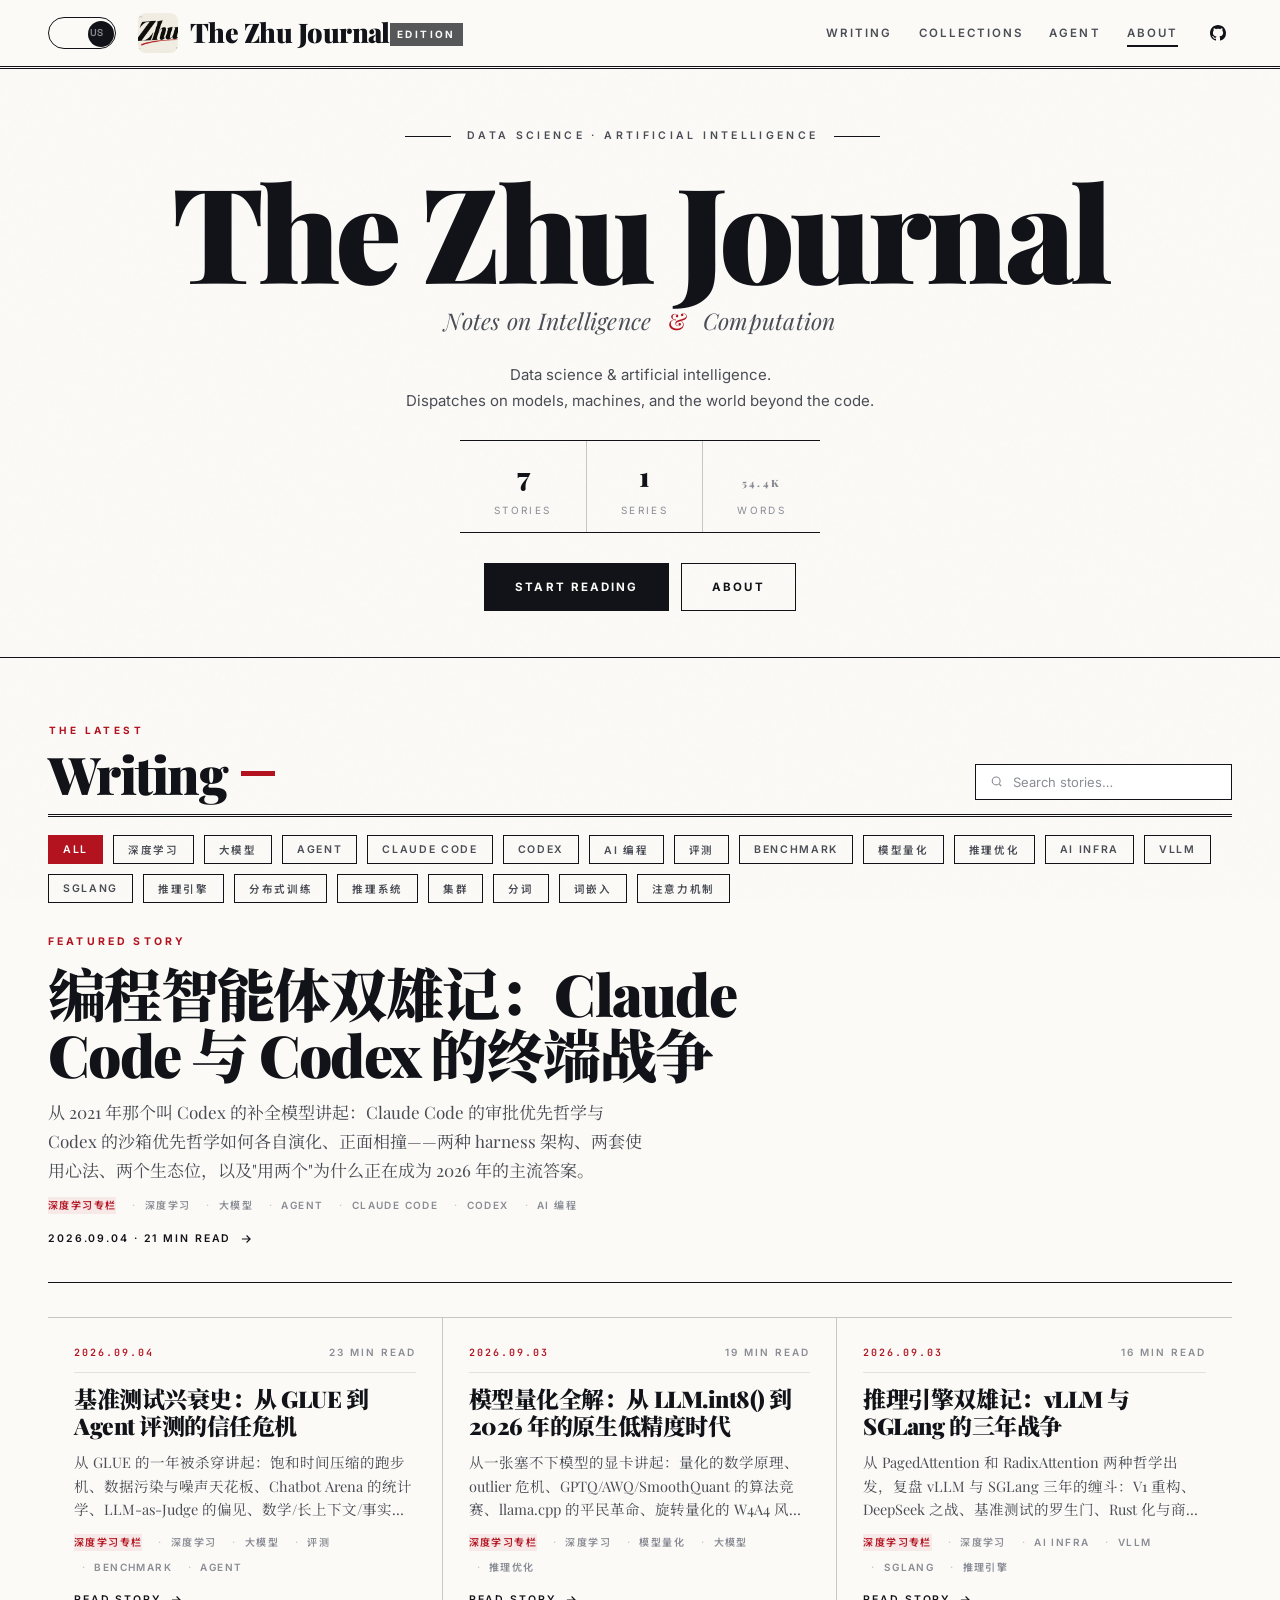
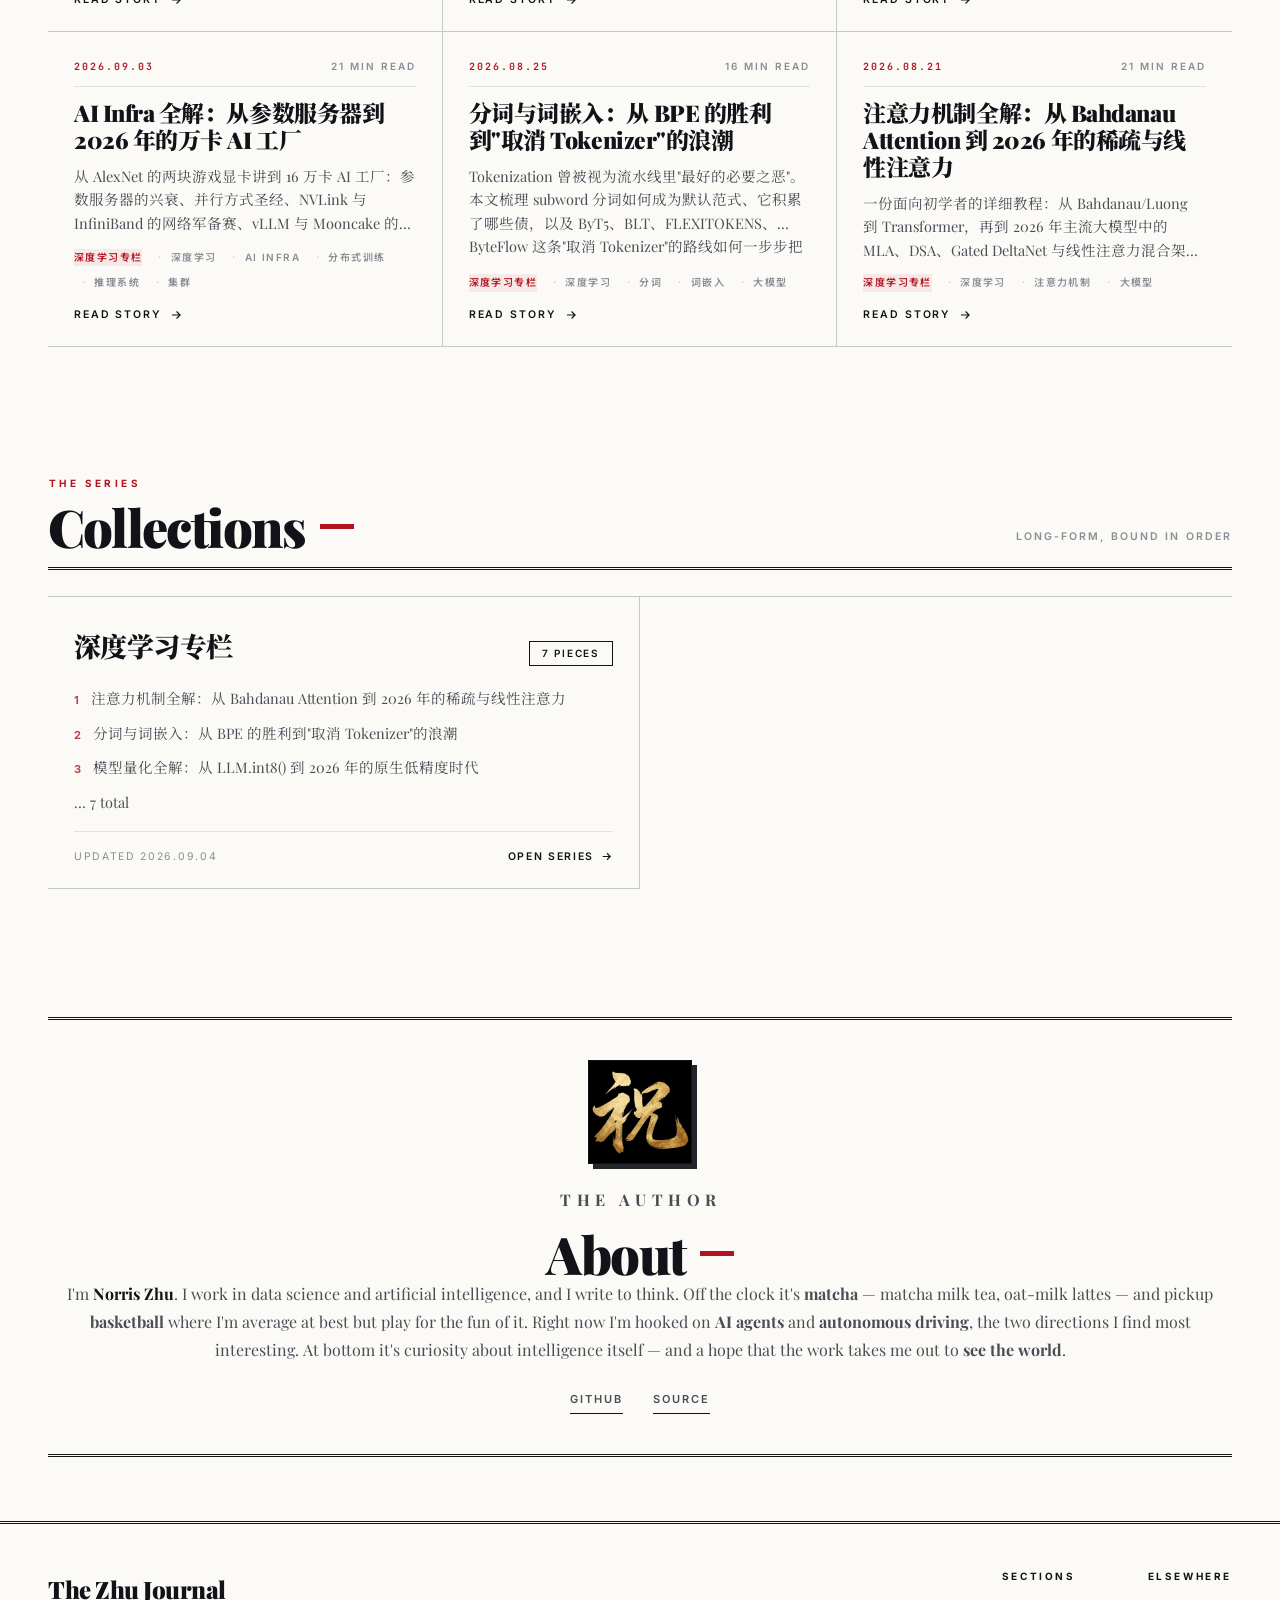
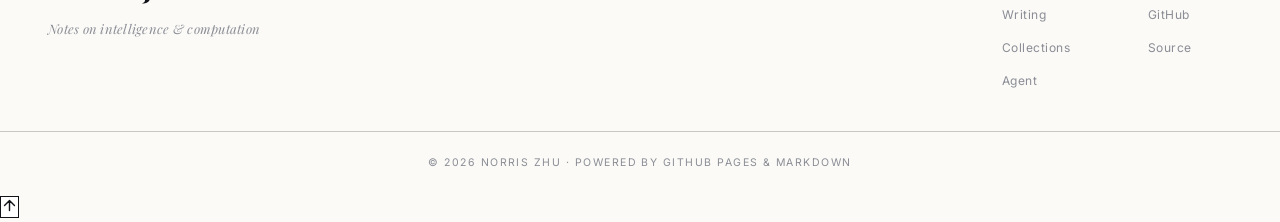
==== index.html @ 1a3f534d "feat: add US Editorial theme as default with bilingual toggle - New independent design system: edito" ====
<!DOCTYPE html>
<html lang="zh-CN">
<head>
  <meta charset="UTF-8">
  <meta name="viewport" content="width=device-width, initial-scale=1.0">
  <title>Norris Zhu · 观澜阁</title>
  <meta name="description" content="Norris Zhu 的个人博客 —— 数据科学与人工智能学者，记录技术、思考与生活">
  <link rel="icon" type="image/png" href="logo.png">
  <link rel="preconnect" href="https://fonts.googleapis.com">
  <link rel="preconnect" href="https://fonts.gstatic.com" crossorigin>
  <link href="https://fonts.googleapis.com/css2?family=Noto+Serif+SC:wght@300;400;600;700;900&family=Noto+Sans+SC:wght@300;400;500;700&family=Playfair+Display:ital,wght@0,400;0,700;1,400&family=JetBrains+Mono:wght@400;500&family=Inter:wght@300;400;500;600;700;800&family=Space+Grotesk:wght@400;500;600;700&display=swap" rel="stylesheet">
  <link rel="stylesheet" href="assets/style.css?v=6">
  <script>(function(){try{if(localStorage.getItem("guanlan_theme")!=="cn")document.documentElement.setAttribute("data-theme","us");}catch(e){}})();</script>
</head>
<body>

  <!-- 装饰背景 -->
  <div class="bg-noise"></div>
  <div class="bg-glow bg-glow-1"></div>
  <div class="bg-glow bg-glow-2"></div>

  <!-- 导航 -->
  <nav class="nav" id="nav">
    <div class="nav-inner">
      <div class="nav-left">
        <button class="theme-switch" id="themeSwitch" type="button" aria-label="切换风格" title="切换风格 · Switch theme">
          <span class="theme-switch-track">
            <span class="theme-switch-icon theme-switch-icon-cn">观</span>
            <span class="theme-switch-icon theme-switch-icon-us">US</span>
            <span class="theme-switch-thumb"></span>
          </span>
        </button>
        <a href="index.html" class="nav-logo">
          <span class="nav-logo-mark"><img src="logo.png" alt="Norris Zhu"></span>
          <span class="nav-logo-text"><span class="i18n-cn">Norris<i> Zhu</i></span><span class="i18n-en">The Zhu Journal<i>EDITION</i></span></span>
        </a>
      </div>
      <div class="nav-links">
        <a href="#articles" class="nav-link"><span class="i18n-cn">文章</span><span class="i18n-en">Writing</span></a>
        <a href="#albums" class="nav-link"><span class="i18n-cn">专辑</span><span class="i18n-en">Collections</span></a>
        <a href="agent.html" class="nav-link"><span class="i18n-cn">智能体</span><span class="i18n-en">Agent</span></a>
        <a href="#about" class="nav-link"><span class="i18n-cn">关于</span><span class="i18n-en">About</span></a>
        <a href="https://github.com/ZhuJD-China" target="_blank" class="nav-link nav-link-github" rel="noopener" title="GitHub · Norris Zhu">
          <svg viewBox="0 0 16 16" width="16" height="16" fill="currentColor"><path d="M8 0C3.58 0 0 3.58 0 8c0 3.54 2.29 6.53 5.47 7.59.4.07.55-.17.55-.38 0-.19-.01-.82-.01-1.49-2.01.37-2.53-.49-2.69-.94-.09-.23-.48-.94-.82-1.13-.28-.15-.68-.52-.01-.53.63-.01 1.08.58 1.23.82.72 1.21 1.87.87 2.33.66.07-.52.28-.87.51-1.07-1.78-.2-3.64-.89-3.64-3.95 0-.87.31-1.59.82-2.15-.08-.2-.36-1.02.08-2.12 0 0 .67-.21 2.2.82.64-.18 1.32-.27 2-.27s1.36.09 2 .27c1.53-1.04 2.2-.82 2.2-.82.44 1.1.16 1.92.08 2.12.51.56.82 1.27.82 2.15 0 3.07-1.87 3.75-3.65 3.95.29.25.54.73.54 1.48 0 1.07-.01 1.93-.01 2.2 0 .21.15.46.55.38A8.01 8.01 0 0 0 16 8c0-4.42-3.58-8-8-8Z"/></svg>
        </a>
      </div>
    </div>
  </nav>

  <!-- 首屏 -->
  <header class="hero">
    <div class="hero-side hero-side-left" aria-hidden="true"><span>观水有术</span></div>
    <div class="hero-side hero-side-right" aria-hidden="true"><span>必观其澜</span></div>
    <div class="hero-inner">
      <p class="hero-eyebrow reveal">DATA SCIENCE · ARTIFICIAL INTELLIGENCE</p>
      <h1 class="hero-title">
        <span class="reveal"><span class="i18n-cn">观澜阁</span><span class="i18n-en">The Zhu Journal</span></span>
      </h1>
      <p class="hero-sub reveal"><span class="i18n-cn">静观 <em>·</em> 深思 <em>·</em> 笃行</span><span class="i18n-en">Notes on Intelligence <em>&amp;</em> Computation</span></p>
      <div class="hero-seal" aria-hidden="true">观澜</div>
      <p class="hero-desc reveal"><span class="i18n-cn">Norris Zhu · 数据科学与人工智能学者<br>记录数据、模型与智能的探索，以及代码之外的世界。</span><span class="i18n-en">Data science &amp; artificial intelligence.<br>Dispatches on models, machines, and the world beyond the code.</span></p>
      <div class="hero-stats reveal" id="heroStats">
        <div class="hero-stat"><b id="statPosts">–</b><span><span class="i18n-cn">文章</span><span class="i18n-en">Stories</span></span></div>
        <div class="hero-stat"><b id="statAlbums">–</b><span><span class="i18n-cn">专辑</span><span class="i18n-en">Series</span></span></div>
        <div class="hero-stat"><b id="statWords">–</b><span><span class="i18n-cn">累计字数</span><span class="i18n-en">Words</span></span></div>
      </div>
      <div class="hero-actions reveal">
        <a href="#articles" class="btn btn-primary"><span class="i18n-cn">开始阅读</span><span class="i18n-en">Start Reading</span></a>
        <a href="#about" class="btn btn-ghost"><span class="i18n-cn">关于我</span><span class="i18n-en">About</span></a>
      </div>
    </div>
    <div class="hero-scroll" id="heroScroll">
      <span></span>
    </div>
  </header>

  <main>
    <!-- 文章列表 -->
    <section class="section" id="articles">
      <div class="section-inner">
        <div class="section-head reveal">
          <div>
            <p class="section-eyebrow"><span class="i18n-cn">WRITING</span><span class="i18n-en">The Latest</span></p>
            <h2 class="section-title"><span class="i18n-cn">文章</span><span class="i18n-en">Writing</span></h2>
          </div>
          <div class="section-tools">
            <div class="search-box">
              <svg viewBox="0 0 24 24" width="15" height="15" fill="none" stroke="currentColor" stroke-width="2"><circle cx="11" cy="11" r="7"/><path d="m20 20-3.5-3.5"/></svg>
              <input type="text" id="searchInput" placeholder="搜索文章…" data-ph-cn="搜索文章…" data-ph-en="Search stories…">
            </div>
          </div>
        </div>
        <div class="tag-filter reveal" id="tagFilter"></div>

        <!-- 最新精选（无筛选时展示） -->
        <div class="featured-wrap reveal" id="featuredWrap" hidden>
          <!-- JS 渲染 -->
        </div>

        <div class="article-grid" id="articleGrid">
          <!-- JS 渲染 -->
        </div>
        <div class="empty-state" id="emptyState" hidden>
          <div class="empty-glyph"><img src="logo.png" alt="logo"></div>
          <p><span class="i18n-cn">没有找到相关文章</span><span class="i18n-en">No stories found</span></p>
        </div>
      </div>
    </section>

    <div class="section-divider" aria-hidden="true"><span></span>❖<span></span></div>

    <!-- 专辑 -->
    <section class="section section-albums" id="albums">
      <div class="section-inner">
        <div class="section-head reveal">
          <div>
            <p class="section-eyebrow"><span class="i18n-cn">COLLECTIONS</span><span class="i18n-en">The Series</span></p>
            <h2 class="section-title"><span class="i18n-cn">专辑</span><span class="i18n-en">Collections</span></h2>
          </div>
          <p class="section-note"><span class="i18n-cn">系列连载 · 装订成册</span><span class="i18n-en">Long-form, bound in order</span></p>
        </div>
        <div class="album-grid" id="albumGrid">
          <!-- JS 渲染 -->
        </div>
        <div class="empty-state" id="albumEmpty" hidden>
          <p><span class="i18n-cn">暂无专辑 · 在文章头部信息中填写 album 字段即可创建</span><span class="i18n-en">No collections yet · add an <b>album</b> field to a story's front matter</span></p>
        </div>
      </div>
    </section>

    <div class="section-divider" aria-hidden="true"><span></span>❖<span></span></div>

    <!-- 关于 -->
    <section class="section section-about" id="about">
      <div class="section-inner">
        <div class="about-card reveal">
          <div class="about-seal"><img src="logo.png" alt="Norris Zhu"></div>
          <div class="about-body">
            <p class="section-eyebrow"><span class="i18n-cn">ABOUT</span><span class="i18n-en">The Author</span></p>
            <h2 class="section-title"><span class="i18n-cn">关于我</span><span class="i18n-en">About</span></h2>
            <p class="i18n-cn">我是 <strong>Norris Zhu</strong>，做数据科学和人工智能，平时也爱写点代码、记录想法。</p>
            <p class="i18n-cn">生活里离不开<b>抹茶</b>，奶茶只点抹茶，咖啡也要换燕麦奶；闲下来就去打<b>篮球</b>，水平一般，但上场就图个痛快。</p>
            <p class="i18n-cn">最近对 <b>AI Agent</b> 和<b>自动驾驶</b>很上头，觉得这两块是接下来最有意思的方向。</p>
            <p class="i18n-cn">做这行说到底是对"智能"本身好奇，也想借着技术去<b>看看世界</b>，找到一些真正能打动自己的东西。</p>
            <p class="i18n-en">I'm <strong>Norris Zhu</strong>. I work in data science and artificial intelligence, and I write to think.</p>
            <p class="i18n-en">Off the clock it's <b>matcha</b> — matcha milk tea, oat-milk lattes — and pickup <b>basketball</b> where I'm average at best but play for the fun of it.</p>
            <p class="i18n-en">Right now I'm hooked on <b>AI agents</b> and <b>autonomous driving</b>, the two directions I find most interesting.</p>
            <p class="i18n-en">At bottom it's curiosity about intelligence itself — and a hope that the work takes me out to <b>see the world</b>.</p>
            <div class="about-links">
              <a href="https://github.com/ZhuJD-China" target="_blank" rel="noopener">GitHub</a>
              <a href="https://github.com/ZhuJD-China/zhujd-china.github.io" target="_blank" rel="noopener"><span class="i18n-cn">本站仓库</span><span class="i18n-en">Source</span></a>
            </div>
          </div>
        </div>
      </div>
    </section>
  </main>

  <!-- 页脚 -->
  <footer class="footer">
    <div class="footer-inner">
      <div class="footer-brand">
        <p class="footer-line"><span class="i18n-cn">观澜阁 · Norris Zhu's Blog</span><span class="i18n-en">The Zhu Journal</span></p>
        <p class="footer-slogan"><span class="i18n-cn">静观 · 深思 · 笃行</span><span class="i18n-en">Notes on intelligence &amp; computation</span></p>
      </div>
      <div class="footer-cols">
        <div class="footer-col">
          <p class="footer-head"><span class="i18n-cn">导航</span><span class="i18n-en">Sections</span></p>
          <a href="#articles"><span class="i18n-cn">文章</span><span class="i18n-en">Writing</span></a>
          <a href="#albums"><span class="i18n-cn">专辑</span><span class="i18n-en">Collections</span></a>
          <a href="agent.html"><span class="i18n-cn">智能体</span><span class="i18n-en">Agent</span></a>
        </div>
        <div class="footer-col">
          <p class="footer-head"><span class="i18n-cn">链接</span><span class="i18n-en">Elsewhere</span></p>
          <a href="https://github.com/ZhuJD-China" target="_blank" rel="noopener">GitHub</a>
          <a href="https://github.com/ZhuJD-China/zhujd-china.github.io" target="_blank" rel="noopener"><span class="i18n-cn">本站仓库</span><span class="i18n-en">Source</span></a>
        </div>
      </div>
    </div>
    <div class="footer-base">
      <p>© 2026 Norris Zhu · Powered by GitHub Pages &amp; Markdown</p>
    </div>
  </footer>

  <!-- 返回顶部 -->
  <button class="back-top" id="backTop" title="返回顶部" aria-label="返回顶部">
    <svg viewBox="0 0 24 24" width="17" height="17" fill="none" stroke="currentColor" stroke-width="2" stroke-linecap="round" stroke-linejoin="round"><path d="M12 19V5m-7 7 7-7 7 7"/></svg>
  </button>

  <script src="assets/app.js?v=7"></script>
</body>
</html>
---- assets/style.css ----
/* ============================================================
   观澜�?· ZhuJD's Blog �?高端东方美学设计
   ============================================================ */

:root {
  --bg: #0b0b10;
  --bg-soft: #101018;
  --ink: #e8e4dc;
  --ink-dim: #a09b8d;
  --ink-faint: #6b675c;
  --gold: #c9a96a;
  --gold-bright: #e3c88f;
  --gold-deep: #9a7d45;
  --gold-rgb: 201, 169, 106;
  --seal: #cf5a50;
  --seal-rgb: 181, 68, 60;
  --line: rgba(var(--gold-rgb), 0.16);
  --line-soft: rgba(232, 228, 220, 0.08);
  --card: rgba(255, 255, 255, 0.028);
  --card-hover: rgba(var(--gold-rgb), 0.05);
  --serif: "Noto Serif SC", "Playfair Display", serif;
  --sans: "Noto Sans SC", -apple-system, sans-serif;
  --mono: "JetBrains Mono", monospace;
  --ease: cubic-bezier(0.22, 1, 0.36, 1);
}

* { margin: 0; padding: 0; box-sizing: border-box; }

html { scroll-behavior: smooth; }

body {
  background: var(--bg);
  color: var(--ink);
  font-family: var(--sans);
  font-weight: 300;
  line-height: 1.75;
  letter-spacing: 0.02em;
  -webkit-font-smoothing: antialiased;
  overflow-x: hidden;
}

::selection { background: rgba(var(--gold-rgb), 0.3); color: #fff; }

/* ---------- 背景装饰 ---------- */
.bg-noise {
  position: fixed; inset: 0; z-index: 0; pointer-events: none; opacity: 0.05;
  background-image: url("data:image/svg+xml,%3Csvg viewBox='0 0 200 200' xmlns='http://www.w3.org/2000/svg'%3E%3Cfilter id='n'%3E%3CfeTurbulence type='fractalNoise' baseFrequency='0.85' numOctaves='3'/%3E%3C/filter%3E%3Crect width='100%25' height='100%25' filter='url(%23n)'/%3E%3C/svg%3E");
}

.bg-glow {
  position: fixed; border-radius: 50%; filter: blur(120px); pointer-events: none; z-index: 0;
  opacity: 0.13;
}
.bg-glow-1 {
  width: 640px; height: 640px; top: -220px; right: -160px;
  background: radial-gradient(circle, var(--gold) 0%, transparent 65%);
  animation: drift 16s ease-in-out infinite alternate;
}
.bg-glow-2 {
  width: 520px; height: 520px; bottom: -200px; left: -180px;
  background: radial-gradient(circle, #4a5d8a 0%, transparent 65%);
  animation: drift 20s ease-in-out infinite alternate-reverse;
}
@keyframes drift {
  from { transform: translate(0, 0) scale(1); }
  to { transform: translate(-60px, 50px) scale(1.12); }
}

/* ---------- 导航 ---------- */
.nav {
  position: fixed; top: 0; left: 0; right: 0; z-index: 100;
  padding: 22px 0;
  transition: all 0.5s var(--ease);
}
.nav.scrolled, .nav-solid {
  background: rgba(11, 11, 16, 0.82);
  backdrop-filter: blur(18px);
  -webkit-backdrop-filter: blur(18px);
  border-bottom: 1px solid var(--line-soft);
  padding: 14px 0;
}
.nav-inner {
  max-width: 1200px; margin: 0 auto; padding: 0 32px;
  display: flex; align-items: center; justify-content: space-between;
}
.nav-left { display: flex; align-items: center; gap: 18px; min-width: 0; }

/* ---------- 风格切换开关（左上角） ---------- */
.theme-switch {
  flex-shrink: 0; background: none; border: none; padding: 0;
  cursor: pointer; -webkit-tap-highlight-color: transparent;
}
.theme-switch-track {
  position: relative; display: flex; align-items: center;
  width: 68px; height: 32px; padding: 3px;
  border: 1px solid var(--line); border-radius: 999px;
  background: rgba(var(--gold-rgb), 0.06);
  transition: background 0.4s var(--ease), border-color 0.4s var(--ease);
}
.theme-switch-thumb {
  position: absolute; top: 3px; left: 3px;
  width: 26px; height: 26px; border-radius: 50%;
  background: linear-gradient(135deg, var(--gold-deep), var(--gold));
  box-shadow: 0 3px 10px rgba(var(--gold-rgb), 0.4);
  transition: transform 0.45s var(--ease);
  z-index: 1;
}
.theme-switch-icon {
  position: relative; z-index: 2; flex: 1;
  text-align: center; font-size: 10px; font-weight: 600;
  letter-spacing: 0.04em; line-height: 1;
  transition: color 0.3s;
}
.theme-switch-icon-cn { font-family: var(--serif); font-size: 13px; color: var(--bg); }
.theme-switch-icon-us { font-family: "Space Grotesk", var(--sans); color: var(--ink-faint); }
.theme-switch:hover .theme-switch-track { border-color: var(--gold); }
html[data-theme="us"] .theme-switch-thumb { transform: translateX(36px); }
html[data-theme="us"] .theme-switch-icon-us { color: var(--bg); }
html[data-theme="us"] .theme-switch-icon-cn { color: var(--ink-faint); }
.nav-logo {
  display: flex; align-items: center; gap: 12px;
  text-decoration: none; color: var(--ink);
}
.nav-logo-mark {
  width: 40px; height: 40px; display: grid; place-items: center;
  border: 1px solid var(--line); border-radius: 12px;
  font-size: 21px; line-height: 1;
  background: rgba(var(--gold-rgb), 0.06);
  transition: all 0.4s var(--ease);
  overflow: hidden;
}
.nav-logo-mark img {
  width: 100%; height: 100%; object-fit: cover; display: block;
}
.nav-logo:hover .nav-logo-mark {
  border-color: var(--gold);
  background: rgba(var(--gold-rgb), 0.14);
  animation: wiggle 0.6s var(--ease);
}
@keyframes wiggle {
  0%, 100% { transform: rotate(0deg); }
  25% { transform: rotate(-9deg) scale(1.08); }
  60% { transform: rotate(7deg) scale(1.05); }
}
.nav-logo-text {
  font-family: var(--serif); font-size: 18px; font-weight: 600; letter-spacing: 0.06em;
}
.nav-logo-text i { font-style: normal; color: var(--gold); opacity: 0.7; font-weight: 400; }
.nav-links { display: flex; align-items: center; gap: 34px; }
.nav-link {
  color: var(--ink-dim); text-decoration: none; font-size: 14px;
  letter-spacing: 0.14em; position: relative; transition: color 0.3s;
  display: flex; align-items: center; gap: 6px;
}
.nav-link::after {
  content: ""; position: absolute; left: 0; bottom: -6px;
  width: 0; height: 1px; background: var(--gold); transition: width 0.4s var(--ease);
}
.nav-link:hover { color: var(--gold-bright); }
.nav-link:hover::after { width: 100%; }

/* ---------- 首屏 ---------- */
.hero {
  position: relative; z-index: 1;
  min-height: 100vh; display: flex; align-items: center; justify-content: center;
  text-align: center; padding: 120px 24px 80px;
}
.hero-inner { max-width: 760px; }
.hero-eyebrow {
  font-size: 12px; letter-spacing: 0.5em; color: var(--gold);
  text-transform: uppercase; margin-bottom: 28px; padding-left: 0.5em;
}
.hero-title {
  font-family: var(--serif); font-weight: 900;
  font-size: clamp(64px, 12vw, 128px);
  line-height: 1.1; letter-spacing: 0.12em;
  background: linear-gradient(135deg, #f4ead6 10%, var(--gold) 45%, var(--gold-deep) 70%, #f4ead6 95%);
  background-size: 200% 200%;
  -webkit-background-clip: text; background-clip: text;
  -webkit-text-fill-color: transparent;
  animation: shimmer 8s ease-in-out infinite;
  margin-bottom: 20px;
}
@keyframes shimmer {
  0%, 100% { background-position: 0% 50%; }
  50% { background-position: 100% 50%; }
}
.hero-sub {
  font-family: var(--serif); font-size: clamp(16px, 2.4vw, 20px);
  color: var(--ink-dim); letter-spacing: 0.3em; margin-bottom: 30px;
}
.hero-sub em { font-style: normal; color: var(--gold); margin: 0 8px; }
.hero-desc {
  color: var(--ink-faint); font-size: 15px; line-height: 2;
  margin-bottom: 40px;
}

/* 首屏统计 */
.hero-stats {
  display: flex; justify-content: center; gap: 0;
  margin: 0 auto 44px; width: fit-content;
  border-top: 1px solid var(--line-soft);
  border-bottom: 1px solid var(--line-soft);
}
.hero-stat {
  display: flex; flex-direction: column; gap: 2px;
  padding: 16px 34px;
}
.hero-stat + .hero-stat { border-left: 1px solid var(--line-soft); }
.hero-stat b {
  font-family: var(--serif); font-size: 26px; font-weight: 700;
  color: var(--gold-bright); letter-spacing: 0.04em;
}
.hero-stat span { font-size: 11.5px; color: var(--ink-faint); letter-spacing: 0.22em; }

.hero-actions { display: flex; gap: 18px; justify-content: center; }

/* 首屏两侧竖排装饰 */
.hero-side {
  position: absolute; top: 50%; transform: translateY(-50%);
  writing-mode: vertical-rl; text-orientation: upright;
  font-family: var(--serif); font-size: 14px; letter-spacing: 0.9em;
  color: var(--ink-faint); opacity: 0.55; pointer-events: none;
  user-select: none;
}
.hero-side::before, .hero-side::after {
  content: ""; width: 1px; height: 54px; background: var(--line);
  margin: 18px auto;
}
.hero-side-left { left: 44px; }
.hero-side-right { right: 44px; }

.btn {
  display: inline-block; padding: 13px 38px;
  font-size: 13px; letter-spacing: 0.22em; text-decoration: none;
  border: 1px solid var(--line); border-radius: 2px;
  transition: all 0.45s var(--ease); position: relative; overflow: hidden;
}
.btn-primary {
  background: linear-gradient(135deg, var(--gold-deep), var(--gold));
  color: var(--bg); border-color: transparent; font-weight: 500;
}
.btn-primary:hover {
  transform: translateY(-2px);
  box-shadow: 0 14px 40px rgba(var(--gold-rgb), 0.35);
}
.btn-ghost { color: var(--ink-dim); }
.btn-ghost:hover {
  color: var(--gold-bright); border-color: var(--gold); transform: translateY(-2px);
}

.hero-scroll {
  position: absolute; bottom: 36px; left: 50%; transform: translateX(-50%);
  width: 1px; height: 64px; background: var(--line);
}
.hero-scroll span {
  position: absolute; top: 0; left: 0; width: 1px; height: 20px;
  background: var(--gold); animation: scrollHint 2s var(--ease) infinite;
}
@keyframes scrollHint {
  0% { transform: translateY(0); opacity: 1; }
  80% { transform: translateY(44px); opacity: 0; }
  100% { opacity: 0; }
}

/* ---------- 区块 ---------- */
.section { position: relative; z-index: 1; padding: 110px 0; }
.section-inner { max-width: 1200px; margin: 0 auto; padding: 0 32px; }
.section-head {
  display: flex; align-items: flex-end; justify-content: space-between;
  gap: 24px; margin-bottom: 18px; flex-wrap: wrap;
}
.section-eyebrow {
  font-size: 11px; letter-spacing: 0.42em; color: var(--gold);
  text-transform: uppercase; margin-bottom: 10px; padding-left: 0.1em;
}
.section-title {
  font-family: var(--serif); font-size: clamp(30px, 4vw, 42px);
  font-weight: 700; letter-spacing: 0.1em;
  display: flex; align-items: baseline; gap: 16px;
}
.section-title::after {
  content: ""; width: 56px; height: 1px;
  background: linear-gradient(90deg, var(--gold), transparent);
}
.section-note {
  color: var(--ink-faint); font-size: 13px; letter-spacing: 0.2em;
  padding-bottom: 10px;
}

/* 搜索 & 标签 */
.search-box {
  display: flex; align-items: center; gap: 10px;
  border: 1px solid var(--line-soft); border-radius: 2px;
  padding: 9px 16px; color: var(--ink-faint);
  background: var(--card); transition: border-color 0.3s;
  min-width: 220px;
}
.search-box:focus-within { border-color: var(--gold); }
.search-box input {
  background: none; border: none; outline: none;
  color: var(--ink); font-family: var(--sans); font-size: 13px; width: 100%;
}
.search-box input::placeholder { color: var(--ink-faint); }

.tag-filter { display: flex; flex-wrap: wrap; gap: 10px; margin: 20px 0 40px; }
.tag-pill {
  border: 1px solid var(--line-soft); background: none; cursor: pointer;
  color: var(--ink-dim); font-size: 12px; letter-spacing: 0.1em;
  padding: 6px 18px; border-radius: 999px;
  font-family: var(--sans); transition: all 0.35s var(--ease);
}
.tag-pill:hover { color: var(--gold-bright); border-color: var(--gold); }
.tag-pill.active {
  background: var(--gold); border-color: var(--gold); color: var(--bg); font-weight: 500;
}

/* ---------- 精选文章（最新发表） ---------- */
.featured-wrap { margin-bottom: 26px; }
.featured-card {
  position: relative; display: flex; align-items: stretch; gap: 32px;
  text-decoration: none; color: var(--ink);
  background: linear-gradient(135deg, rgba(var(--gold-rgb), 0.07), rgba(255, 255, 255, 0.015));
  border: 1px solid var(--line); border-radius: 8px;
  padding: 42px 44px; overflow: hidden;
  transition: all 0.5s var(--ease);
}
.featured-card::before {
  content: ""; position: absolute; top: 0; left: 0; bottom: 0; width: 2px;
  background: linear-gradient(180deg, transparent, var(--gold), transparent);
  opacity: 0; transition: opacity 0.5s;
}
.featured-card:hover {
  transform: translateY(-4px);
  border-color: rgba(var(--gold-rgb), 0.32);
  box-shadow: 0 26px 70px rgba(0, 0, 0, 0.5);
}
.featured-card:hover::before { opacity: 1; }
.featured-main { flex: 1; display: flex; flex-direction: column; gap: 14px; min-width: 0; }
.featured-eyebrow {
  font-size: 11px; letter-spacing: 0.4em; color: var(--gold);
  text-transform: uppercase;
}
.featured-title {
  font-family: var(--serif); font-size: clamp(22px, 3vw, 30px);
  font-weight: 700; line-height: 1.5; letter-spacing: 0.04em;
  transition: color 0.3s;
}
.featured-card:hover .featured-title { color: var(--gold-bright); }
.featured-excerpt {
  color: var(--ink-dim); font-size: 14px; line-height: 1.9;
  display: -webkit-box; -webkit-line-clamp: 2; -webkit-box-orient: vertical;
  overflow: hidden; max-width: 640px;
}
.featured-mark {
  flex-shrink: 0; align-self: center;
  font-family: var(--serif); font-size: 110px; font-weight: 900;
  color: rgba(var(--gold-rgb), 0.08); line-height: 1;
  transition: all 0.6s var(--ease); user-select: none;
}
.featured-card:hover .featured-mark {
  color: rgba(var(--gold-rgb), 0.16); transform: rotate(-4deg) scale(1.05);
}

/* ---------- 文章卡片 ---------- */
.article-grid { display: grid; grid-template-columns: repeat(3, 1fr); gap: 26px; }

.article-card {
  position: relative; text-decoration: none; color: var(--ink);
  background: var(--card); border: 1px solid var(--line-soft);
  border-radius: 6px; padding: 34px 30px 30px;
  display: flex; flex-direction: column; gap: 16px;
  overflow: hidden; transition: all 0.5s var(--ease);
}
.article-card::before {
  content: ""; position: absolute; top: 0; left: 0; right: 0; height: 1px;
  background: linear-gradient(90deg, transparent, var(--gold), transparent);
  opacity: 0; transition: opacity 0.5s;
}
.article-card::after {
  content: "�?; position: absolute; right: -14px; bottom: -26px;
  font-family: var(--serif); font-size: 120px; font-weight: 900;
  color: rgba(var(--gold-rgb), 0.045); pointer-events: none;
  transition: all 0.6s var(--ease);
}
.article-card:hover {
  transform: translateY(-8px);
  background: var(--card-hover); border-color: var(--line);
  box-shadow: 0 24px 60px rgba(0, 0, 0, 0.45);
}
.article-card:hover::before { opacity: 1; }
.article-card:hover::after {
  color: rgba(var(--gold-rgb), 0.09); transform: translateY(-8px);
}
.card-meta {
  display: flex; align-items: center; justify-content: space-between;
  font-size: 12px; color: var(--ink-faint); letter-spacing: 0.08em;
}
.card-date { font-family: var(--mono); }
.card-title {
  font-family: var(--serif); font-size: 22px; font-weight: 700;
  line-height: 1.5; letter-spacing: 0.04em;
  transition: color 0.3s;
}
.article-card:hover .card-title { color: var(--gold-bright); }
.card-excerpt {
  color: var(--ink-dim); font-size: 13.5px; line-height: 1.9;
  display: -webkit-box; -webkit-line-clamp: 3; -webkit-box-orient: vertical;
  overflow: hidden; flex: 1;
}
.card-tags { display: flex; gap: 8px; flex-wrap: wrap; }
.card-tag {
  font-size: 11px; color: var(--gold-deep); letter-spacing: 0.1em;
  border: 1px solid var(--line); padding: 3px 12px; border-radius: 999px;
}
.card-tag-album {
  color: var(--gold-bright); border-style: dashed;
  background: rgba(var(--gold-rgb), 0.07);
}
.card-read {
  display: flex; align-items: center; gap: 8px;
  font-size: 12px; color: var(--ink-faint); letter-spacing: 0.1em;
  padding-top: 16px; border-top: 1px solid var(--line-soft);
}
.card-read svg { transition: transform 0.4s var(--ease); }
.article-card:hover .card-read svg,
.featured-card:hover .card-read svg { transform: translateX(6px); color: var(--gold); }

/* 空状�?*/
.empty-state { text-align: center; padding: 90px 0; color: var(--ink-faint); }
.empty-glyph {
  font-family: var(--serif); font-size: 72px; font-weight: 300;
  color: var(--line); margin-bottom: 18px;
}
.empty-glyph img {
  width: 72px; height: 72px; object-fit: contain;
  opacity: 0.85; margin: 0 auto; display: block;
}

/* ---------- 专辑（首页） ---------- */
.section-albums { padding-top: 40px; }
.album-grid {
  display: grid; grid-template-columns: repeat(2, 1fr); gap: 26px;
  margin-top: 30px;
}
.album-card {
  position: relative; text-decoration: none; color: var(--ink);
  background: var(--card); border: 1px solid var(--line-soft);
  border-radius: 6px; padding: 34px 34px 28px;
  display: flex; flex-direction: column; gap: 20px;
  overflow: hidden; transition: all 0.5s var(--ease);
}
.album-card::before {
  content: ""; position: absolute; top: 0; left: 0; right: 0; height: 1px;
  background: linear-gradient(90deg, transparent, var(--gold), transparent);
  opacity: 0; transition: opacity 0.5s;
}
.album-card::after {
  content: "�?; position: absolute; right: -12px; bottom: -30px;
  font-family: var(--serif); font-size: 130px; font-weight: 900;
  color: rgba(var(--gold-rgb), 0.045); pointer-events: none;
  transition: all 0.6s var(--ease);
}
.album-card:hover {
  transform: translateY(-6px);
  background: var(--card-hover); border-color: var(--line);
  box-shadow: 0 24px 60px rgba(0, 0, 0, 0.45);
}
.album-card:hover::before { opacity: 1; }
.album-card:hover::after { color: rgba(var(--gold-rgb), 0.09); }
.album-card-head {
  display: flex; align-items: baseline; justify-content: space-between; gap: 16px;
}
.album-name {
  font-family: var(--serif); font-size: 24px; font-weight: 700;
  letter-spacing: 0.06em; transition: color 0.3s;
}
.album-card:hover .album-name { color: var(--gold-bright); }
.album-count {
  flex-shrink: 0; font-size: 11.5px; color: var(--gold-bright);
  letter-spacing: 0.14em; border: 1px solid var(--line);
  padding: 3px 12px; border-radius: 999px;
  background: rgba(var(--gold-rgb), 0.07);
}
.album-preview { list-style: none; display: flex; flex-direction: column; gap: 10px; }
.album-preview li {
  display: flex; align-items: baseline; gap: 12px;
  color: var(--ink-dim); font-size: 13.5px; line-height: 1.7;
}
.album-preview li i {
  font-style: normal; font-family: var(--mono); font-size: 11px;
  color: var(--gold); opacity: 0.8; flex-shrink: 0;
}
.album-preview .album-more { color: var(--ink-faint); font-size: 12.5px; }
.album-card-foot {
  display: flex; align-items: center; justify-content: space-between;
  font-size: 12px; color: var(--ink-faint); letter-spacing: 0.1em;
  padding-top: 16px; border-top: 1px solid var(--line-soft);
  margin-top: auto;
}
.album-enter {
  display: inline-flex; align-items: center; gap: 6px;
  color: var(--gold-deep); transition: color 0.3s;
}
.album-enter svg { transition: transform 0.4s var(--ease); }
.album-card:hover .album-enter { color: var(--gold-bright); }
.album-card:hover .album-enter svg { transform: translateX(5px); }

/* ---------- 专辑�?---------- */
.album-main {
  position: relative; z-index: 1;
  max-width: 820px; margin: 0 auto;
  padding: 150px 24px 90px;
}
.album-header {
  text-align: center; margin-bottom: 54px;
  padding-bottom: 48px; border-bottom: 1px solid var(--line);
  position: relative;
}
.album-header::after {
  content: "�?; position: absolute; bottom: -13px; left: 50%;
  transform: translateX(-50%);
  background: var(--bg); padding: 0 18px; color: var(--gold); font-size: 15px;
}
.album-title {
  font-family: var(--serif); font-size: clamp(30px, 5vw, 44px);
  font-weight: 900; letter-spacing: 0.1em; line-height: 1.4;
  margin: 6px 0 22px;
}
.album-list { display: flex; flex-direction: column; gap: 18px; }
.album-item {
  display: flex; gap: 24px; align-items: flex-start;
  text-decoration: none; color: var(--ink);
  background: var(--card); border: 1px solid var(--line-soft);
  border-radius: 6px; padding: 28px 30px;
  transition: all 0.45s var(--ease);
}
.album-item:hover {
  transform: translateX(6px);
  background: var(--card-hover); border-color: var(--line);
}
.album-item-no {
  flex-shrink: 0; width: 44px; height: 44px;
  display: grid; place-items: center;
  font-family: var(--serif); font-size: 17px; font-weight: 700;
  color: var(--gold); border: 1px solid var(--line); border-radius: 50%;
  background: rgba(var(--gold-rgb), 0.06);
  margin-top: 3px;
}
.album-item-body { flex: 1; min-width: 0; display: flex; flex-direction: column; gap: 10px; }
.album-item-title {
  font-family: var(--serif); font-size: 20px; font-weight: 700;
  line-height: 1.55; letter-spacing: 0.03em;
  transition: color 0.3s;
}
.album-item:hover .album-item-title { color: var(--gold-bright); }
.album-item-excerpt {
  color: var(--ink-dim); font-size: 13px; line-height: 1.85;
  display: -webkit-box; -webkit-line-clamp: 2; -webkit-box-orient: vertical;
  overflow: hidden;
}
.album-item-meta {
  flex-shrink: 0; display: flex; flex-direction: column; gap: 6px;
  align-items: flex-end; font-size: 12px; color: var(--ink-faint);
  letter-spacing: 0.08em; padding-top: 4px;
}

/* ---------- 文章页（专辑面包�?/ 上下篇） ---------- */
.album-crumb {
  display: flex; align-items: center; gap: 12px; flex-wrap: wrap;
  font-size: 13px; letter-spacing: 0.08em;
  margin-bottom: 26px; color: var(--ink-faint);
}
.album-crumb i { font-style: normal; color: var(--line); }
.album-crumb a {
  color: var(--ink-dim); text-decoration: none;
  border-bottom: 1px solid transparent; transition: all 0.3s;
}
.album-crumb a:hover { color: var(--gold-bright); border-color: var(--gold); }

.post-album-line { margin-bottom: 18px; }
.post-album-line a {
  font-family: var(--serif); font-size: 15px; color: var(--gold);
  letter-spacing: 0.14em; text-decoration: none;
  border-bottom: 1px solid var(--line); padding-bottom: 3px;
  transition: all 0.3s;
}
.post-album-line a:hover { color: var(--gold-bright); border-color: var(--gold); }

.album-nav {
  display: grid; grid-template-columns: 1fr 1fr; gap: 18px;
  margin-top: 56px;
}
.album-nav-link {
  display: flex; flex-direction: column; gap: 8px;
  text-decoration: none; color: var(--ink);
  border: 1px solid var(--line-soft); border-radius: 6px;
  padding: 22px 26px; background: var(--card);
  transition: all 0.45s var(--ease);
}
.album-nav-link span {
  font-size: 11.5px; letter-spacing: 0.3em; color: var(--ink-faint);
}
.album-nav-link b {
  font-family: var(--serif); font-size: 16.5px; font-weight: 700;
  line-height: 1.6; letter-spacing: 0.03em;
  transition: color 0.3s;
}
.album-nav-link:hover {
  background: var(--card-hover); border-color: var(--line);
  transform: translateY(-3px);
}
.album-nav-link:hover b { color: var(--gold-bright); }
.album-nav-next { text-align: right; }
.album-nav-dummy { border: none; background: none; }

/* ---------- 关于 ---------- */
.section-about { padding-top: 40px; }
.about-card {
  display: flex; gap: 48px; align-items: flex-start;
  background: linear-gradient(135deg, rgba(var(--gold-rgb), 0.06), rgba(255, 255, 255, 0.015));
  border: 1px solid var(--line); border-radius: 8px;
  padding: 56px;
}
.about-seal {
  flex-shrink: 0;
  width: 96px; height: 96px; display: grid; place-items: center;
  font-size: 46px; line-height: 1;
  border: 2px solid var(--gold-deep); border-radius: 18px;
  background: rgba(var(--gold-rgb), 0.05);
  box-shadow: inset 0 0 0 4px var(--bg), inset 0 0 0 5px var(--line);
  overflow: hidden;
}
.about-seal img {
  width: 100%; height: 100%; object-fit: cover; display: block;
}
.about-body p { color: var(--ink-dim); font-size: 15px; margin: 18px 0; max-width: 560px; }
.about-body .section-eyebrow { margin-bottom: 6px; }
.about-body strong { color: var(--gold-bright); font-weight: 500; }
.about-links { display: flex; gap: 28px; margin-top: 26px; }
.about-links a {
  color: var(--ink-dim); text-decoration: none; font-size: 13px;
  letter-spacing: 0.14em; border-bottom: 1px solid var(--line);
  padding-bottom: 4px; transition: all 0.3s;
}
.about-links a:hover { color: var(--gold-bright); border-color: var(--gold); }

/* ---------- 页脚 ---------- */
.footer {
  position: relative; z-index: 1;
  border-top: 1px solid var(--line-soft);
  padding: 64px 0 0;
}
.footer-inner {
  max-width: 1200px; margin: 0 auto; padding: 0 32px 46px;
  display: flex; justify-content: space-between; gap: 40px; flex-wrap: wrap;
}
.footer-brand { min-width: 260px; }
.footer-line {
  font-family: var(--serif); color: var(--ink-dim);
  letter-spacing: 0.3em; font-size: 14px;
}
.footer-slogan {
  color: var(--ink-faint); font-size: 12px;
  letter-spacing: 0.3em; margin-top: 12px;
}
.footer-cols { display: flex; gap: 72px; flex-wrap: wrap; }
.footer-col { display: flex; flex-direction: column; gap: 12px; }
.footer-head {
  font-size: 11.5px; letter-spacing: 0.34em; color: var(--gold);
  text-transform: uppercase; margin-bottom: 6px;
}
.footer-col a {
  color: var(--ink-faint); text-decoration: none; font-size: 13px;
  letter-spacing: 0.1em; transition: color 0.3s;
}
.footer-col a:hover { color: var(--gold-bright); }
.footer-base {
  border-top: 1px solid var(--line-soft);
  padding: 22px 0; text-align: center;
}
.footer-base p { color: var(--ink-faint); font-size: 12px; letter-spacing: 0.08em; }

/* 兼容旧页脚（文章/专辑/智能体页�?*/
.footer-inner .footer-meta { color: var(--ink-faint); font-size: 12px; margin-top: 10px; letter-spacing: 0.08em; }
.footer > .footer-inner:not(:has(.footer-brand)) {
  flex-direction: column; text-align: center; gap: 0; padding-bottom: 48px;
}

/* ============================================================
   文章�?   ============================================================ */
.reading-progress {
  position: fixed; top: 0; left: 0; height: 2px; width: 0;
  background: linear-gradient(90deg, var(--gold-deep), var(--gold), var(--gold-bright));
  z-index: 200; transition: width 0.1s linear;
  box-shadow: 0 0 12px rgba(var(--gold-rgb), 0.6);
}

.post-main {
  position: relative; z-index: 1;
  max-width: 820px; margin: 0 auto;
  padding: 150px 24px 90px;
}

.post-loading { text-align: center; padding: 100px 0; color: var(--ink-faint); }
.loading-mark {
  font-size: 52px; line-height: 1;
  animation: pulse 1.6s ease-in-out infinite; margin-bottom: 20px;
}
.loading-mark img {
  width: 56px; height: 56px; object-fit: contain; margin: 0 auto; display: block;
}
@keyframes pulse { 0%, 100% { opacity: 0.3; } 50% { opacity: 1; } }

/* 文章头部 */
.post-header {
  text-align: center; margin-bottom: 60px;
  padding-bottom: 48px; border-bottom: 1px solid var(--line);
  position: relative;
}
.post-header::after {
  content: "�?; position: absolute; bottom: -13px; left: 50%;
  transform: translateX(-50%);
  background: var(--bg); padding: 0 18px; color: var(--gold); font-size: 15px;
}
.post-title {
  font-family: var(--serif); font-size: clamp(28px, 5vw, 42px);
  font-weight: 700; line-height: 1.5; letter-spacing: 0.05em;
  margin-bottom: 26px;
}
.post-meta {
  display: flex; align-items: center; justify-content: center; gap: 26px;
  flex-wrap: wrap; font-size: 13px; color: var(--ink-faint); letter-spacing: 0.1em;
}
.post-meta .dot { color: var(--gold); }
.post-tags { display: flex; gap: 8px; justify-content: center; margin-top: 20px; flex-wrap: wrap; }

/* Markdown 正文排版 */
.post-body { font-size: 16px; }
.post-body p { margin: 1.6em 0; color: #cfcabd; }
.post-body h1, .post-body h2, .post-body h3, .post-body h4 {
  font-family: var(--serif); font-weight: 700; color: var(--ink);
  letter-spacing: 0.04em; margin: 2.2em 0 1em; line-height: 1.4;
}
.post-body h1 { font-size: 1.8em; padding-bottom: 0.4em; border-bottom: 1px solid var(--line); }
.post-body h2 {
  font-size: 1.45em;
  padding-left: 18px; border-left: 3px solid var(--gold);
}
.post-body h3 { font-size: 1.2em; color: var(--gold-bright); }
.post-body a { color: var(--gold-bright); text-decoration: none; border-bottom: 1px solid var(--line); }
.post-body a:hover { border-color: var(--gold); }
.post-body strong { color: var(--ink); font-weight: 500; }
.post-body blockquote {
  margin: 2em 0; padding: 18px 28px;
  border-left: 2px solid var(--gold);
  background: rgba(var(--gold-rgb), 0.05);
  color: var(--ink-dim); border-radius: 0 6px 6px 0;
}
.post-body blockquote p { margin: 0.5em 0; }
.post-body ul, .post-body ol { padding-left: 1.6em; margin: 1.4em 0; color: #cfcabd; }
.post-body li { margin: 0.5em 0; }
.post-body li::marker { color: var(--gold); }
.post-body code {
  font-family: var(--mono); font-size: 0.86em;
  background: rgba(var(--gold-rgb), 0.1); color: var(--gold-bright);
  padding: 0.15em 0.5em; border-radius: 4px;
}
.post-body pre {
  margin: 1.8em 0; padding: 24px; border-radius: 8px;
  background: #0d0d14 !important; border: 1px solid var(--line-soft);
  overflow-x: auto;
}
.post-body pre code {
  background: none; padding: 0; color: inherit; font-size: 13.5px; line-height: 1.7;
}
.post-body img { max-width: 100%; border-radius: 8px; margin: 1.8em auto; display: block; }
.post-body hr { border: none; height: 1px; margin: 3em 0; background: var(--line); position: relative; }
.post-body table { width: 100%; border-collapse: collapse; margin: 1.8em 0; font-size: 14px; }
.post-body th, .post-body td { padding: 12px 16px; border: 1px solid var(--line-soft); text-align: left; }
.post-body th { background: rgba(var(--gold-rgb), 0.07); color: var(--gold-bright); font-weight: 500; }

/* ---------- 数学公式 ---------- */
.math-block { overflow-x: auto; overflow-y: hidden; }
.math-block .katex-display { margin: 1.6em 0; }
.post-body .katex { font-size: 1.05em; color: var(--ink); }
.math-inline .katex { font-size: 1em; }

.post-end { text-align: center; margin-top: 70px; }

/* ---------- 评论区（giscus�?---------- */
.comments-section {
  margin-top: 78px; padding-top: 46px; position: relative;
  border-top: 1px solid var(--line-soft);
}
.comments-section::before {
  content: "�?; position: absolute; top: -10px; left: 50%;
  transform: translateX(-50%);
  color: var(--gold); font-size: 15px;
  background: var(--bg); padding: 0 16px;
}
.comments-head { margin-bottom: 30px; }
.comments-title {
  font-family: var(--serif); font-size: 26px; font-weight: 700;
  letter-spacing: 0.18em; display: flex; align-items: baseline; gap: 14px;
}
.comments-title::after {
  content: ""; width: 56px; height: 1px;
  background: linear-gradient(90deg, var(--gold), transparent);
}
.giscus-wrap { min-height: 120px; }
.giscus-wrap iframe { width: 100%; }

/* ---------- 入场动画 ---------- */
.reveal {
  opacity: 0; transform: translateY(30px);
  transition: opacity 0.9s var(--ease), transform 0.9s var(--ease);
}
.reveal.visible { opacity: 1; transform: translateY(0); }
.reveal:nth-child(2) { transition-delay: 0.12s; }
.reveal:nth-child(3) { transition-delay: 0.24s; }
.reveal:nth-child(4) { transition-delay: 0.36s; }
.reveal:nth-child(5) { transition-delay: 0.48s; }

.article-card, .album-card, .featured-card, .album-item, .album-nav-link {
  opacity: 0; transform: translateY(26px);
  transition: opacity 0.7s var(--ease), transform 0.7s var(--ease),
    background 0.5s, border-color 0.5s, box-shadow 0.5s, color 0.3s;
}
.article-card.visible, .album-card.visible, .featured-card.visible,
.album-item.visible, .album-nav-link.visible { opacity: 1; transform: translateY(0); }

/* ============================================================
   智能体启动页（BubbleAgent · 新窗口打开�?   ============================================================ */
.nav-link-active { color: var(--gold-bright); }
.nav-link-active::after { width: 100%; }

.agent-launch-main {
  position: relative; z-index: 1;
  min-height: 100vh;
  display: flex; align-items: center; justify-content: center;
  padding: 130px 24px 90px;
}
.agent-launch { text-align: center; max-width: 640px; }

.agent-seal {
  margin: 0 auto 36px;
  animation: sealPulse 5s ease-in-out infinite;
}
@keyframes sealPulse {
  0%, 100% { box-shadow: inset 0 0 0 4px var(--bg), inset 0 0 0 5px var(--line), 0 0 0 0 rgba(var(--gold-rgb), 0); }
  50% { box-shadow: inset 0 0 0 4px var(--bg), inset 0 0 0 5px var(--line), 0 0 46px 4px rgba(var(--gold-rgb), 0.16); }
}

.agent-launch-title {
  font-family: var(--serif); font-weight: 900;
  font-size: clamp(44px, 8vw, 72px);
  line-height: 1.15; letter-spacing: 0.05em;
  background: linear-gradient(135deg, #f4ead6 10%, var(--gold) 45%, var(--gold-deep) 70%, #f4ead6 95%);
  background-size: 200% 200%;
  -webkit-background-clip: text; background-clip: text;
  -webkit-text-fill-color: transparent;
  animation: shimmer 8s ease-in-out infinite;
  margin-bottom: 14px;
}
.agent-launch-sub {
  color: var(--ink-dim); font-size: 13px;
  letter-spacing: 0.5em; padding-left: 0.5em;
  margin-bottom: 28px;
}
.agent-launch-desc {
  color: var(--ink-faint); font-size: 15px; line-height: 2;
  margin-bottom: 46px;
}
.agent-launch-actions {
  display: flex; gap: 18px; justify-content: center; flex-wrap: wrap;
}
.btn-lg {
  padding: 16px 46px; font-size: 14px;
  display: inline-flex; align-items: center; gap: 10px;
}
.agent-launch-note {
  margin-top: 44px; font-size: 12px; line-height: 2.1;
  color: var(--ink-faint); letter-spacing: 0.05em;
  padding-top: 24px; border-top: 1px solid var(--line-soft);
}

@media (max-width: 720px) {
  .agent-launch-actions { flex-direction: column; align-items: center; }
}

/* ---------- 响应�?---------- */
@media (max-width: 1024px) {
  .article-grid { grid-template-columns: repeat(2, 1fr); }
  .album-grid { grid-template-columns: 1fr; }
  .hero-side { display: none; }
}

/* ============================================================
   美学增强 · 滚动�?/ 印章 / 流光 / 书脊 / 返回顶部 / 微交�?   ============================================================ */

/* 自定义滚动条 */
html { scrollbar-width: thin; scrollbar-color: rgba(var(--gold-rgb), 0.35) var(--bg); }
::-webkit-scrollbar { width: 10px; height: 10px; }
::-webkit-scrollbar-track { background: var(--bg); }
::-webkit-scrollbar-thumb {
  background: rgba(var(--gold-rgb), 0.28);
  border-radius: 6px; border: 2px solid var(--bg);
}
::-webkit-scrollbar-thumb:hover { background: rgba(var(--gold-rgb), 0.5); }

/* 页面淡入 */
body { animation: pageFade 0.7s ease; }
@keyframes pageFade { from { opacity: 0; } to { opacity: 1; } }

/* 键盘焦点�?*/
:focus-visible {
  outline: 2px solid rgba(var(--gold-rgb), 0.55);
  outline-offset: 3px; border-radius: 2px;
}

/* GitHub 导航图标强化 */
.nav-link-github { padding: 6px; border-radius: 8px; }
.nav-link-github svg { transition: transform 0.35s var(--ease), filter 0.35s; }
.nav-link-github:hover svg {
  transform: scale(1.18) rotate(-5deg);
  filter: drop-shadow(0 0 8px rgba(var(--gold-rgb), 0.55));
}

/* 首屏朱砂印章 */
.hero-inner { position: relative; }
.hero-seal {
  position: absolute; top: 44px; right: 6%;
  width: 60px; height: 60px;
  display: grid; place-items: center;
  writing-mode: vertical-rl;
  font-family: var(--serif); font-weight: 900; font-size: 20px;
  letter-spacing: 0.14em; line-height: 1;
  color: var(--seal);
  border: 2px solid rgba(var(--seal-rgb), 0.8); border-radius: 8px;
  box-shadow: inset 0 0 0 3px var(--bg), inset 0 0 0 4px rgba(var(--seal-rgb), 0.38);
  transform: rotate(7deg);
  opacity: 0.92;
  animation: sealFloat 7s ease-in-out infinite;
  pointer-events: none; user-select: none;
}
@keyframes sealFloat {
  0%, 100% { transform: rotate(7deg) translateY(0); }
  50% { transform: rotate(5deg) translateY(-7px); }
}
@media (max-width: 1024px) { .hero-seal { display: none; } }

/* 精选卡流光扫过 */
.featured-card::after {
  content: ""; position: absolute; inset: 0; border-radius: 8px;
  pointer-events: none;
  background: linear-gradient(115deg, transparent 32%, rgba(var(--gold-rgb), 0.05) 46%, rgba(var(--gold-rgb), 0.11) 50%, rgba(var(--gold-rgb), 0.05) 54%, transparent 68%);
  background-size: 260% 100%;
  animation: sheen 7s ease-in-out infinite;
}
@keyframes sheen {
  0%, 100% { background-position: 210% 0; }
  50% { background-position: -60% 0; }
}

/* 专辑卡金色书�?*/
.album-card:hover {
  box-shadow: inset 4px 0 0 var(--gold), 0 24px 60px rgba(0, 0, 0, 0.45);
}

/* 文章卡内辉光 */
.article-card:hover {
  box-shadow: 0 24px 60px rgba(0, 0, 0, 0.45), inset 0 0 44px rgba(var(--gold-rgb), 0.045);
}

/* 标签微浮�?*/
.tag-pill:hover { transform: translateY(-1px); }

/* 区块装饰分隔�?*/
.section-divider {
  display: flex; align-items: center; gap: 20px;
  max-width: 1200px; margin: 0 auto; padding: 0 32px;
  color: var(--gold); opacity: 0.55; font-size: 13px;
}
.section-divider span {
  flex: 1; height: 1px;
  background: linear-gradient(90deg, transparent, var(--line), transparent);
}

/* ---------- 界面语言切换（观澜阁=中文 / American Edition=English） ---------- */
.i18n-en { display: none !important; }
html[data-theme="us"] .i18n-cn { display: none !important; }
html[data-theme="us"] .i18n-en { display: inline !important; }
html[data-theme="us"] .i18n-en.i18n-block { display: block !important; }

/* ============================================================
   ★ THE AMERICAN EDITION ★
   独立设计系统：Editorial 杂志风（角标 data-theme="us"）
   纸白 · 报头 Playfair 大标题 · 平面铅字排版 · 全英文界面
   与观澜阁（暗色东方）无任何共享视觉语言，仅复用类名钩子
   ============================================================ */

html[data-theme="us"] {
  --bg: #fbfaf7;
  --bg-soft: #f2efe8;
  --ink: #111318;
  --ink-dim: #4a4d55;
  --ink-faint: #8a8d95;
  --gold: #b3121f;
  --gold-bright: #d21e2c;
  --gold-deep: #8f0d18;
  --gold-rgb: 179, 18, 31;
  --seal: #b3121f;
  --seal-rgb: 179, 18, 31;
  --line: rgba(17, 19, 24, 0.22);
  --line-soft: rgba(17, 19, 24, 0.1);
  --card: #ffffff;
  --card-hover: #ffffff;
  --serif: "Playfair Display", "Noto Serif SC", Georgia, serif;
  --sans: "Inter", "Noto Sans SC", -apple-system, sans-serif;
  --mono: "JetBrains Mono", monospace;
  --rule: 1px solid var(--ink);
  --shadow: 5px 5px 0 rgba(17, 19, 24, 0.92);
}

html[data-theme="us"] body {
  background: var(--bg);
  color: var(--ink);
  font-weight: 400;
  letter-spacing: 0;
}

html[data-theme="us"] ::selection { background: var(--ink); color: var(--bg); }

/* 背景：只留极淡的纸纹，取消所有东方光晕/噪点 */
html[data-theme="us"] .bg-glow { display: none; }
html[data-theme="us"] .bg-noise { opacity: 0.015; }

/* ------------------------------------------------------------
   报头导航（Masthead）：双线夹持、全英文、大写
   ------------------------------------------------------------ */
html[data-theme="us"] .nav {
  position: sticky; top: 0; padding: 0;
  background: rgba(251, 250, 247, 0.94);
  backdrop-filter: blur(12px); -webkit-backdrop-filter: blur(12px);
  border-bottom: 3px double var(--ink);
  transition: none;
}
html[data-theme="us"] .nav.scrolled,
html[data-theme="us"] .nav-solid {
  background: rgba(251, 250, 247, 0.97);
  border-bottom: 3px double var(--ink);
  padding: 0;
}
html[data-theme="us"] .nav-inner {
  max-width: 1240px; min-height: 66px; padding: 0 28px;
  gap: 24px;
}
html[data-theme="us"] .nav-left { gap: 22px; }
html[data-theme="us"] .nav-logo { gap: 0; }
html[data-theme="us"] .nav-logo-mark { display: none; }
html[data-theme="us"] .nav-logo::before {
  content: ""; display: inline-block; width: 40px; height: 40px; border-radius: 8px;
  background: url("../en_logo.png") center/cover no-repeat;
  margin-right: 12px;
}
html[data-theme="us"] .nav-logo-text {
  font-family: var(--serif); font-weight: 900; font-size: 27px;
  letter-spacing: -0.02em; color: var(--ink);
  display: inline-flex; align-items: baseline; gap: 8px;
  white-space: nowrap;
}
html[data-theme="us"] .nav-logo-text i {
  display: inline-block; font-size: 10px; font-weight: 700;
  font-family: var(--sans); letter-spacing: 0.24em; text-transform: uppercase;
  color: var(--bg); background: var(--ink);
  padding: 3px 7px 2px; transform: translateY(-5px);
  font-style: normal;
}

html[data-theme="us"] .nav-links { gap: 26px; }
html[data-theme="us"] .nav-link {
  font-family: var(--sans); font-size: 11.5px; font-weight: 600;
  letter-spacing: 0.18em; text-transform: uppercase;
  color: var(--ink-dim);
}
html[data-theme="us"] .nav-link::after { height: 2px; bottom: -4px; background: var(--ink); }
html[data-theme="us"] .nav-link:hover { color: var(--ink); }
html[data-theme="us"] .nav-link-github { color: var(--ink); }
html[data-theme="us"] .nav-link-github:hover svg { filter: none; transform: scale(1.1); }

/* 角标切换器：沿用同一控件，改英文报纸排版 */
html[data-theme="us"] .theme-switch-track { border-color: var(--ink); background: transparent; }
html[data-theme="us"] .theme-switch-thumb { background: var(--ink); box-shadow: none; }
html[data-theme="us"] .theme-switch-icon-cn { color: var(--bg); font-family: var(--serif); }
html[data-theme="us"] .theme-switch-icon-us { color: var(--ink-faint); }

/* ------------------------------------------------------------
   首屏 → 报头 Banner
   ------------------------------------------------------------ */
html[data-theme="us"] .hero {
  min-height: auto; display: block; text-align: center;
  padding: 58px 0 46px; border-bottom: 1px solid var(--ink);
}
html[data-theme="us"] .hero-inner {
  max-width: 1000px; margin: 0 auto; padding: 0 28px;
  border-top: none;
}
html[data-theme="us"] .hero-side, html[data-theme="us"] .hero-seal,
html[data-theme="us"] .hero-scroll { display: none; }
html[data-theme="us"] .hero-eyebrow {
  display: flex; align-items: center; justify-content: center; gap: 16px;
  font-size: 10.5px; font-weight: 600; letter-spacing: 0.32em;
  color: var(--ink-dim); margin-bottom: 22px;
}
html[data-theme="us"] .hero-eyebrow::before,
html[data-theme="us"] .hero-eyebrow::after {
  content: ""; width: 46px; height: 1px; background: var(--ink);
}
html[data-theme="us"] .hero-title {
  font-family: var(--serif); font-weight: 900;
  font-size: clamp(58px, 12vw, 132px); line-height: 0.94;
  letter-spacing: -0.035em; margin: 0 0 10px;
  background: none; -webkit-text-fill-color: var(--ink); color: var(--ink);
  animation: none;
}
html[data-theme="us"] .hero-sub {
  font-family: var(--serif); font-style: italic; font-weight: 400;
  font-size: clamp(17px, 2.2vw, 23px); letter-spacing: 0.01em;
  color: var(--ink-dim); margin-bottom: 20px;
}
html[data-theme="us"] .hero-sub em { color: var(--gold); font-style: normal; margin: 0 10px; }
html[data-theme="us"] .hero-desc {
  color: var(--ink-dim); font-size: 15px; line-height: 1.75;
  max-width: 560px; margin: 0 auto 26px;
}
html[data-theme="us"] .hero-stats {
  display: inline-flex; margin: 0 auto 30px;
  border-top: 1px solid var(--ink); border-bottom: 1px solid var(--ink);
}
html[data-theme="us"] .hero-stat { padding: 12px 34px; margin: 0; }
html[data-theme="us"] .hero-stat + .hero-stat { border-left: 1px solid var(--line); }
html[data-theme="us"] .hero-stat b {
  font-family: var(--serif); font-weight: 900; font-size: 27px;
  letter-spacing: -0.02em; color: var(--ink);
}
html[data-theme="us"] .hero-stat span {
  font-size: 10px; letter-spacing: 0.24em; text-transform: uppercase;
  color: var(--ink-faint);
}
html[data-theme="us"] .hero-actions { justify-content: center; gap: 12px; }

/* ------------------------------------------------------------
   按钮：硬边、方角、编辑感
   ------------------------------------------------------------ */
html[data-theme="us"] .btn {
  border-radius: 0; padding: 13px 30px; font-size: 11.5px;
  font-weight: 700; letter-spacing: 0.18em; text-transform: uppercase;
  font-family: var(--sans);
}
html[data-theme="us"] .btn-primary {
  background: var(--ink); color: var(--bg); border: 1px solid var(--ink);
}
html[data-theme="us"] .btn-primary:hover {
  background: var(--gold); border-color: var(--gold); transform: none;
  box-shadow: var(--shadow);
}
html[data-theme="us"] .btn-ghost { color: var(--ink); border: 1px solid var(--ink); background: transparent; }
html[data-theme="us"] .btn-ghost:hover {
  background: var(--ink); color: var(--bg); transform: none;
}

/* ------------------------------------------------------------
   区块：栏目标题带编号与长横线
   ------------------------------------------------------------ */
html[data-theme="us"] .section { padding: 64px 0; }
html[data-theme="us"] .section-inner { max-width: 1240px; padding: 0 28px; }
html[data-theme="us"] .section-head {
  align-items: flex-end; border-bottom: 3px double var(--ink);
  padding-bottom: 14px; margin-bottom: 6px;
}
html[data-theme="us"] .section-eyebrow {
  font-size: 10px; font-weight: 700; letter-spacing: 0.34em;
  color: var(--gold); margin-bottom: 8px;
}
html[data-theme="us"] .section-title {
  font-family: var(--serif); font-weight: 900; font-size: clamp(32px, 5vw, 52px);
  letter-spacing: -0.03em; line-height: 1; gap: 14px;
}
html[data-theme="us"] .section-title::after {
  display: inline-block; width: 34px; height: 5px; background: var(--gold);
  align-self: center;
}
html[data-theme="us"] .section-note {
  font-size: 10.5px; font-weight: 600; letter-spacing: 0.2em;
  text-transform: uppercase; color: var(--ink-faint); padding-bottom: 6px;
}
html[data-theme="us"] .section-divider { display: none; }
html[data-theme="us"] .section-albums,
html[data-theme="us"] .section-about { padding-top: 64px; }

/* 搜索 & 标签 */
html[data-theme="us"] .search-box {
  border: 1px solid var(--ink); border-radius: 0; background: #fff;
  padding: 9px 14px;
}
html[data-theme="us"] .tag-filter { margin: 18px 0 30px; }
html[data-theme="us"] .tag-pill {
  border-radius: 0; border: 1px solid var(--ink);
  font-size: 10.5px; font-weight: 600; letter-spacing: 0.16em;
  text-transform: uppercase; padding: 6px 14px;
}
html[data-theme="us"] .tag-pill:hover { background: var(--ink); color: var(--bg); }
html[data-theme="us"] .tag-pill.active { background: var(--gold); border-color: var(--gold); color: #fff; }

/* ------------------------------------------------------------
   精选文章：头条版位
   ------------------------------------------------------------ */
html[data-theme="us"] .featured-wrap { margin-bottom: 34px; }
html[data-theme="us"] .featured-card {
  display: block; background: transparent; border: none; border-radius: 0;
  padding: 0 0 34px; border-bottom: 1px solid var(--ink);
}
html[data-theme="us"] .featured-card::before,
html[data-theme="us"] .featured-card::after { display: none; }
html[data-theme="us"] .featured-card:hover { transform: none; box-shadow: none; }
html[data-theme="us"] .featured-main { gap: 12px; }
html[data-theme="us"] .featured-eyebrow {
  font-size: 10.5px; font-weight: 700; letter-spacing: 0.3em; color: var(--gold);
}
html[data-theme="us"] .featured-title {
  font-family: var(--serif); font-weight: 900;
  font-size: clamp(30px, 5.4vw, 58px); line-height: 1.06;
  letter-spacing: -0.03em; max-width: 20ch;
}
html[data-theme="us"] .featured-card:hover .featured-title { color: var(--gold); }
html[data-theme="us"] .featured-excerpt {
  font-family: var(--serif); font-size: 17px; line-height: 1.7;
  color: var(--ink-dim); max-width: 60ch; -webkit-line-clamp: 3;
}
html[data-theme="us"] .featured-card .card-read {
  border-top: none; padding-top: 4px; font-size: 10.5px;
  text-transform: uppercase; letter-spacing: 0.18em; font-weight: 600;
}
html[data-theme="us"] .featured-mark { display: none; }

/* ------------------------------------------------------------
   文章列表：三栏但有报纸分隔线，非圆角卡片
   ------------------------------------------------------------ */
html[data-theme="us"] .article-grid { gap: 0; border-top: 1px solid var(--line); }
html[data-theme="us"] .article-card {
  background: transparent; border: none; border-radius: 0;
  border-bottom: 1px solid var(--line); border-right: 1px solid var(--line);
  padding: 26px 26px 22px; gap: 12px;
}
html[data-theme="us"] .article-grid > .article-card:nth-child(3n) { border-right: none; }
html[data-theme="us"] .article-card::before,
html[data-theme="us"] .article-card::after { display: none; }
html[data-theme="us"] .article-card:hover {
  transform: none; box-shadow: none; background: var(--bg-soft);
  border-color: var(--line);
}
html[data-theme="us"] .card-meta {
  font-size: 10px; letter-spacing: 0.2em; text-transform: uppercase;
  font-weight: 600; color: var(--gold);
  padding-bottom: 10px; border-bottom: 1px solid var(--line-soft);
}
html[data-theme="us"] .card-meta span:last-child { color: var(--ink-faint); }
html[data-theme="us"] .card-title {
  font-family: var(--serif); font-weight: 900; font-size: 23px;
  line-height: 1.18; letter-spacing: -0.02em;
}
html[data-theme="us"] .article-card:hover .card-title { color: var(--gold); }
html[data-theme="us"] .card-excerpt {
  font-family: var(--serif); font-size: 14.5px; line-height: 1.62;
  color: var(--ink-dim);
}
html[data-theme="us"] .card-tag {
  border-radius: 0; border: none; padding: 0; color: var(--ink-faint);
  font-size: 10px; letter-spacing: 0.14em; text-transform: uppercase;
  font-weight: 600;
}
html[data-theme="us"] .card-tag + .card-tag::before {
  content: "·"; margin: 0 8px; color: var(--line);
}
html[data-theme="us"] .card-tag-album { color: var(--gold); }
html[data-theme="us"] .card-read {
  border-top: none; padding-top: 2px; font-size: 10.5px; font-weight: 600;
  letter-spacing: 0.18em; text-transform: uppercase; color: var(--ink);
}
html[data-theme="us"] .article-card:hover .card-read svg,
html[data-theme="us"] .featured-card:hover .card-read svg { color: var(--gold); }

/* ------------------------------------------------------------
   专辑：底部双栏铅字块
   ------------------------------------------------------------ */
html[data-theme="us"] .album-grid { gap: 0; border-top: 1px solid var(--line); margin-top: 26px; }
html[data-theme="us"] .album-card {
  background: transparent; border: none; border-radius: 0;
  border-bottom: 1px solid var(--line); border-right: 1px solid var(--line);
  padding: 26px 26px 22px; gap: 16px;
}
html[data-theme="us"] .album-card:nth-child(2n) { border-right: none; }
html[data-theme="us"] .album-card::before,
html[data-theme="us"] .album-card::after { display: none; }
html[data-theme="us"] .album-card:hover {
  transform: none; box-shadow: none; background: var(--bg-soft);
}
html[data-theme="us"] .album-name { font-family: var(--serif); font-weight: 900; font-size: 27px; letter-spacing: -0.02em; }
html[data-theme="us"] .album-card:hover .album-name { color: var(--gold); }
html[data-theme="us"] .album-count {
  border-radius: 0; border-color: var(--ink); color: var(--ink);
  background: transparent; text-transform: uppercase; font-weight: 600;
  letter-spacing: 0.18em; font-size: 10px;
}
html[data-theme="us"] .album-preview li { font-family: var(--serif); font-size: 14.5px; color: var(--ink-dim); }
html[data-theme="us"] .album-preview li i { color: var(--gold); font-family: var(--sans); font-weight: 700; }
html[data-theme="us"] .album-card-foot {
  border-top: 1px solid var(--line-soft); font-size: 10.5px;
  letter-spacing: 0.16em; text-transform: uppercase;
}
html[data-theme="us"] .album-enter { color: var(--ink); font-weight: 600; }
html[data-theme="us"] .album-card:hover .album-enter { color: var(--gold); }

/* ------------------------------------------------------------
   专辑页
   ------------------------------------------------------------ */
html[data-theme="us"] .album-main { max-width: 880px; padding: 70px 26px 80px; }
html[data-theme="us"] .album-header {
  border-bottom: 3px double var(--ink); padding-bottom: 30px; margin-bottom: 0;
}
html[data-theme="us"] .album-header::after {
  content: ""; width: 48px; height: 5px; background: var(--gold);
  bottom: -3px; padding: 0;
}
html[data-theme="us"] .album-title {
  font-family: var(--serif); font-weight: 900; letter-spacing: -0.03em;
}
html[data-theme="us"] .album-list { gap: 0; border-top: 1px solid var(--line); }
html[data-theme="us"] .album-item {
  background: transparent; border: none; border-radius: 0;
  border-bottom: 1px solid var(--line); padding: 24px 6px; gap: 20px;
}
html[data-theme="us"] .album-item:hover {
  transform: none; box-shadow: none; background: var(--bg-soft); border-color: var(--line);
}
html[data-theme="us"] .album-item-no {
  border-radius: 0; border: none; background: transparent;
  font-family: var(--serif); font-weight: 900; font-size: 30px;
  color: var(--line); width: 40px; height: auto;
}
html[data-theme="us"] .album-item-title { font-family: var(--serif); font-weight: 900; font-size: 22px; letter-spacing: -0.02em; }
html[data-theme="us"] .album-item:hover .album-item-title { color: var(--gold); }
html[data-theme="us"] .album-item-excerpt { font-family: var(--serif); font-size: 14px; line-height: 1.6; color: var(--ink-dim); }
html[data-theme="us"] .album-item-meta { font-size: 10px; letter-spacing: 0.16em; text-transform: uppercase; }

/* ------------------------------------------------------------
   关于：作者栏
   ------------------------------------------------------------ */
html[data-theme="us"] .about-card {
  display: block; background: transparent; border: none; border-radius: 0;
  border-top: 3px double var(--ink); border-bottom: 3px double var(--ink);
  padding: 40px 0; text-align: center;
}
html[data-theme="us"] .about-seal {
  width: 104px; height: 104px; margin: 0 auto 22px;
  border: 1px solid var(--ink); border-radius: 0; background: #fff;
  box-shadow: var(--shadow);
}
html[data-theme="us"] .about-body .section-eyebrow { text-align: center; }
html[data-theme="us"] .about-body .section-title { justify-content: center; }
html[data-theme="us"] .about-body p {
  max-width: 620px; margin: 14px auto; font-family: var(--serif);
  font-size: 16px; line-height: 1.75; color: var(--ink-dim);
}
html[data-theme="us"] .about-body strong { color: var(--ink); font-weight: 700; }
html[data-theme="us"] .about-links { justify-content: center; gap: 30px; }
html[data-theme="us"] .about-links a {
  border-bottom: 1px solid var(--ink); font-size: 11px; font-weight: 600;
  letter-spacing: 0.18em; text-transform: uppercase;
}
html[data-theme="us"] .about-links a:hover { color: var(--gold); border-color: var(--gold); }

/* ------------------------------------------------------------
   页脚
   ------------------------------------------------------------ */
html[data-theme="us"] .footer {
  border-top: 3px double var(--ink); padding-top: 44px;
}
html[data-theme="us"] .footer-inner { max-width: 1240px; padding: 0 28px 40px; }
html[data-theme="us"] .footer-line {
  font-family: var(--serif); font-weight: 900; font-size: 24px;
  letter-spacing: -0.02em; color: var(--ink); text-transform: none;
}
html[data-theme="us"] .footer-slogan {
  font-family: var(--serif); font-style: italic; letter-spacing: 0.02em;
  font-size: 13px; margin-top: 8px;
}
html[data-theme="us"] .footer-head {
  color: var(--ink); font-size: 10px; font-weight: 700; letter-spacing: 0.26em;
}
html[data-theme="us"] .footer-col a { font-size: 12px; letter-spacing: 0.04em; }
html[data-theme="us"] .footer-col a:hover { color: var(--gold); }
html[data-theme="us"] .footer-base { border-top: 1px solid var(--line); }
html[data-theme="us"] .footer-base p,
html[data-theme="us"] .footer-inner .footer-meta {
  font-size: 10.5px; letter-spacing: 0.14em; text-transform: uppercase; color: var(--ink-faint);
}

/* ------------------------------------------------------------
   文章页：杂志正文
   ------------------------------------------------------------ */
html[data-theme="us"] .reading-progress { background: var(--gold); box-shadow: none; height: 3px; }
html[data-theme="us"] .post-main { max-width: 760px; padding: 64px 26px 80px; }
html[data-theme="us"] .post-header {
  text-align: left; border-bottom: 3px double var(--ink); padding-bottom: 30px; margin-bottom: 44px;
}
html[data-theme="us"] .post-header::after {
  content: ""; width: 48px; height: 5px; background: var(--gold); bottom: -3px; padding: 0;
  left: 0; transform: none;
}
html[data-theme="us"] .post-album-line a {
  font-family: var(--sans); font-size: 10.5px; font-weight: 700;
  letter-spacing: 0.24em; text-transform: uppercase; color: var(--gold);
  border-bottom: none; padding: 0;
}
html[data-theme="us"] .post-title {
  font-family: var(--serif); font-weight: 900;
  font-size: clamp(34px, 6vw, 62px); line-height: 1.04;
  letter-spacing: -0.035em; margin-bottom: 22px;
}
html[data-theme="us"] .post-meta {
  justify-content: flex-start; gap: 18px; font-size: 10.5px;
  letter-spacing: 0.18em; text-transform: uppercase; font-weight: 600;
  color: var(--ink-faint);
}
html[data-theme="us"] .post-meta .dot { color: var(--gold); }
html[data-theme="us"] .post-tags { justify-content: flex-start; margin-top: 18px; }
html[data-theme="us"] .post-tags .card-tag { border-top: none; }

html[data-theme="us"] .post-body { font-family: var(--serif); font-size: 18px; }
html[data-theme="us"] .post-body p { color: #23252c; line-height: 1.78; margin: 1.5em 0; }
html[data-theme="us"] .post-body > p:first-of-type::first-letter {
  float: left; font-family: var(--serif); font-weight: 900;
  font-size: 3.6em; line-height: 0.78; padding: 6px 12px 0 0;
  color: var(--gold);
}
html[data-theme="us"] .post-body h1,
html[data-theme="us"] .post-body h2,
html[data-theme="us"] .post-body h3,
html[data-theme="us"] .post-body h4 {
  font-family: var(--serif); font-weight: 900; letter-spacing: -0.02em;
}
html[data-theme="us"] .post-body h1 { font-size: 1.85em; border-bottom: 2px solid var(--ink); padding-bottom: 0.35em; }
html[data-theme="us"] .post-body h2 {
  font-size: 1.5em; border-left: none; padding-left: 0;
  border-bottom: 1px solid var(--ink); padding-bottom: 0.3em;
}
html[data-theme="us"] .post-body h3 { font-size: 1.22em; color: var(--gold); }
html[data-theme="us"] .post-body a { color: var(--gold); border-bottom: 1px solid var(--gold); }
html[data-theme="us"] .post-body strong { color: var(--ink); font-weight: 700; }
html[data-theme="us"] .post-body blockquote {
  border-left: 4px solid var(--gold); background: var(--bg-soft);
  border-radius: 0; padding: 20px 26px;
}
html[data-theme="us"] .post-body blockquote p { font-style: italic; }
html[data-theme="us"] .post-body ul, html[data-theme="us"] .post-body ol { color: #23252c; }
html[data-theme="us"] .post-body li::marker { color: var(--gold); }
html[data-theme="us"] .post-body code {
  font-family: var(--mono); background: var(--bg-soft); color: var(--gold-deep);
  border: 1px solid var(--line-soft); border-radius: 0;
}
html[data-theme="us"] .post-body pre {
  background: #111318 !important; border: 1px solid var(--ink); border-radius: 0;
  box-shadow: var(--shadow);
}
html[data-theme="us"] .post-body img { border-radius: 0; border: 1px solid var(--ink); }
html[data-theme="us"] .post-body hr { background: var(--ink); height: 3px; opacity: 1; }
html[data-theme="us"] .post-body table { font-family: var(--sans); font-size: 14px; }
html[data-theme="us"] .post-body th {
  background: var(--ink); color: var(--bg); font-weight: 700;
  letter-spacing: 0.06em;
}
html[data-theme="us"] .post-body th,
html[data-theme="us"] .post-body td { border: 1px solid var(--ink); border-radius: 0; }
html[data-theme="us"] .post-body .katex { color: var(--ink); }

html[data-theme="us"] .album-crumb { font-size: 10.5px; letter-spacing: 0.14em; text-transform: uppercase; }
html[data-theme="us"] .album-crumb a:hover { color: var(--gold); border-color: var(--gold); }
html[data-theme="us"] .album-nav { gap: 0; border-top: 1px solid var(--line); margin-top: 56px; }
html[data-theme="us"] .album-nav-link {
  background: transparent; border: none; border-radius: 0;
  border-bottom: 1px solid var(--line); border-right: 1px solid var(--line);
  padding: 22px 0;
}
html[data-theme="us"] .album-nav-link.album-nav-next { border-right: none; padding-left: 24px; }
html[data-theme="us"] .album-nav-link.album-nav-prev { padding-right: 24px; }
html[data-theme="us"] .album-nav-link:hover { transform: none; box-shadow: none; background: var(--bg-soft); }
html[data-theme="us"] .album-nav-link span { font-size: 10px; letter-spacing: 0.26em; text-transform: uppercase; }
html[data-theme="us"] .album-nav-link b { font-family: var(--serif); font-weight: 900; font-size: 18px; }
html[data-theme="us"] .album-nav-link:hover b { color: var(--gold); }

html[data-theme="us"] .comments-section { border-top: 3px double var(--ink); }
html[data-theme="us"] .comments-section::before {
  content: ""; width: 48px; height: 5px; background: var(--gold); top: -3px; padding: 0;
}
html[data-theme="us"] .comments-title { font-family: var(--serif); font-weight: 900; letter-spacing: -0.02em; }
html[data-theme="us"] .comments-title::after { background: var(--ink); height: 1px; }
html[data-theme="us"] .post-end .btn { border-radius: 0; }

/* ------------------------------------------------------------
   智能体页：Hero 版式
   ------------------------------------------------------------ */
html[data-theme="us"] .agent-launch-main { padding: 90px 24px 80px; }
html[data-theme="us"] .agent-launch { max-width: 720px; }
html[data-theme="us"] .agent-seal {
  width: 104px; height: 104px; border-radius: 0; border: 1px solid var(--ink);
  background: #fff; box-shadow: var(--shadow); animation: none;
}
html[data-theme="us"] .agent-launch-title {
  font-family: var(--serif); font-weight: 900; font-size: clamp(52px, 9vw, 88px);
  letter-spacing: -0.04em; background: none;
  -webkit-text-fill-color: var(--ink); color: var(--ink); animation: none;
}
html[data-theme="us"] .agent-launch-sub {
  color: var(--gold); letter-spacing: 0.42em; font-weight: 700;
  font-size: 11px; text-transform: uppercase;
}
html[data-theme="us"] .agent-launch-desc { font-family: var(--serif); font-size: 16.5px; color: var(--ink-dim); }
html[data-theme="us"] .agent-launch-note {
  border-top: 1px solid var(--line); font-size: 10.5px;
  letter-spacing: 0.12em; text-transform: uppercase; color: var(--ink-faint);
}

/* ------------------------------------------------------------
   控件
   ------------------------------------------------------------ */
html[data-theme="us"] { scrollbar-color: rgba(17, 19, 24, 0.35) #fbfaf7; }
html[data-theme="us"] ::-webkit-scrollbar-track { background: var(--bg); }
html[data-theme="us"] ::-webkit-scrollbar-thumb { background: rgba(17, 19, 24, 0.3); border-color: var(--bg); }
html[data-theme="us"] ::-webkit-scrollbar-thumb:hover { background: rgba(17, 19, 24, 0.5); }
html[data-theme="us"] :focus-visible { outline: 2px solid var(--gold); outline-offset: 3px; }
html[data-theme="us"] .back-top {
  background: #fff; border: 1px solid var(--ink); border-radius: 0; color: var(--ink);
}
html[data-theme="us"] .back-top:hover {
  background: var(--ink); border-color: var(--ink); color: var(--bg);
  box-shadow: var(--shadow);
}
html[data-theme="us"] .empty-state { color: var(--ink-faint); }
html[data-theme="us"] .empty-state p { font-family: var(--serif); font-style: italic; }

@media (max-width: 900px) {
  html[data-theme="us"] .article-grid { grid-template-columns: repeat(2, 1fr); }
  html[data-theme="us"] .article-grid > .article-card:nth-child(3n) { border-right: 1px solid var(--line); }
  html[data-theme="us"] .article-grid > .article-card:nth-child(2n) { border-right: none; }
}
@media (max-width: 720px) {
  html[data-theme="us"] .nav-inner { padding: 0 18px; min-height: 58px; gap: 14px; }
  html[data-theme="us"] .nav-left { gap: 12px; }
  html[data-theme="us"] .nav-logo-text::before { font-size: 21px; }
  html[data-theme="us"] .nav-links { gap: 14px; }
  html[data-theme="us"] .hero { padding: 40px 0 34px; }
  html[data-theme="us"] .hero-stats { display: flex; width: 100%; }
  html[data-theme="us"] .hero-stat { flex: 1; padding: 11px 8px; }
  html[data-theme="us"] .section { padding: 48px 0; }
  html[data-theme="us"] .section-inner { padding: 0 18px; }
  html[data-theme="us"] .article-grid,
  html[data-theme="us"] .album-grid { grid-template-columns: 1fr; }
  html[data-theme="us"] .article-card,
  html[data-theme="us"] .album-card { border-right: none; padding: 22px 0; }
  html[data-theme="us"] .post-body > p:first-of-type::first-letter { font-size: 3em; }
}
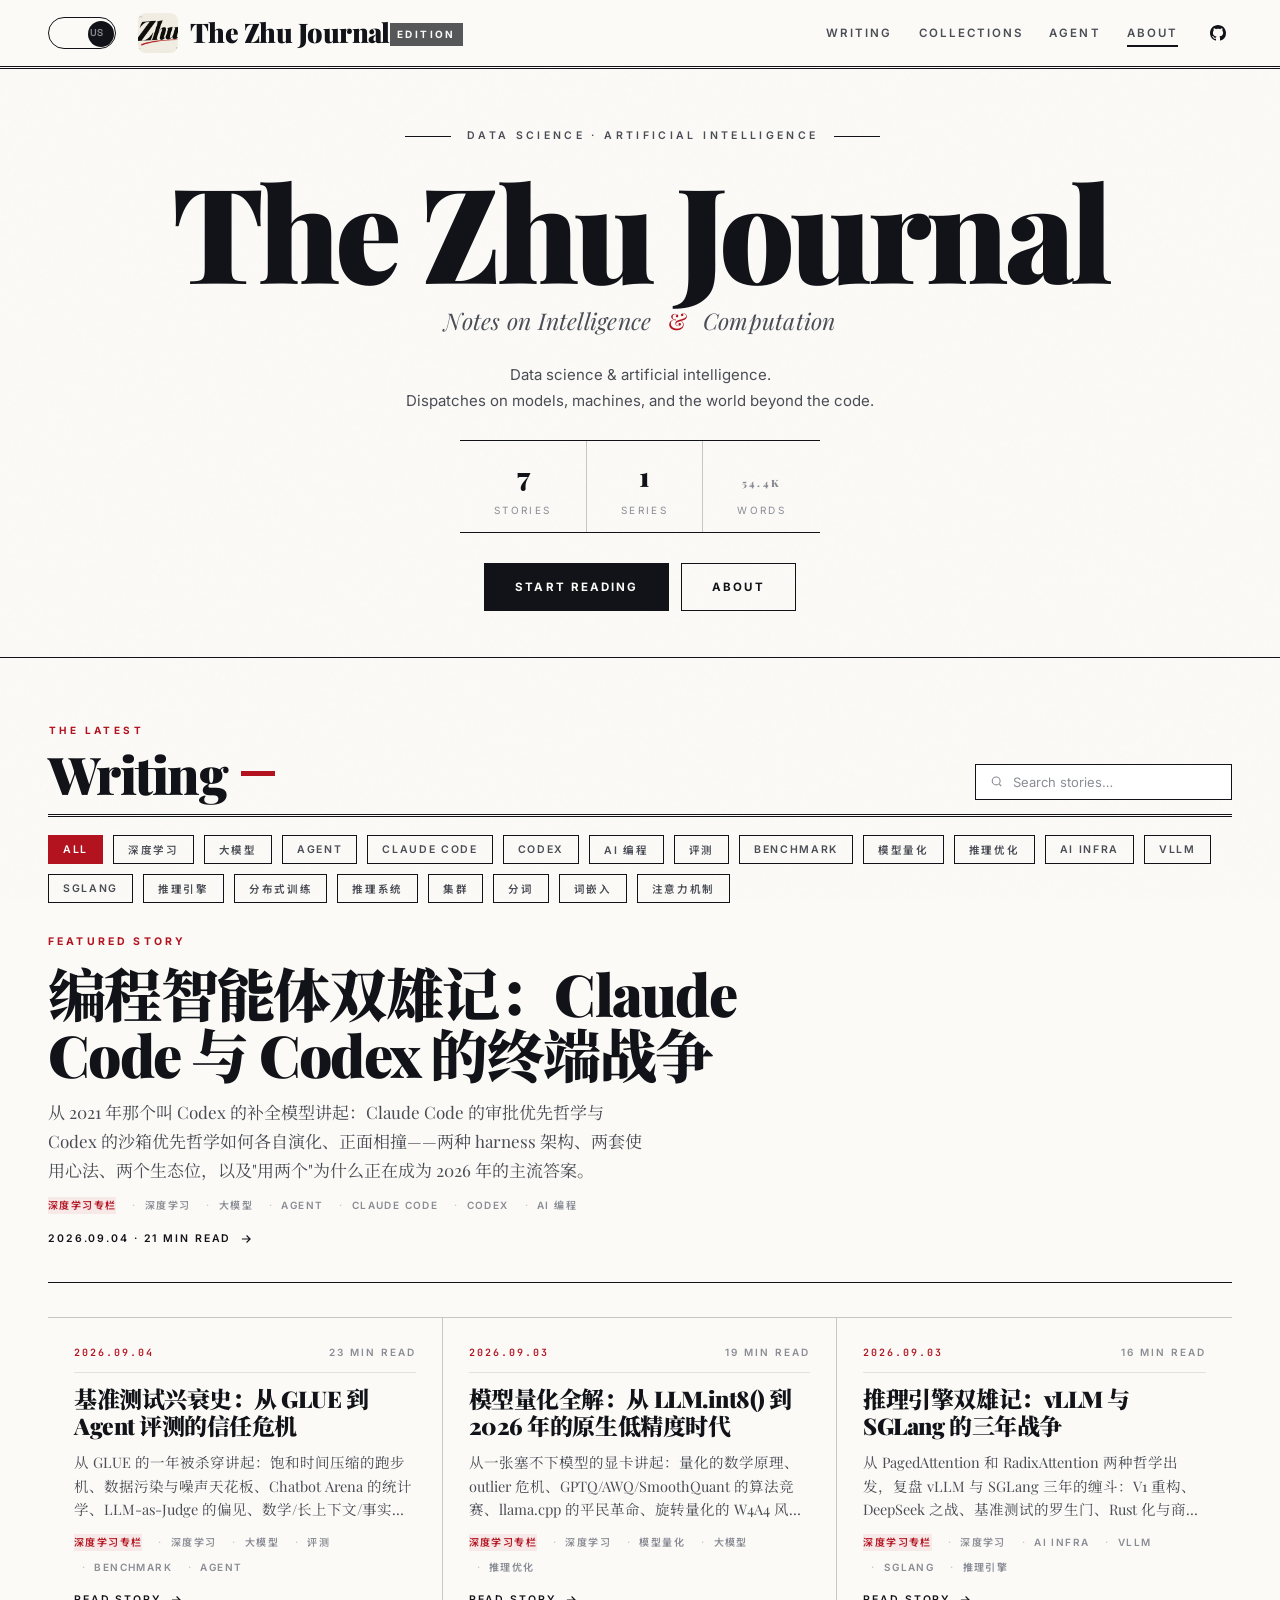
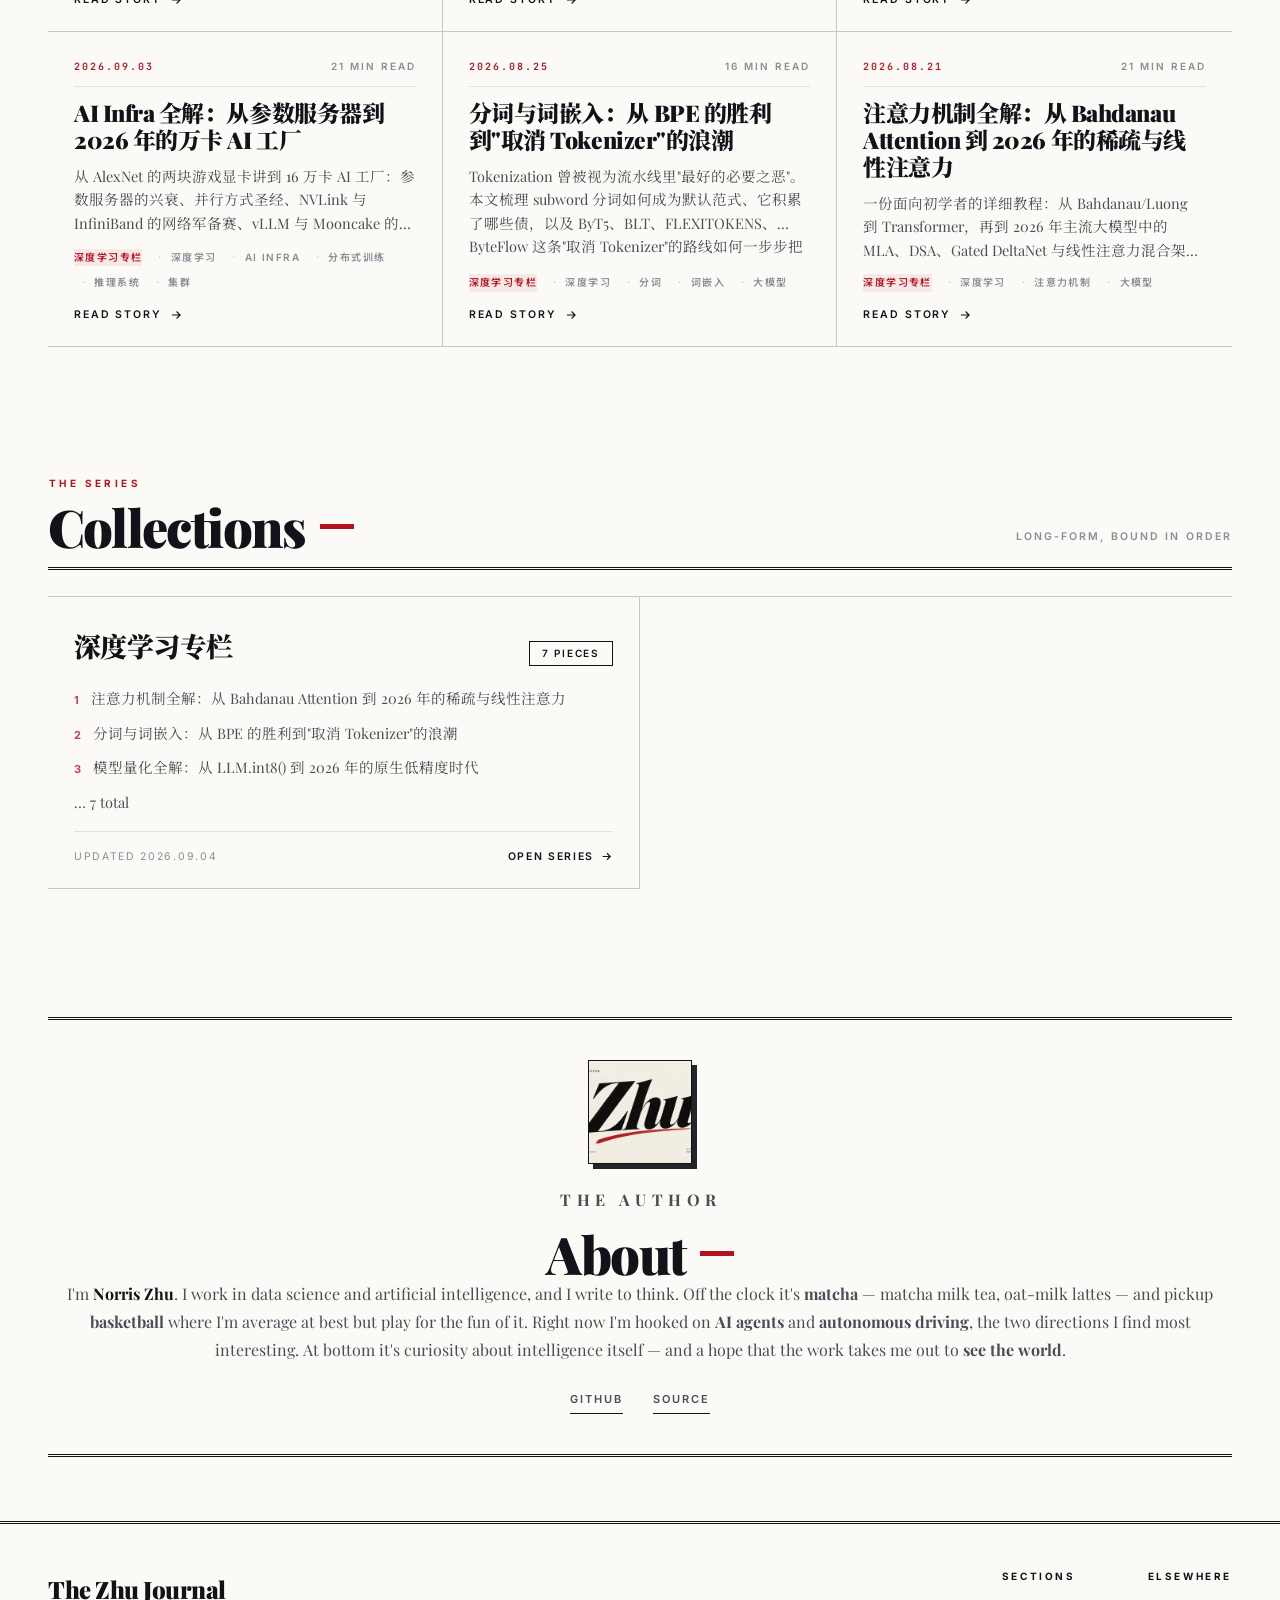
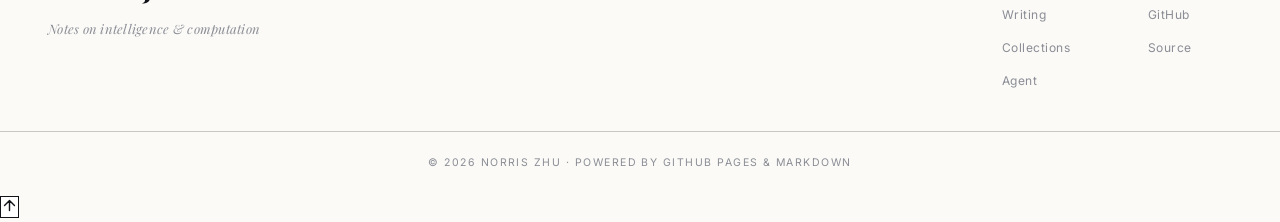
==== commit 3c5bfbad: "fix: correct US theme logo swap for favicon and page logos - Close unclosed .nav-logo-text block tha" ====
--- a/index.html
+++ b/index.html
@@ -9,8 +9,8 @@
   <link rel="preconnect" href="https://fonts.googleapis.com">
   <link rel="preconnect" href="https://fonts.gstatic.com" crossorigin>
   <link href="https://fonts.googleapis.com/css2?family=Noto+Serif+SC:wght@300;400;600;700;900&family=Noto+Sans+SC:wght@300;400;500;700&family=Playfair+Display:ital,wght@0,400;0,700;1,400&family=JetBrains+Mono:wght@400;500&family=Inter:wght@300;400;500;600;700;800&family=Space+Grotesk:wght@400;500;600;700&display=swap" rel="stylesheet">
-  <link rel="stylesheet" href="assets/style.css?v=6">
-  <script>(function(){try{if(localStorage.getItem("guanlan_theme")!=="cn")document.documentElement.setAttribute("data-theme","us");}catch(e){}})();</script>
+  <link rel="stylesheet" href="assets/style.css?v=7">
+  <script>(function(){var us=true;try{us=localStorage.getItem("guanlan_theme")!=="cn";}catch(e){}if(us){document.documentElement.setAttribute("data-theme","us");var f=document.querySelector('link[rel="icon"]');if(f)f.href="en_logo.png?v=7";}})();</script>
 </head>
 <body>
 
@@ -187,6 +187,6 @@
     <svg viewBox="0 0 24 24" width="17" height="17" fill="none" stroke="currentColor" stroke-width="2" stroke-linecap="round" stroke-linejoin="round"><path d="M12 19V5m-7 7 7-7 7 7"/></svg>
   </button>
 
-  <script src="assets/app.js?v=7"></script>
+  <script src="assets/app.js?v=8"></script>
 </body>
 </html>
--- a/assets/style.css
+++ b/assets/style.css
@@ -1058,7 +1058,7 @@
 }
 html[data-theme="us"] .nav-left { gap: 22px; }
 html[data-theme="us"] .nav-logo { gap: 0; }
-html[data-theme="us"] .nav-logo-mark { display: none; }
+html[data-theme="us"] .nav-logo-mark { display: none !important; }
 html[data-theme="us"] .nav-logo::before {
   content: ""; display: inline-block; width: 40px; height: 40px; border-radius: 8px;
   background: url("../en_logo.png") center/cover no-repeat;
@@ -1070,6 +1070,58 @@
   display: inline-flex; align-items: baseline; gap: 8px;
   white-space: nowrap;
 }
+
+/* ---------- US theme: swap ALL logo.png -> en_logo.png ---------- */
+html[data-theme="us"] .empty-glyph {
+  width: 72px; height: 72px; margin: 0 auto 18px;
+  background: url("../en_logo.png") center/cover no-repeat;
+}
+html[data-theme="us"] .empty-glyph img { display: none !important; }
+
+html:not([data-theme="us"]) .empty-glyph {
+  font-family: var(--serif); font-size: 72px; font-weight: 300;
+  color: var(--line); margin-bottom: 18px;
+}
+html:not([data-theme="us"]) .empty-glyph img {
+  display: block !important; width: 72px; height: 72px; object-fit: contain;
+  opacity: 0.85; margin: 0 auto;
+}
+
+html[data-theme="us"] .loading-mark {
+  width: 56px; height: 56px; margin: 0 auto 20px;
+  background: url("../en_logo.png") center/cover no-repeat;
+  font-size: 0;
+}
+html[data-theme="us"] .loading-mark img { display: none !important; }
+
+html:not([data-theme="us"]) .loading-mark {
+  font-size: 52px; line-height: 1;
+  animation: pulse 1.6s ease-in-out infinite; margin-bottom: 20px;
+}
+html:not([data-theme="us"]) .loading-mark img {
+  display: block !important; width: 56px; height: 56px; object-fit: contain;
+  margin: 0 auto;
+}
+
+html[data-theme="us"] .about-seal img,
+html[data-theme="us"] .agent-seal img { display: none !important; }
+
+/* CN theme (default): ensure logo.png shows in about / agent seal */
+html:not([data-theme="us"]) .about-seal {
+  background: linear-gradient(135deg, rgba(var(--gold-rgb), 0.06), rgba(255, 255, 255, 0.015));
+}
+html:not([data-theme="us"]) .about-seal img {
+  display: block !important; width: 100%; height: 100%; object-fit: cover;
+}
+
+html:not([data-theme="us"]) .agent-seal {
+  background: linear-gradient(135deg, rgba(var(--gold-rgb), 0.06), rgba(255, 255, 255, 0.015));
+}
+html:not([data-theme="us"]) .agent-seal img {
+  display: block !important; width: 100%; height: 100%; object-fit: cover;
+}
+
+/* favicon is swapped in JS, see applyTheme() in assets/app.js */
 html[data-theme="us"] .nav-logo-text i {
   display: inline-block; font-size: 10px; font-weight: 700;
   font-family: var(--sans); letter-spacing: 0.24em; text-transform: uppercase;
@@ -1364,7 +1416,8 @@
 }
 html[data-theme="us"] .about-seal {
   width: 104px; height: 104px; margin: 0 auto 22px;
-  border: 1px solid var(--ink); border-radius: 0; background: #fff;
+  border: 1px solid var(--ink); border-radius: 0;
+  background: url("../en_logo.png") center/cover no-repeat;
   box-shadow: var(--shadow);
 }
 html[data-theme="us"] .about-body .section-eyebrow { text-align: center; }
@@ -1515,7 +1568,8 @@
 html[data-theme="us"] .agent-launch { max-width: 720px; }
 html[data-theme="us"] .agent-seal {
   width: 104px; height: 104px; border-radius: 0; border: 1px solid var(--ink);
-  background: #fff; box-shadow: var(--shadow); animation: none;
+  background: url("../en_logo.png") center/cover no-repeat;
+  box-shadow: var(--shadow); animation: none;
 }
 html[data-theme="us"] .agent-launch-title {
   font-family: var(--serif); font-weight: 900; font-size: clamp(52px, 9vw, 88px);
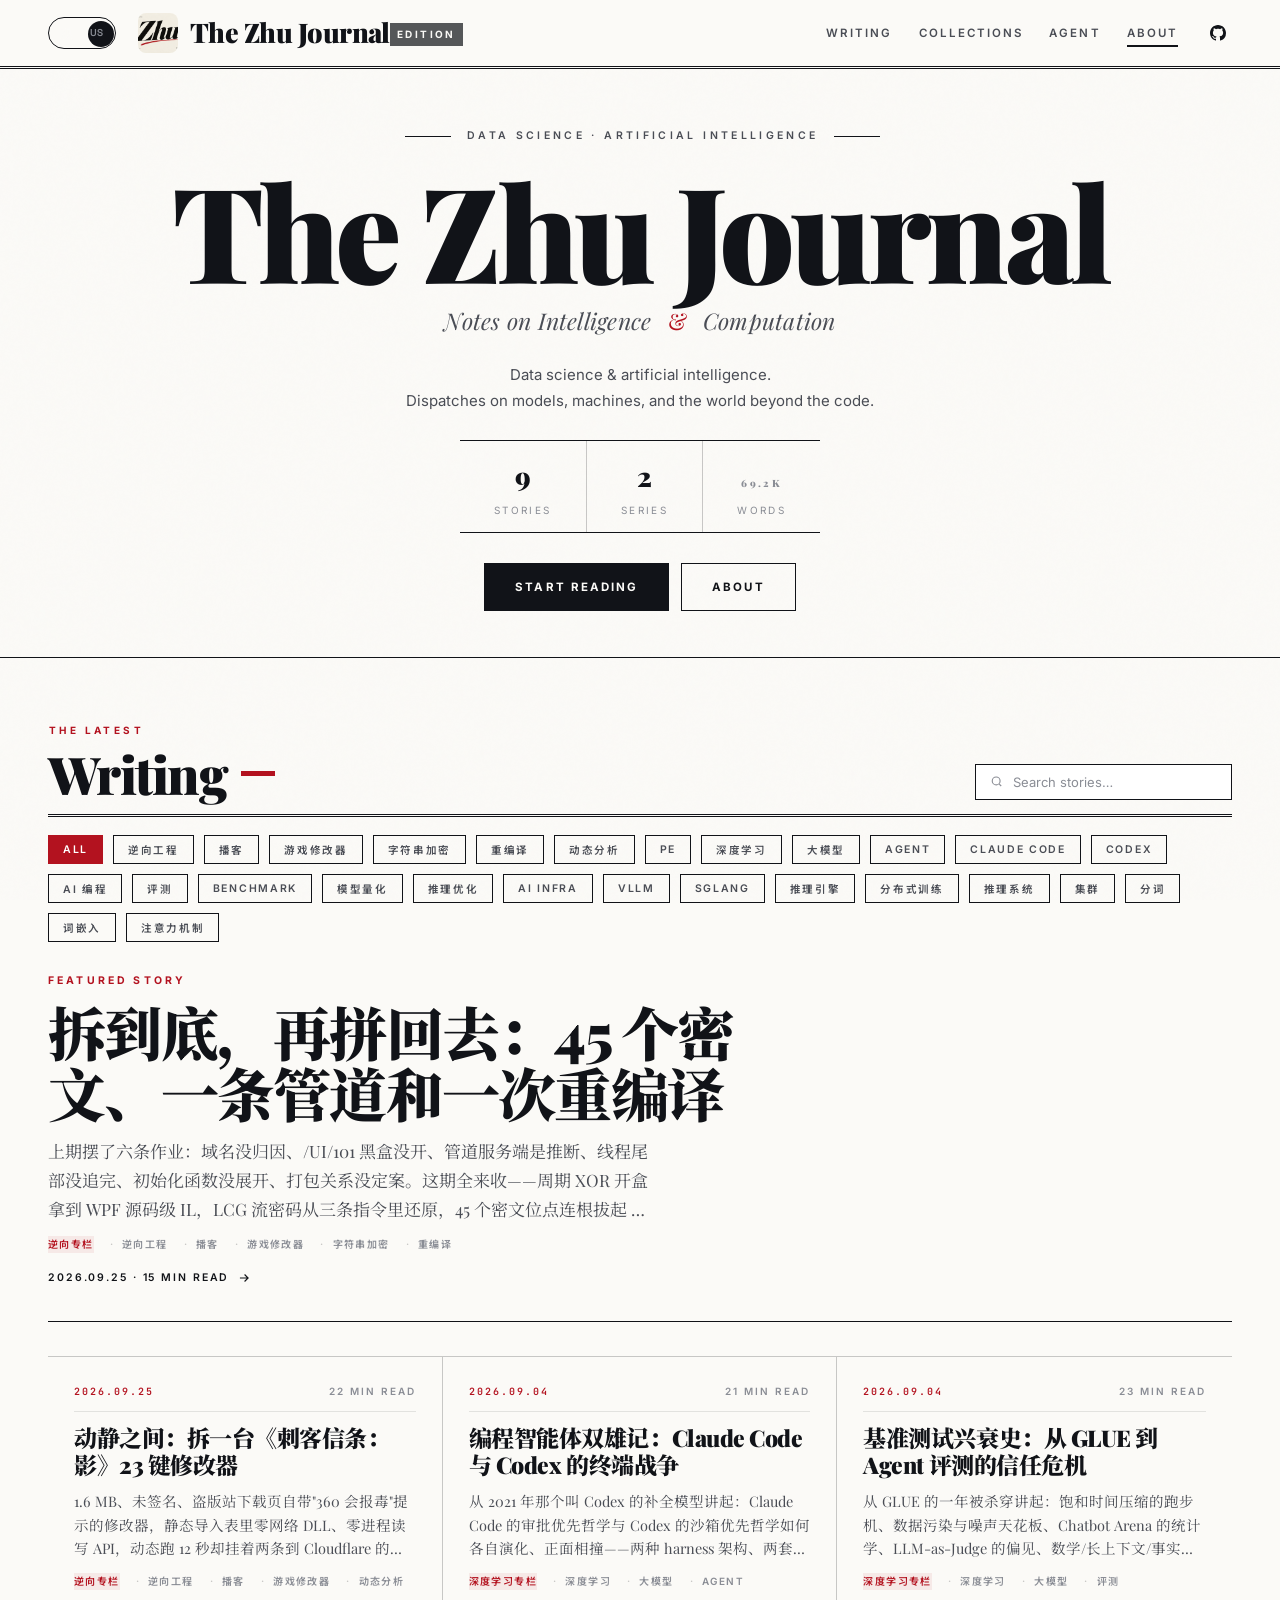
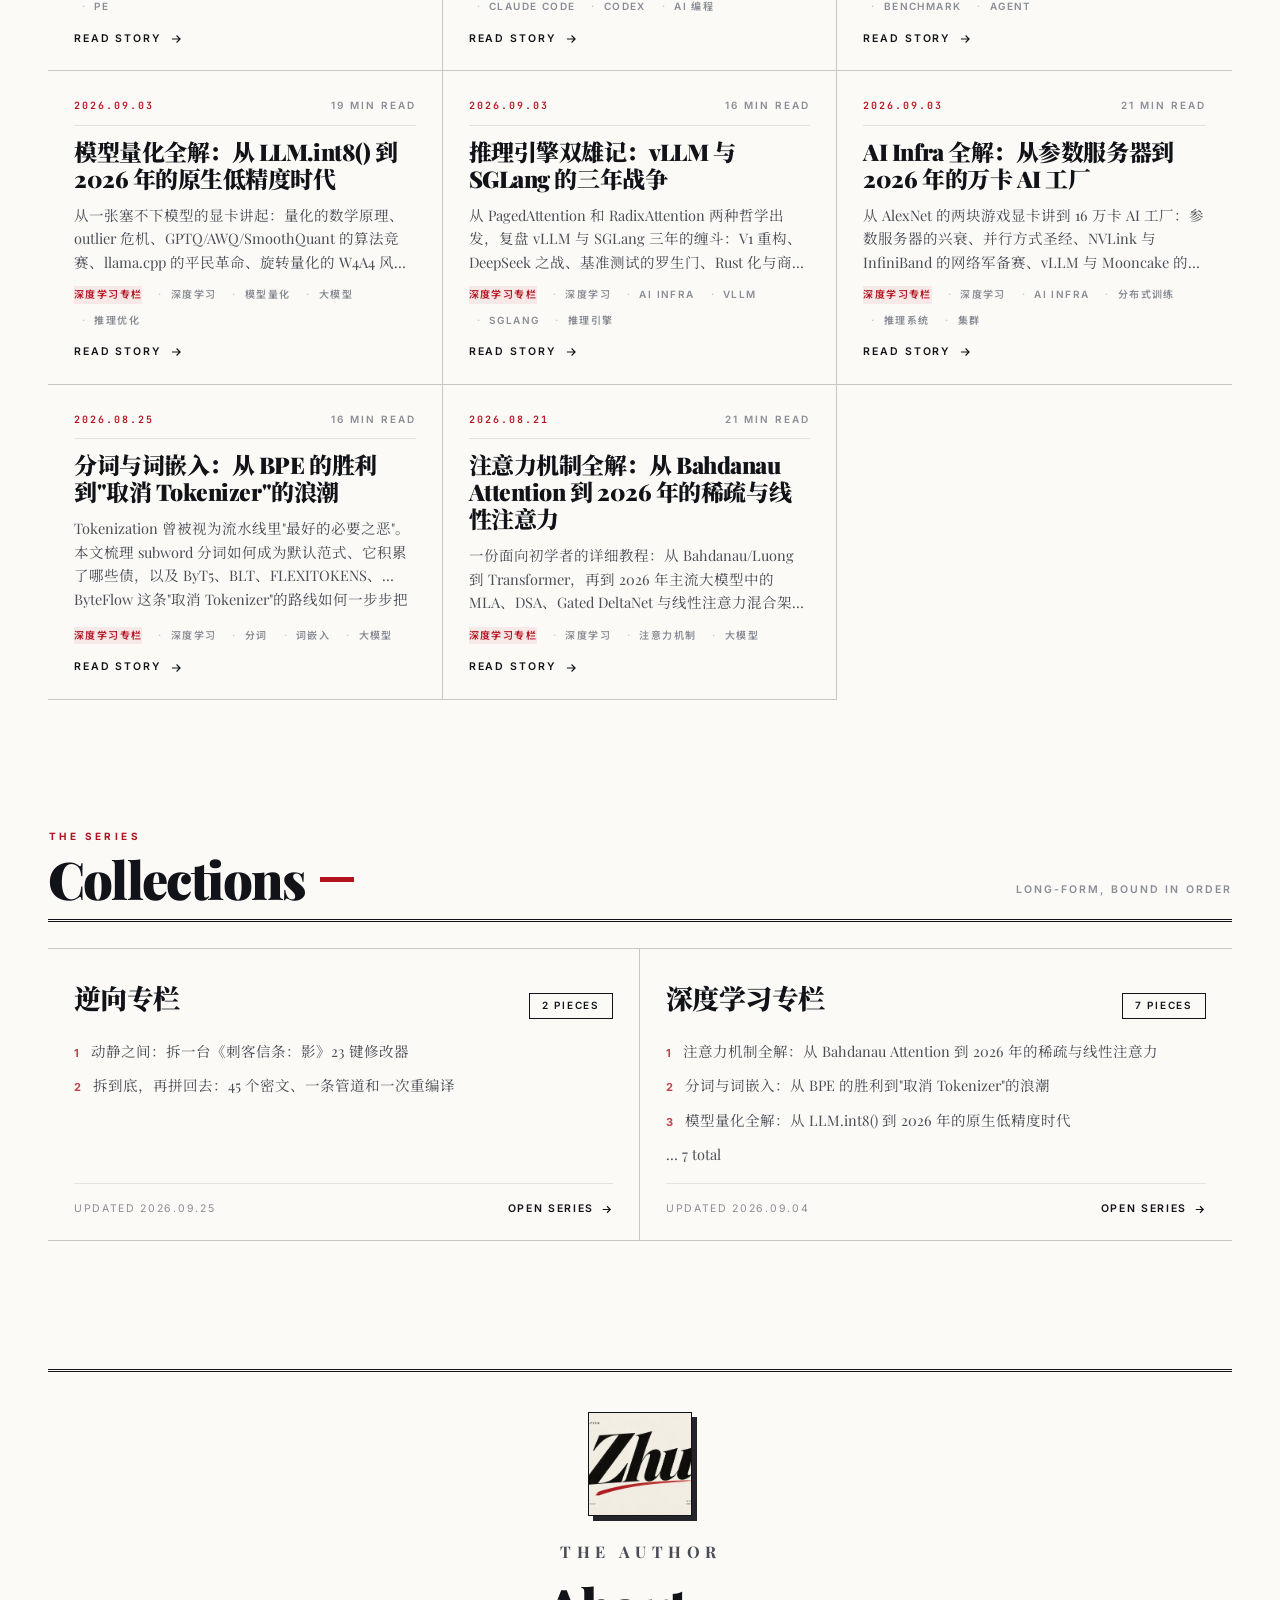
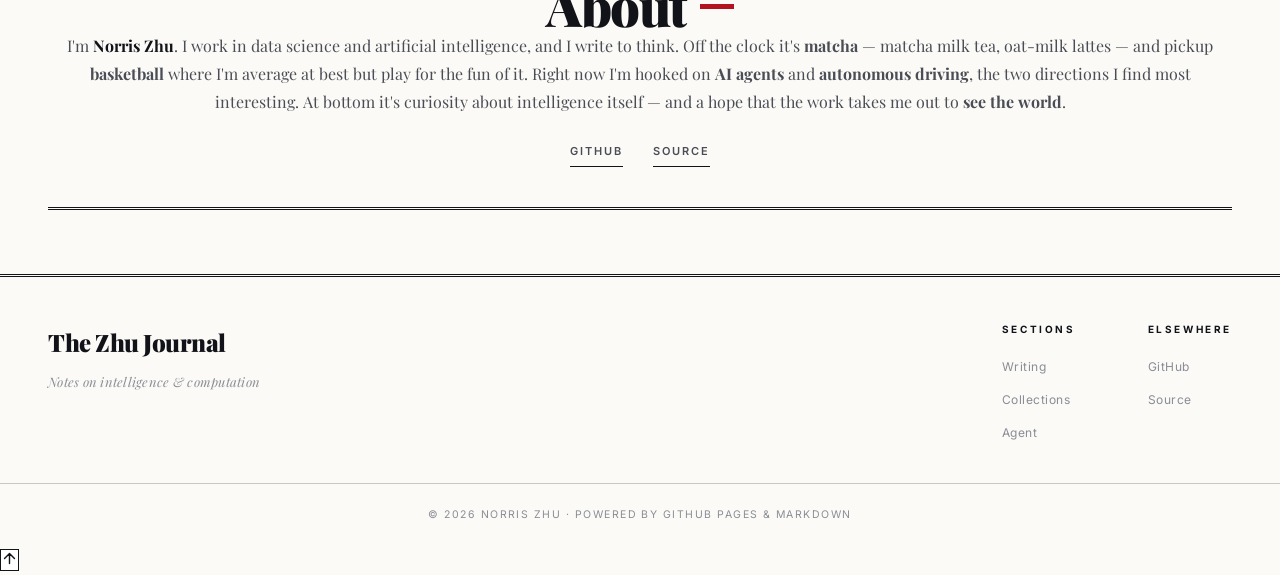
==== commit 333c15f6: "前端：修复代码块高亮 + 移动端导航适配 代码高亮（三个叠在一起的根因）： - post.html 的 hljs 脚本地址写成 cdn.jsdelivr.net/npm/gh/...（多了一层   n" ====
--- a/index.html
+++ b/index.html
@@ -9,7 +9,7 @@
   <link rel="preconnect" href="https://fonts.googleapis.com">
   <link rel="preconnect" href="https://fonts.gstatic.com" crossorigin>
   <link href="https://fonts.googleapis.com/css2?family=Noto+Serif+SC:wght@300;400;600;700;900&family=Noto+Sans+SC:wght@300;400;500;700&family=Playfair+Display:ital,wght@0,400;0,700;1,400&family=JetBrains+Mono:wght@400;500&family=Inter:wght@300;400;500;600;700;800&family=Space+Grotesk:wght@400;500;600;700&display=swap" rel="stylesheet">
-  <link rel="stylesheet" href="assets/style.css?v=7">
+  <link rel="stylesheet" href="assets/style.css?v=8">
   <script>(function(){var us=true;try{us=localStorage.getItem("guanlan_theme")!=="cn";}catch(e){}if(us){document.documentElement.setAttribute("data-theme","us");var f=document.querySelector('link[rel="icon"]');if(f)f.href="en_logo.png?v=7";}})();</script>
 </head>
 <body>
@@ -44,6 +44,9 @@
           <svg viewBox="0 0 16 16" width="16" height="16" fill="currentColor"><path d="M8 0C3.58 0 0 3.58 0 8c0 3.54 2.29 6.53 5.47 7.59.4.07.55-.17.55-.38 0-.19-.01-.82-.01-1.49-2.01.37-2.53-.49-2.69-.94-.09-.23-.48-.94-.82-1.13-.28-.15-.68-.52-.01-.53.63-.01 1.08.58 1.23.82.72 1.21 1.87.87 2.33.66.07-.52.28-.87.51-1.07-1.78-.2-3.64-.89-3.64-3.95 0-.87.31-1.59.82-2.15-.08-.2-.36-1.02.08-2.12 0 0 .67-.21 2.2.82.64-.18 1.32-.27 2-.27s1.36.09 2 .27c1.53-1.04 2.2-.82 2.2-.82.44 1.1.16 1.92.08 2.12.51.56.82 1.27.82 2.15 0 3.07-1.87 3.75-3.65 3.95.29.25.54.73.54 1.48 0 1.07-.01 1.93-.01 2.2 0 .21.15.46.55.38A8.01 8.01 0 0 0 16 8c0-4.42-3.58-8-8-8Z"/></svg>
         </a>
       </div>
+      <button class="nav-toggle" id="navToggle" type="button" aria-label="菜单" aria-expanded="false">
+        <span></span><span></span><span></span>
+      </button>
     </div>
   </nav>
 
@@ -187,6 +190,6 @@
     <svg viewBox="0 0 24 24" width="17" height="17" fill="none" stroke="currentColor" stroke-width="2" stroke-linecap="round" stroke-linejoin="round"><path d="M12 19V5m-7 7 7-7 7 7"/></svg>
   </button>
 
-  <script src="assets/app.js?v=8"></script>
+  <script src="assets/app.js?v=9"></script>
 </body>
 </html>
--- a/assets/style.css
+++ b/assets/style.css
@@ -1624,4 +1624,125 @@
   html[data-theme="us"] .article-card,
   html[data-theme="us"] .album-card { border-right: none; padding: 22px 0; }
   html[data-theme="us"] .post-body > p:first-of-type::first-letter { font-size: 3em; }
-}+}
+/* ============================================================
+   Mobile nav (<=720px): hamburger toggle + dropdown panel
+   ============================================================ */
+.nav-toggle {
+  display: none;
+  width: 42px; height: 42px;
+  align-items: center; justify-content: center; flex-direction: column; gap: 5px;
+  background: none; border: 1px solid var(--line); border-radius: 10px;
+  cursor: pointer; flex-shrink: 0;
+  -webkit-tap-highlight-color: transparent;
+  transition: border-color 0.3s var(--ease);
+}
+.nav-toggle:hover { border-color: var(--gold); }
+.nav-toggle span {
+  display: block; width: 18px; height: 1.5px;
+  background: var(--ink); border-radius: 2px;
+  transition: transform 0.35s var(--ease), opacity 0.25s var(--ease);
+}
+.nav.nav-open .nav-toggle span:nth-child(1) { transform: translateY(6.5px) rotate(45deg); }
+.nav.nav-open .nav-toggle span:nth-child(2) { opacity: 0; }
+.nav.nav-open .nav-toggle span:nth-child(3) { transform: translateY(-6.5px) rotate(-45deg); }
+
+@media (max-width: 720px) {
+  .nav { padding: 12px 0; }
+  .nav.scrolled, .nav-solid { padding: 10px 0; }
+  .nav-inner { padding: 0 16px; gap: 10px; }
+  .nav-left { gap: 10px; }
+  .theme-switch-track { width: 56px; height: 28px; }
+  .theme-switch-thumb { width: 22px; height: 22px; }
+  html[data-theme="us"] .theme-switch-thumb { transform: translateX(28px); }
+  .nav-logo-mark { width: 34px; height: 34px; border-radius: 10px; }
+  .nav-logo-text { font-size: 15.5px; letter-spacing: 0.04em; }
+  .nav-toggle { display: flex; }
+
+  /* link list becomes a dropdown panel (positioned against fixed .nav) */
+  .nav .nav-links {
+    position: absolute; top: 100%; left: 0; right: 0;
+    flex-direction: column; align-items: stretch; gap: 0;
+    padding: 6px 16px 14px;
+    background: rgba(11, 11, 16, 0.96);
+    backdrop-filter: blur(18px);
+    -webkit-backdrop-filter: blur(18px);
+    border-bottom: 1px solid var(--line-soft);
+    box-shadow: 0 18px 40px rgba(0, 0, 0, 0.4);
+    opacity: 0; visibility: hidden; transform: translateY(-10px);
+    transition: opacity 0.3s var(--ease), transform 0.3s var(--ease), visibility 0.3s;
+  }
+  .nav.nav-open .nav-links { opacity: 1; visibility: visible; transform: none; }
+  .nav .nav-link {
+    padding: 13px 2px; font-size: 14.5px; letter-spacing: 0.1em;
+    border-bottom: 1px solid var(--line-soft);
+    justify-content: space-between;
+  }
+  .nav .nav-links .nav-link:last-child { border-bottom: none; }
+  .nav .nav-link::after { display: none; }
+  .nav .nav-link-github { padding: 13px 2px; border-radius: 0; }
+
+  html[data-theme="us"] .nav .nav-links {
+    background: rgba(251, 250, 247, 0.97);
+    border-bottom-color: rgba(17, 19, 24, 0.16);
+    box-shadow: 0 18px 40px rgba(17, 19, 24, 0.16);
+  }
+  html[data-theme="us"] .nav .nav-link { border-bottom-color: rgba(17, 19, 24, 0.12); }
+}
+
+/* ============================================================
+   Code blocks: code bar (lang label / copy button) + highlight shell
+   ============================================================ */
+.codebox {
+  margin: 1.8em 0;
+  border: 1px solid var(--line-soft);
+  border-radius: 8px;
+  overflow: hidden;
+  background: #0d0d14;
+}
+.codebox-bar {
+  display: flex; align-items: center; justify-content: space-between;
+  gap: 12px;
+  padding: 7px 14px;
+  background: rgba(255, 255, 255, 0.035);
+  border-bottom: 1px solid var(--line-soft);
+}
+.codebox-lang {
+  font-family: var(--mono); font-size: 10.5px;
+  letter-spacing: 0.18em; text-transform: uppercase;
+  color: var(--gold); opacity: 0.85;
+}
+.codebox-copy {
+  background: none;
+  border: 1px solid rgba(255, 255, 255, 0.16);
+  border-radius: 6px;
+  color: var(--ink-dim);
+  font-family: var(--mono); font-size: 10.5px;
+  letter-spacing: 0.12em; text-transform: uppercase;
+  padding: 3px 10px; cursor: pointer;
+  transition: border-color 0.25s var(--ease), color 0.25s var(--ease);
+}
+.codebox-copy:hover { border-color: var(--gold); color: var(--gold-bright); }
+.codebox-copy.copied { border-color: #6fce8f; color: #6fce8f; }
+.codebox pre {
+  margin: 0; border: none; border-radius: 0;
+  background: transparent !important; box-shadow: none;
+}
+.codebox .hljs { background: transparent; padding: 0; }
+
+/* US theme: editorial straight corners + hard border (outer frame lives on .codebox) */
+html[data-theme="us"] .codebox {
+  background: #111318;
+  border: 1px solid var(--ink);
+  border-radius: 0;
+  box-shadow: var(--shadow);
+}
+html[data-theme="us"] .codebox-bar {
+  background: rgba(255, 255, 255, 0.05);
+  border-bottom-color: rgba(255, 255, 255, 0.12);
+}
+html[data-theme="us"] .codebox pre {
+  border: none !important;
+  box-shadow: none !important;
+  background: transparent !important;
+}
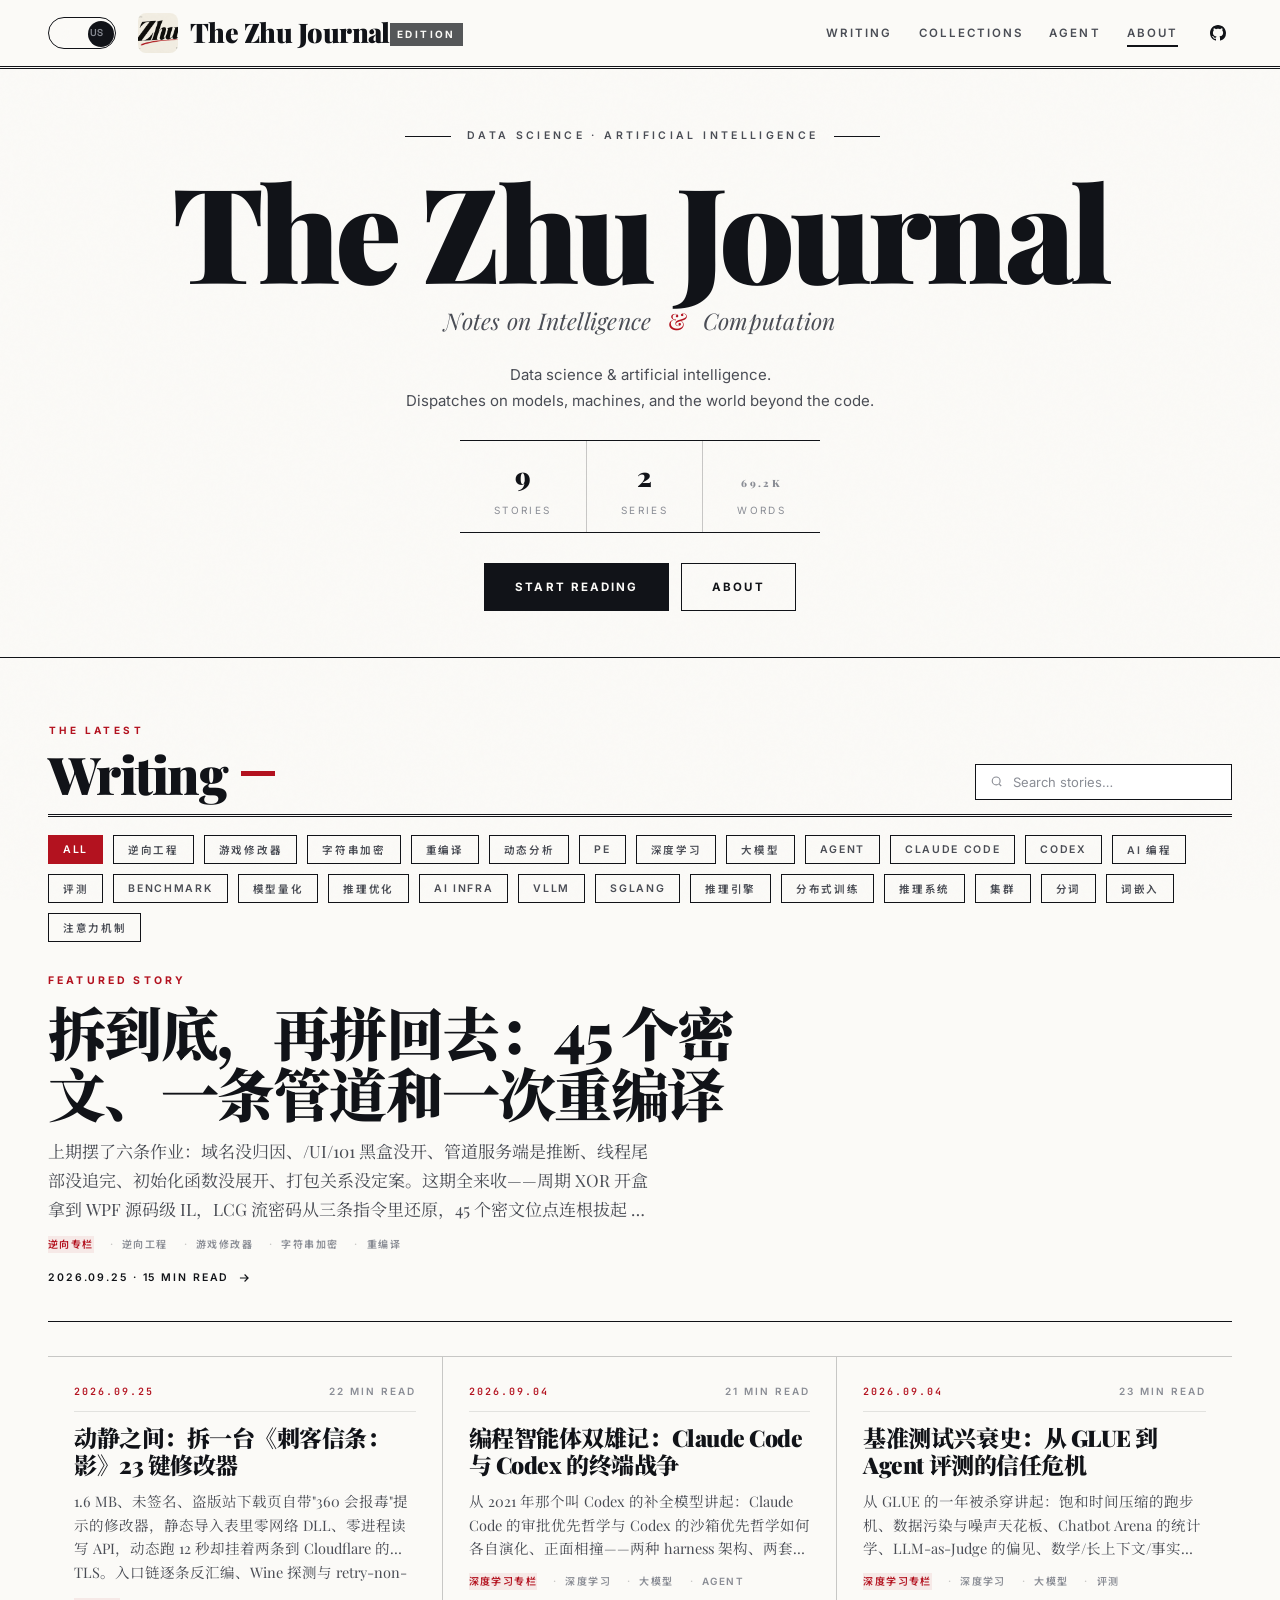
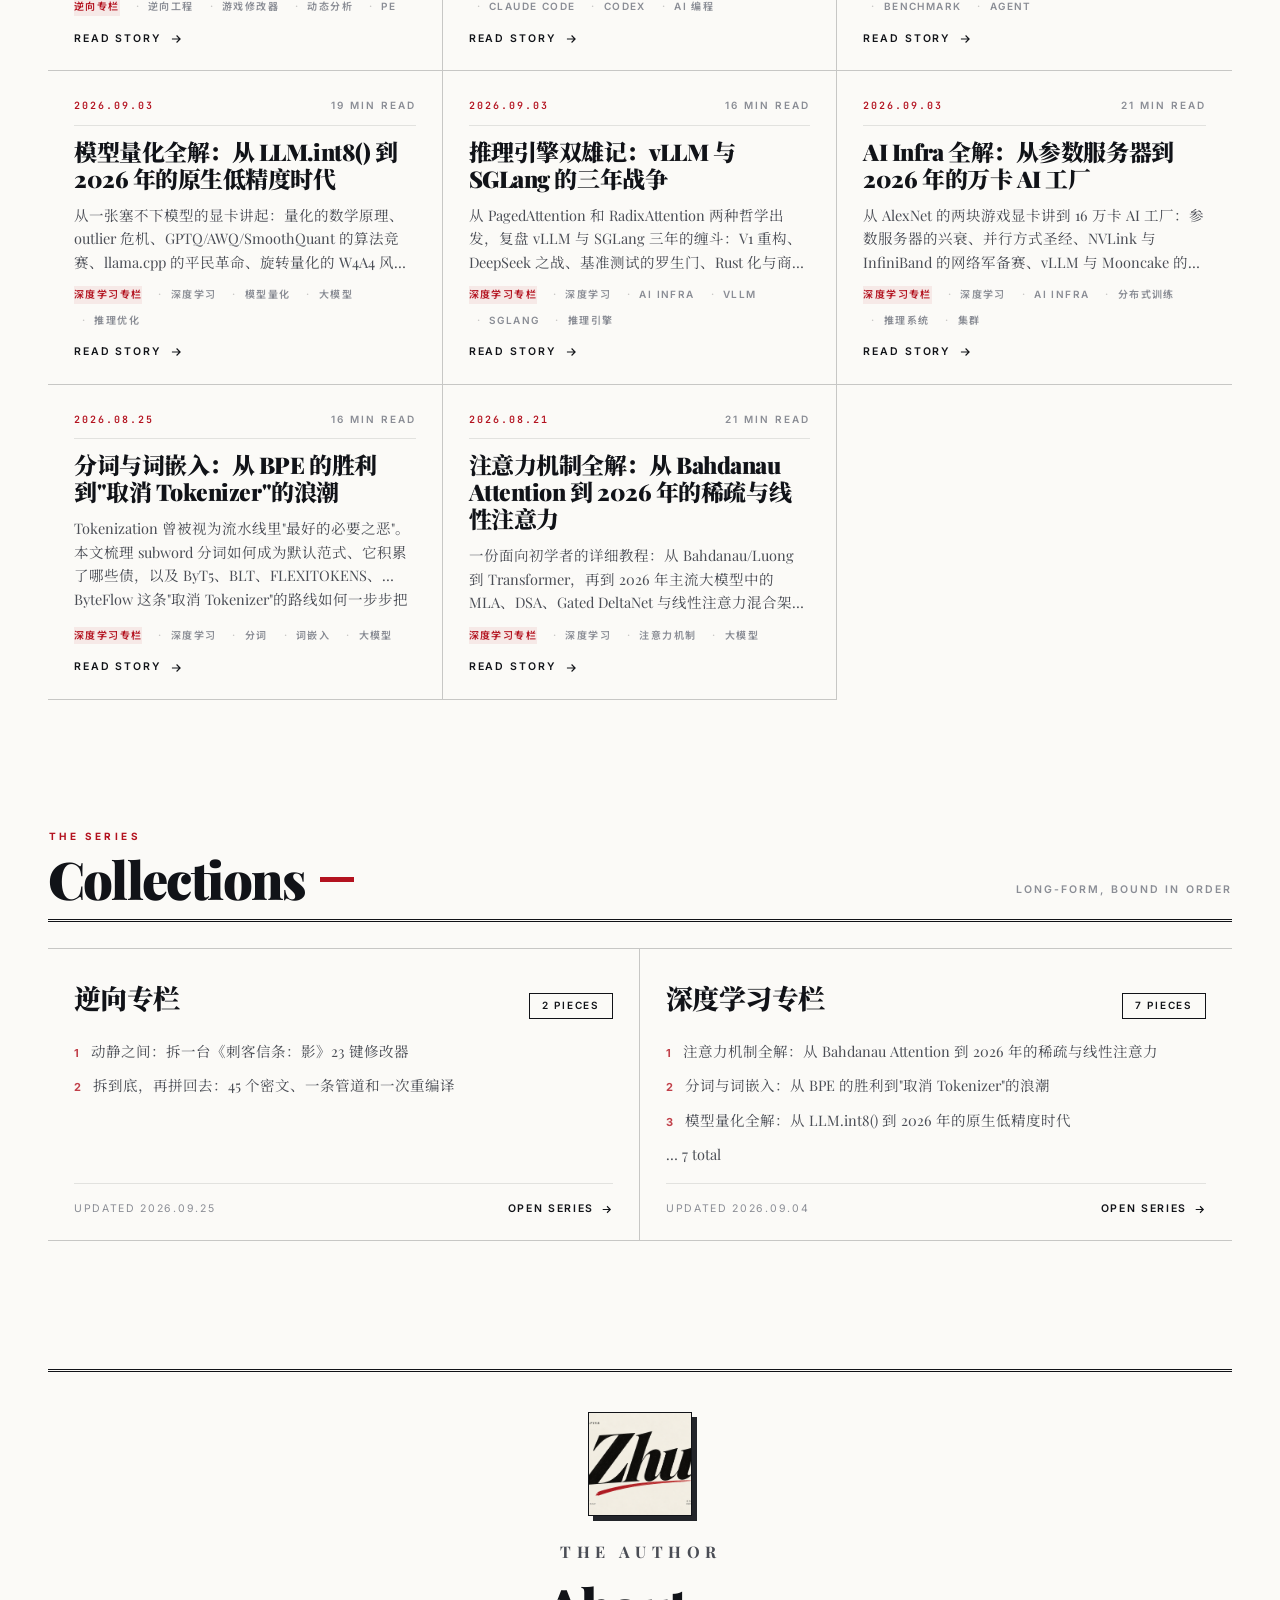
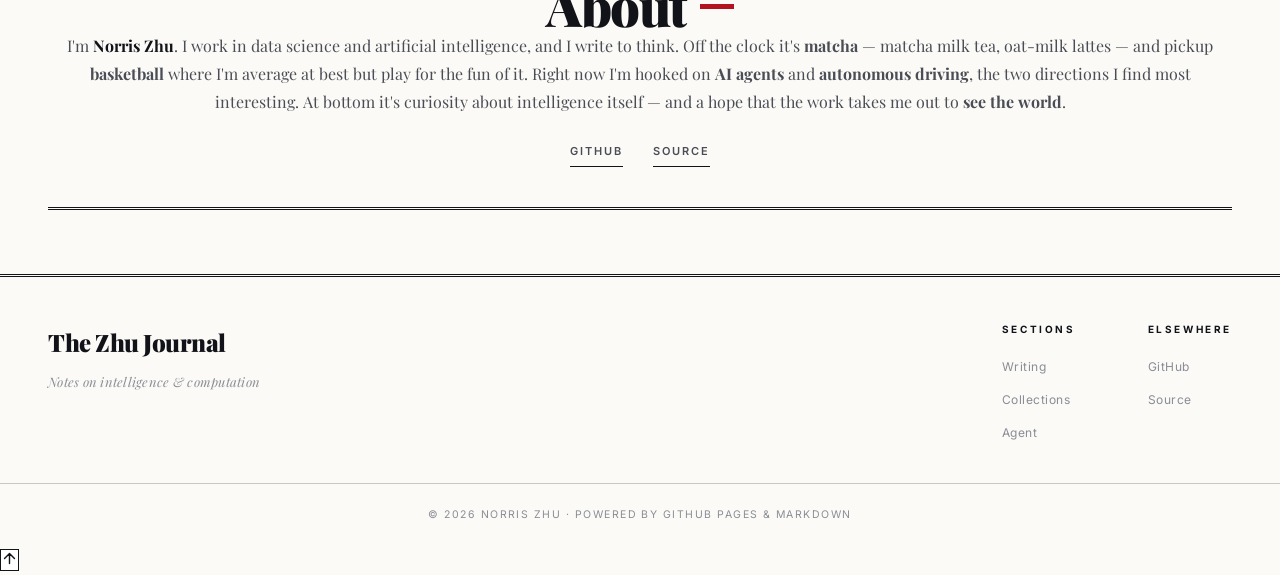
==== commit 02db7752: "代码块高亮完全重构：GitHub 风格 - 版式对齐 GitHub 官方 github-markdown-css v5：圆角 6px、内边距 1rem、   ui-monospace 等宽字体栈；深色" ====
--- a/index.html
+++ b/index.html
@@ -9,7 +9,7 @@
   <link rel="preconnect" href="https://fonts.googleapis.com">
   <link rel="preconnect" href="https://fonts.gstatic.com" crossorigin>
   <link href="https://fonts.googleapis.com/css2?family=Noto+Serif+SC:wght@300;400;600;700;900&family=Noto+Sans+SC:wght@300;400;500;700&family=Playfair+Display:ital,wght@0,400;0,700;1,400&family=JetBrains+Mono:wght@400;500&family=Inter:wght@300;400;500;600;700;800&family=Space+Grotesk:wght@400;500;600;700&display=swap" rel="stylesheet">
-  <link rel="stylesheet" href="assets/style.css?v=8">
+  <link rel="stylesheet" href="assets/style.css?v=10">
   <script>(function(){var us=true;try{us=localStorage.getItem("guanlan_theme")!=="cn";}catch(e){}if(us){document.documentElement.setAttribute("data-theme","us");var f=document.querySelector('link[rel="icon"]');if(f)f.href="en_logo.png?v=7";}})();</script>
 </head>
 <body>
@@ -190,6 +190,6 @@
     <svg viewBox="0 0 24 24" width="17" height="17" fill="none" stroke="currentColor" stroke-width="2" stroke-linecap="round" stroke-linejoin="round"><path d="M12 19V5m-7 7 7-7 7 7"/></svg>
   </button>
 
-  <script src="assets/app.js?v=9"></script>
+  <script src="assets/app.js?v=11"></script>
 </body>
 </html>
--- a/assets/style.css
+++ b/assets/style.css
@@ -766,14 +766,75 @@
   background: rgba(var(--gold-rgb), 0.1); color: var(--gold-bright);
   padding: 0.15em 0.5em; border-radius: 4px;
 }
+/* ---------- 代码块：GitHub 风格（完全重构） ----------
+   版式 = GitHub 官方 github-markdown-css v5：
+     圆角 6px / 内边距 1rem / 行高 1.45 / ui-monospace 等宽字体栈 /
+     深色底 #151b23、浅色底 #f6f8fa（含 1px GitHub UI 描边色）。
+   调色板 = highlight.js 官方 github-dark（深）/ github（浅）两套主题，
+     文件自述 "colors taken from GitHub's CSS" —— 全文内联于此，按站点
+     主题切换；post.html 不再外链主题 CSS（离线/CDN 抖动都不掉色）。
+   本地化取舍：字号 13.5px、行高 1.5（比 GitHub 的 85%/1.45 略松），
+     中文注释可读性优先；text/未标注块不着色，仍用页面墨色。 */
 .post-body pre {
-  margin: 1.8em 0; padding: 24px; border-radius: 8px;
-  background: #0d0d14 !important; border: 1px solid var(--line-soft);
+  margin: 1.8em 0; padding: 16px; border-radius: 6px;
+  background: #151b23 !important; border: 1px solid #30363d;
   overflow-x: auto;
+  font-family: ui-monospace, SFMono-Regular, "SF Mono", Menlo, Consolas,
+               "Liberation Mono", monospace;
 }
 .post-body pre code {
-  background: none; padding: 0; color: inherit; font-size: 13.5px; line-height: 1.7;
-}
+  background: none; padding: 0; color: inherit;
+  font-size: 13.5px; line-height: 1.5;
+}
+/* -- GitHub Dark 调色板（默认主题 观澜阁） -- */
+.post-body pre code.hljs { color: #c9d1d9; }
+.hljs-doctag, .hljs-keyword, .hljs-meta .hljs-keyword, .hljs-template-tag,
+.hljs-template-variable, .hljs-type, .hljs-variable.language_ { color: #ff7b72; }
+.hljs-title, .hljs-title.class_, .hljs-title.class_.inherited__,
+.hljs-title.function_ { color: #d2a8ff; }
+.hljs-attr, .hljs-attribute, .hljs-literal, .hljs-meta, .hljs-number,
+.hljs-operator, .hljs-selector-attr, .hljs-selector-class, .hljs-selector-id,
+.hljs-variable { color: #79c0ff; }
+.hljs-meta .hljs-string, .hljs-regexp, .hljs-string { color: #a5d6ff; }
+.hljs-built_in, .hljs-symbol { color: #ffa657; }
+.hljs-code, .hljs-comment, .hljs-formula { color: #8b949e; }
+.hljs-name, .hljs-quote, .hljs-selector-pseudo, .hljs-selector-tag { color: #7ee787; }
+.hljs-subst { color: #c9d1d9; }
+.hljs-section { color: #1f6feb; font-weight: 700; }
+.hljs-bullet { color: #f2cc60; }
+.hljs-emphasis { color: #c9d1d9; font-style: italic; }
+.hljs-strong { color: #c9d1d9; font-weight: 700; }
+.hljs-addition { color: #aff5b4; background-color: #033a16; }
+.hljs-deletion { color: #ffdcd7; background-color: #67060c; }
+
+/* -- GitHub Light 调色板（html[data-theme="us"] 主题） -- */
+html[data-theme="us"] .post-body pre code.hljs { color: #24292e; }
+html[data-theme="us"] .hljs-doctag, html[data-theme="us"] .hljs-keyword,
+html[data-theme="us"] .hljs-meta .hljs-keyword, html[data-theme="us"] .hljs-template-tag,
+html[data-theme="us"] .hljs-template-variable, html[data-theme="us"] .hljs-type,
+html[data-theme="us"] .hljs-variable.language_ { color: #d73a49; }
+html[data-theme="us"] .hljs-title, html[data-theme="us"] .hljs-title.class_,
+html[data-theme="us"] .hljs-title.class_.inherited__,
+html[data-theme="us"] .hljs-title.function_ { color: #6f42c1; }
+html[data-theme="us"] .hljs-attr, html[data-theme="us"] .hljs-attribute,
+html[data-theme="us"] .hljs-literal, html[data-theme="us"] .hljs-meta,
+html[data-theme="us"] .hljs-number, html[data-theme="us"] .hljs-operator,
+html[data-theme="us"] .hljs-selector-attr, html[data-theme="us"] .hljs-selector-class,
+html[data-theme="us"] .hljs-selector-id, html[data-theme="us"] .hljs-variable { color: #005cc5; }
+html[data-theme="us"] .hljs-meta .hljs-string, html[data-theme="us"] .hljs-regexp,
+html[data-theme="us"] .hljs-string { color: #032f62; }
+html[data-theme="us"] .hljs-built_in, html[data-theme="us"] .hljs-symbol { color: #e36209; }
+html[data-theme="us"] .hljs-code, html[data-theme="us"] .hljs-comment,
+html[data-theme="us"] .hljs-formula { color: #6a737d; }
+html[data-theme="us"] .hljs-name, html[data-theme="us"] .hljs-quote,
+html[data-theme="us"] .hljs-selector-pseudo, html[data-theme="us"] .hljs-selector-tag { color: #22863a; }
+html[data-theme="us"] .hljs-subst { color: #24292e; }
+html[data-theme="us"] .hljs-section { color: #005cc5; font-weight: 700; }
+html[data-theme="us"] .hljs-bullet { color: #735c0f; }
+html[data-theme="us"] .hljs-emphasis { color: #24292e; font-style: italic; }
+html[data-theme="us"] .hljs-strong { color: #24292e; font-weight: 700; }
+html[data-theme="us"] .hljs-addition { color: #22863a; background-color: #f0fff4; }
+html[data-theme="us"] .hljs-deletion { color: #b31d28; background-color: #ffeef0; }
 .post-body img { max-width: 100%; border-radius: 8px; margin: 1.8em auto; display: block; }
 .post-body hr { border: none; height: 1px; margin: 3em 0; background: var(--line); position: relative; }
 .post-body table { width: 100%; border-collapse: collapse; margin: 1.8em 0; font-size: 14px; }
@@ -1523,9 +1584,9 @@
   font-family: var(--mono); background: var(--bg-soft); color: var(--gold-deep);
   border: 1px solid var(--line-soft); border-radius: 0;
 }
+/* GitHub 风格：浅色主题代码块 = GitHub 浅色底 #f6f8fa + GitHub UI 描边 */
 html[data-theme="us"] .post-body pre {
-  background: #111318 !important; border: 1px solid var(--ink); border-radius: 0;
-  box-shadow: var(--shadow);
+  background: #f6f8fa !important; border: 1px solid #d1d9e0; border-radius: 6px;
 }
 html[data-theme="us"] .post-body img { border-radius: 0; border: 1px solid var(--ink); }
 html[data-theme="us"] .post-body hr { background: var(--ink); height: 3px; opacity: 1; }
@@ -1689,60 +1750,3 @@
   }
   html[data-theme="us"] .nav .nav-link { border-bottom-color: rgba(17, 19, 24, 0.12); }
 }
-
-/* ============================================================
-   Code blocks: code bar (lang label / copy button) + highlight shell
-   ============================================================ */
-.codebox {
-  margin: 1.8em 0;
-  border: 1px solid var(--line-soft);
-  border-radius: 8px;
-  overflow: hidden;
-  background: #0d0d14;
-}
-.codebox-bar {
-  display: flex; align-items: center; justify-content: space-between;
-  gap: 12px;
-  padding: 7px 14px;
-  background: rgba(255, 255, 255, 0.035);
-  border-bottom: 1px solid var(--line-soft);
-}
-.codebox-lang {
-  font-family: var(--mono); font-size: 10.5px;
-  letter-spacing: 0.18em; text-transform: uppercase;
-  color: var(--gold); opacity: 0.85;
-}
-.codebox-copy {
-  background: none;
-  border: 1px solid rgba(255, 255, 255, 0.16);
-  border-radius: 6px;
-  color: var(--ink-dim);
-  font-family: var(--mono); font-size: 10.5px;
-  letter-spacing: 0.12em; text-transform: uppercase;
-  padding: 3px 10px; cursor: pointer;
-  transition: border-color 0.25s var(--ease), color 0.25s var(--ease);
-}
-.codebox-copy:hover { border-color: var(--gold); color: var(--gold-bright); }
-.codebox-copy.copied { border-color: #6fce8f; color: #6fce8f; }
-.codebox pre {
-  margin: 0; border: none; border-radius: 0;
-  background: transparent !important; box-shadow: none;
-}
-.codebox .hljs { background: transparent; padding: 0; }
-
-/* US theme: editorial straight corners + hard border (outer frame lives on .codebox) */
-html[data-theme="us"] .codebox {
-  background: #111318;
-  border: 1px solid var(--ink);
-  border-radius: 0;
-  box-shadow: var(--shadow);
-}
-html[data-theme="us"] .codebox-bar {
-  background: rgba(255, 255, 255, 0.05);
-  border-bottom-color: rgba(255, 255, 255, 0.12);
-}
-html[data-theme="us"] .codebox pre {
-  border: none !important;
-  box-shadow: none !important;
-  background: transparent !important;
-}
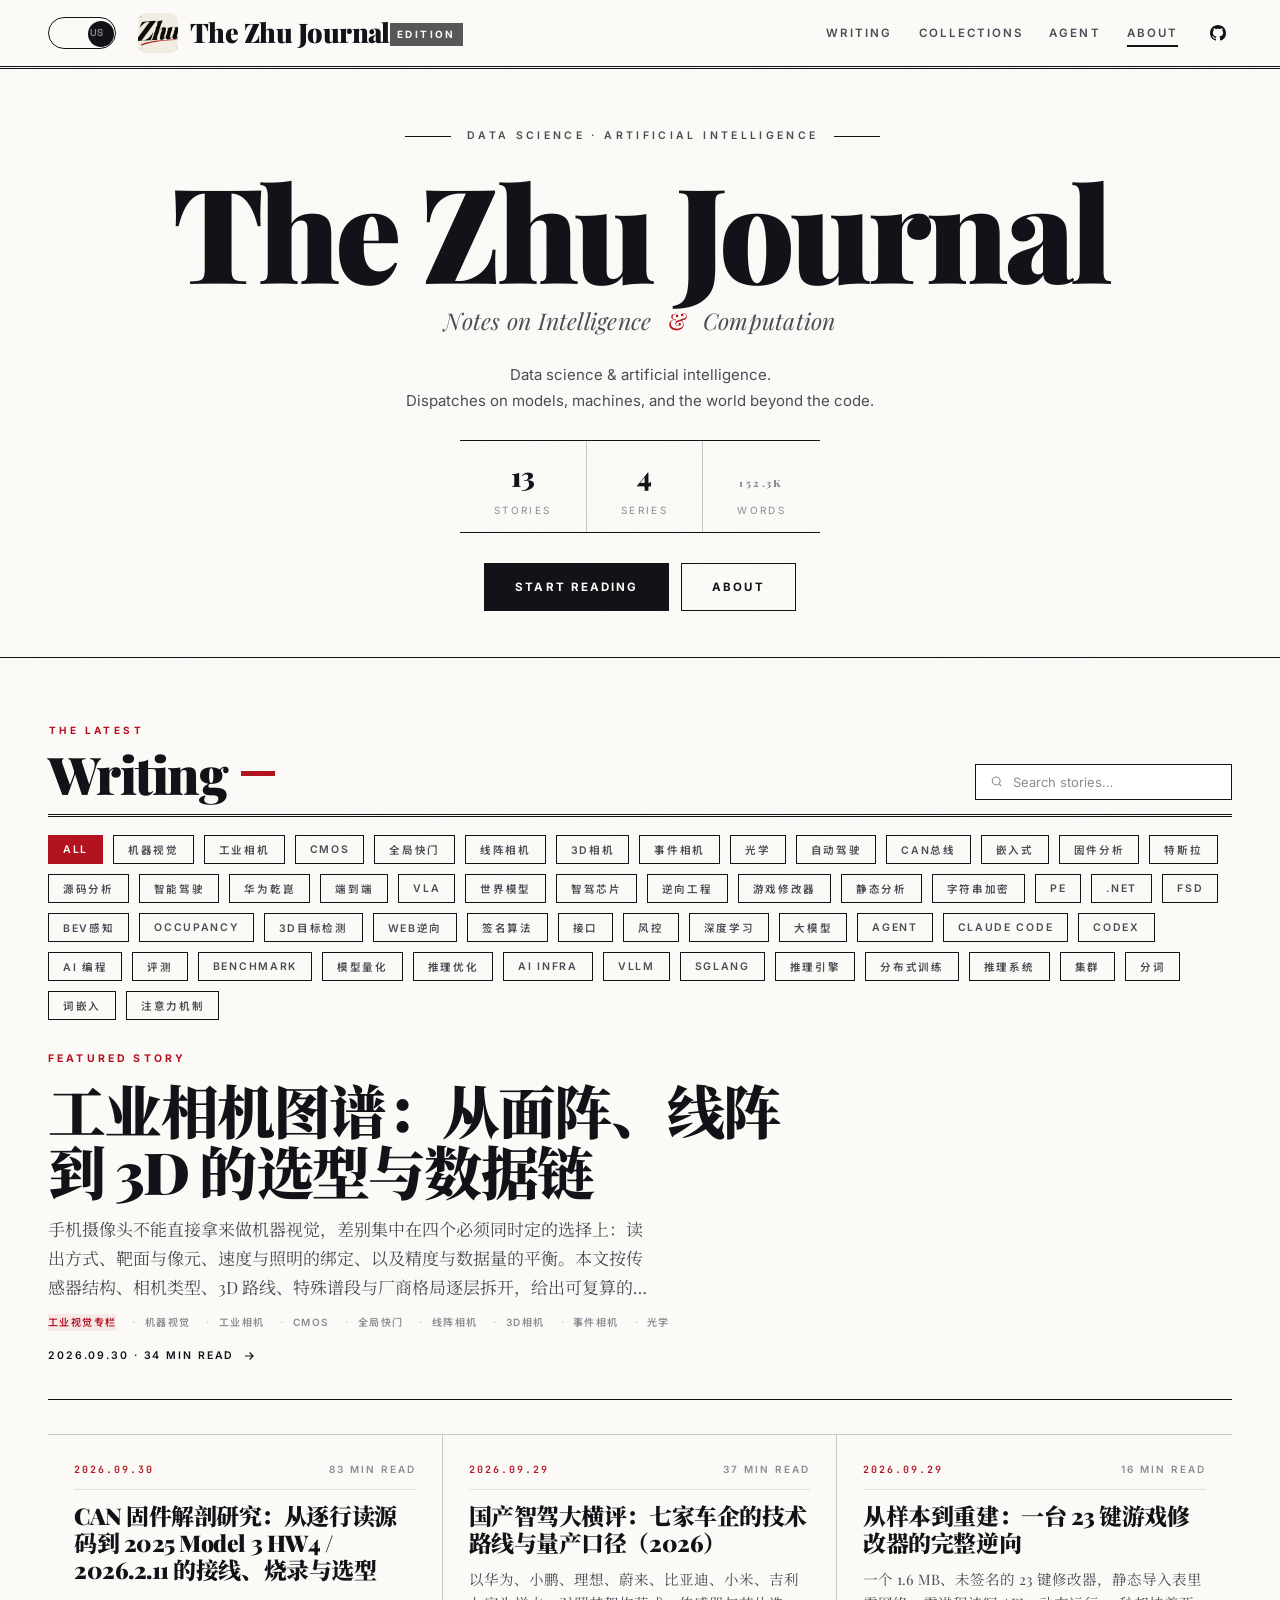
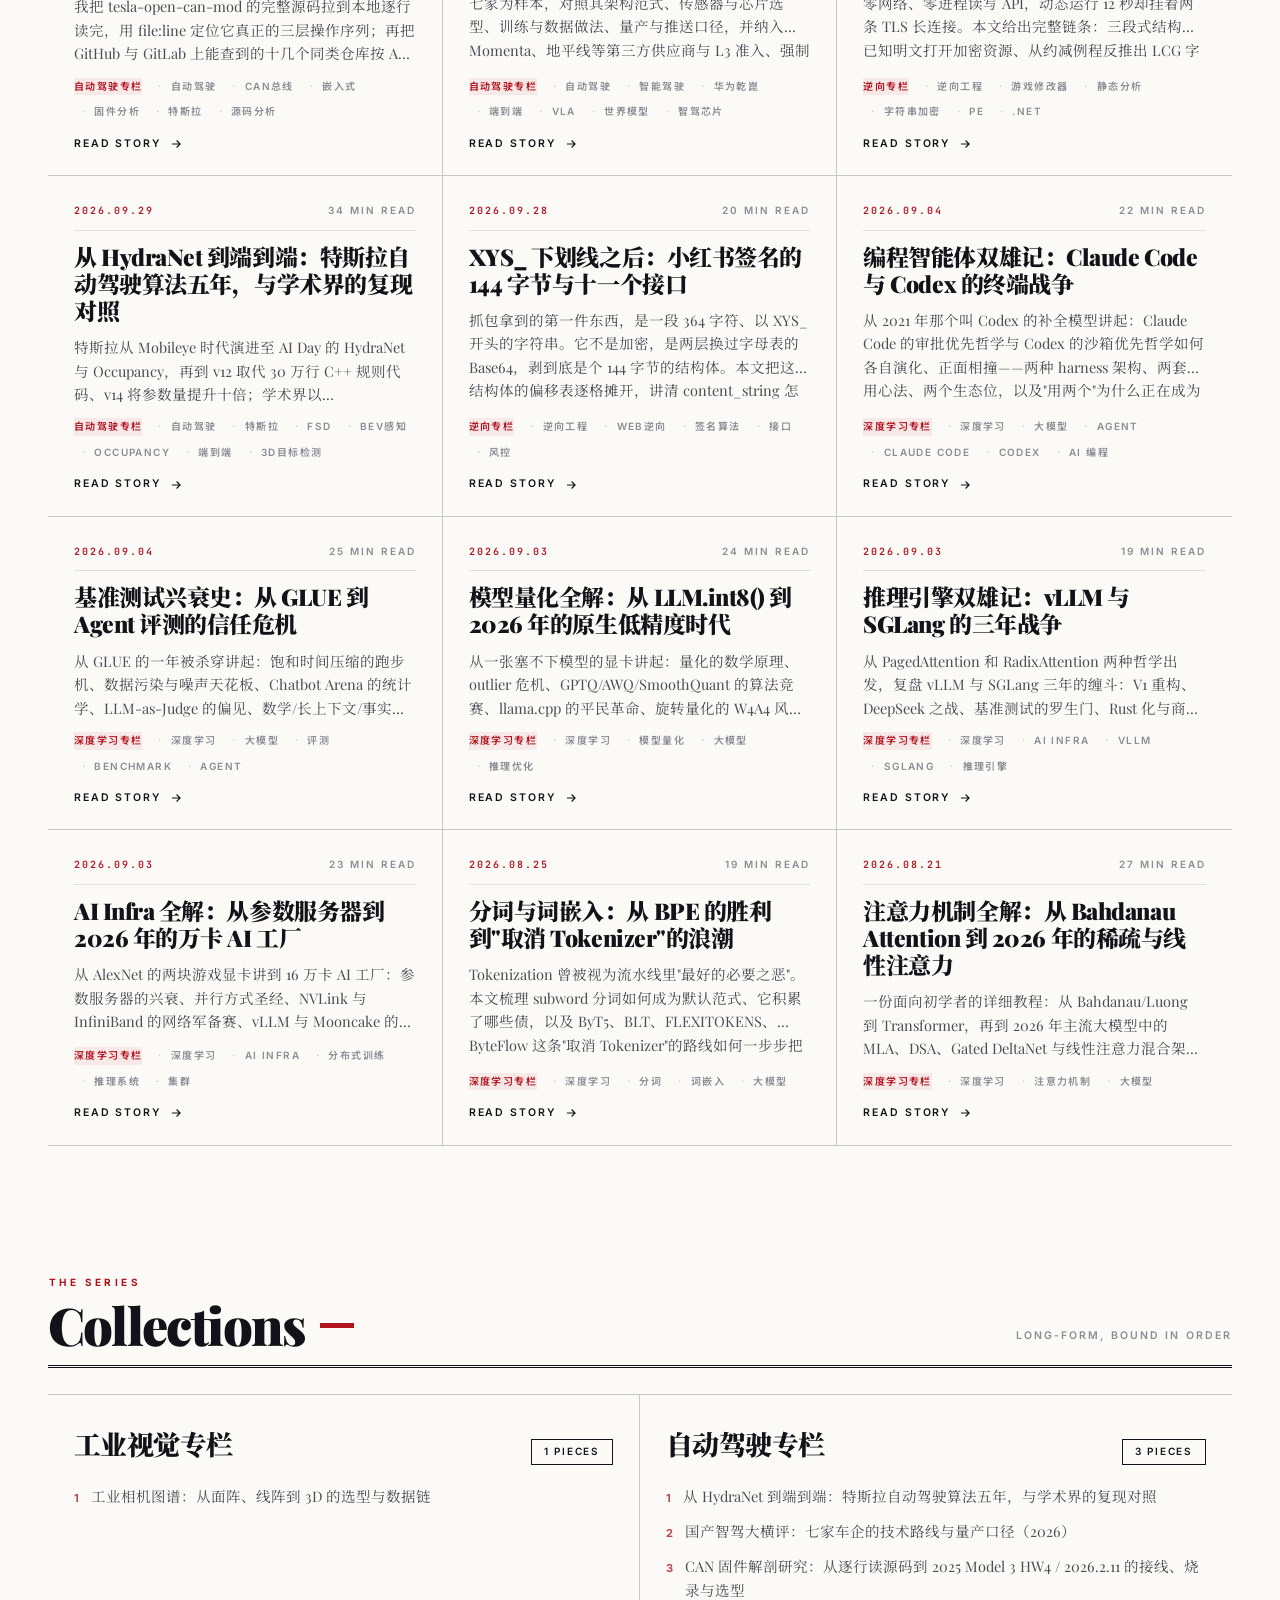
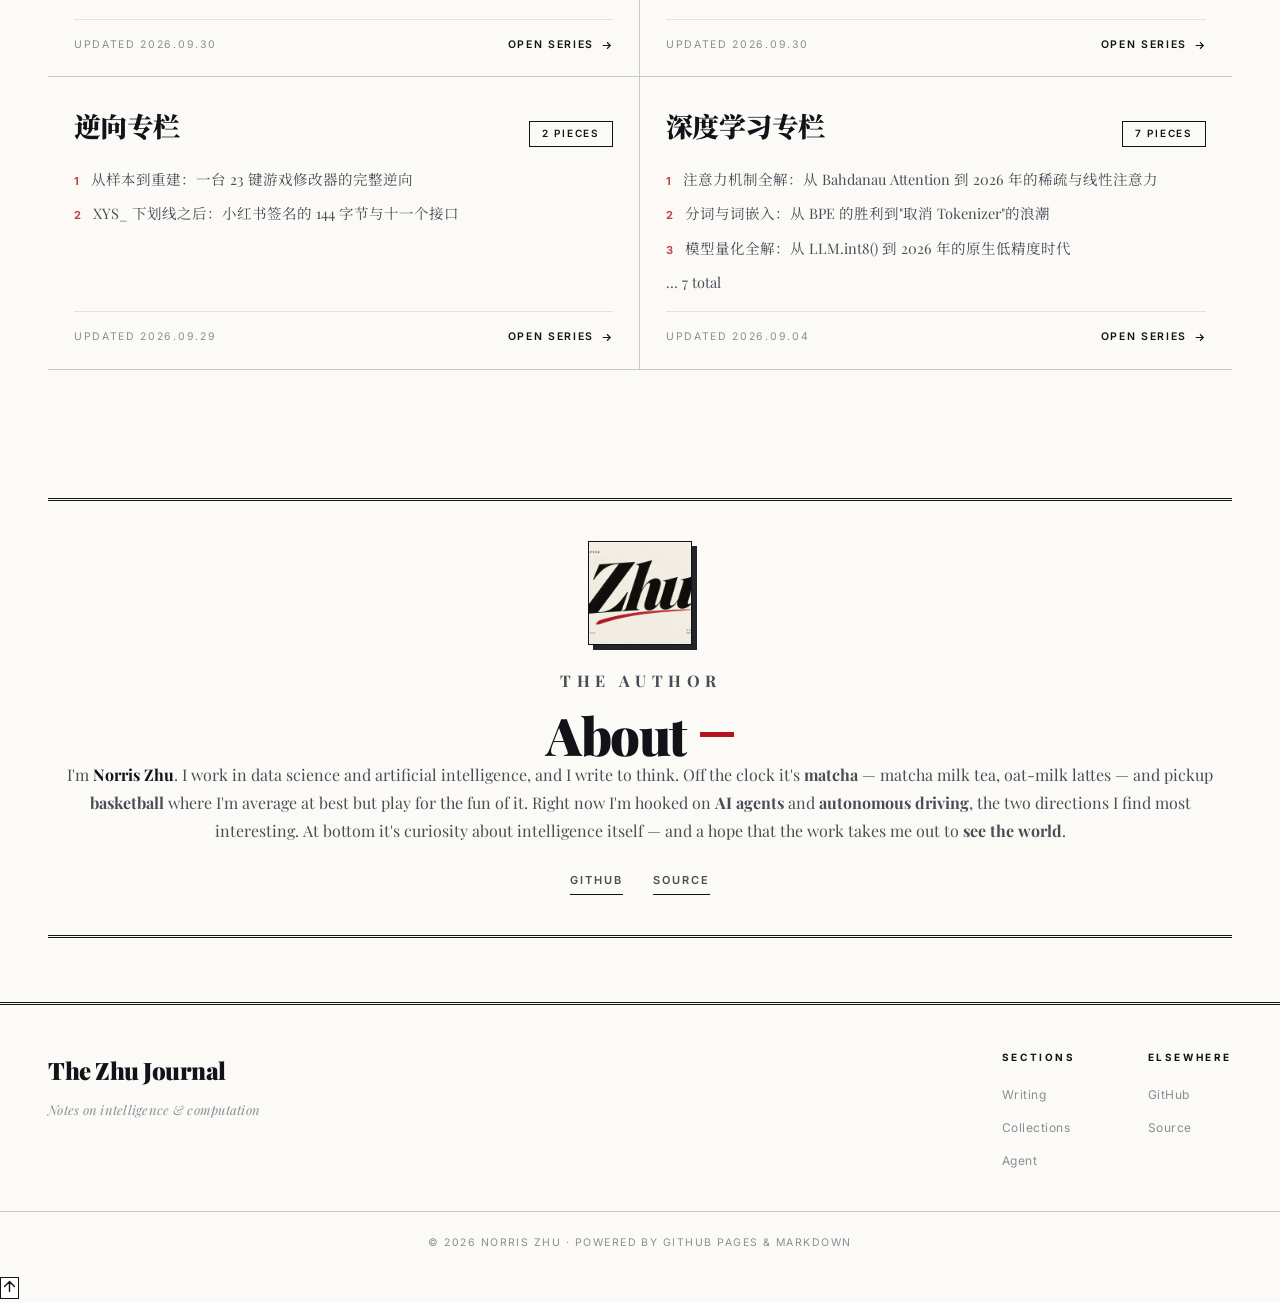
==== commit 25dfb951: "fix: 修复公式提取把价格当公式、吞掉表格链接的渲染 bug 线上文章页实测发现：文章里同一行出现 3 个 $ 时，extractMath 会把 两个无关的 $ 配成一对当行内公式，连同链接语法和表" ====
--- a/index.html
+++ b/index.html
@@ -190,6 +190,6 @@
     <svg viewBox="0 0 24 24" width="17" height="17" fill="none" stroke="currentColor" stroke-width="2" stroke-linecap="round" stroke-linejoin="round"><path d="M12 19V5m-7 7 7-7 7 7"/></svg>
   </button>
 
-  <script src="assets/app.js?v=11"></script>
+  <script src="assets/app.js?v=12"></script>
 </body>
 </html>
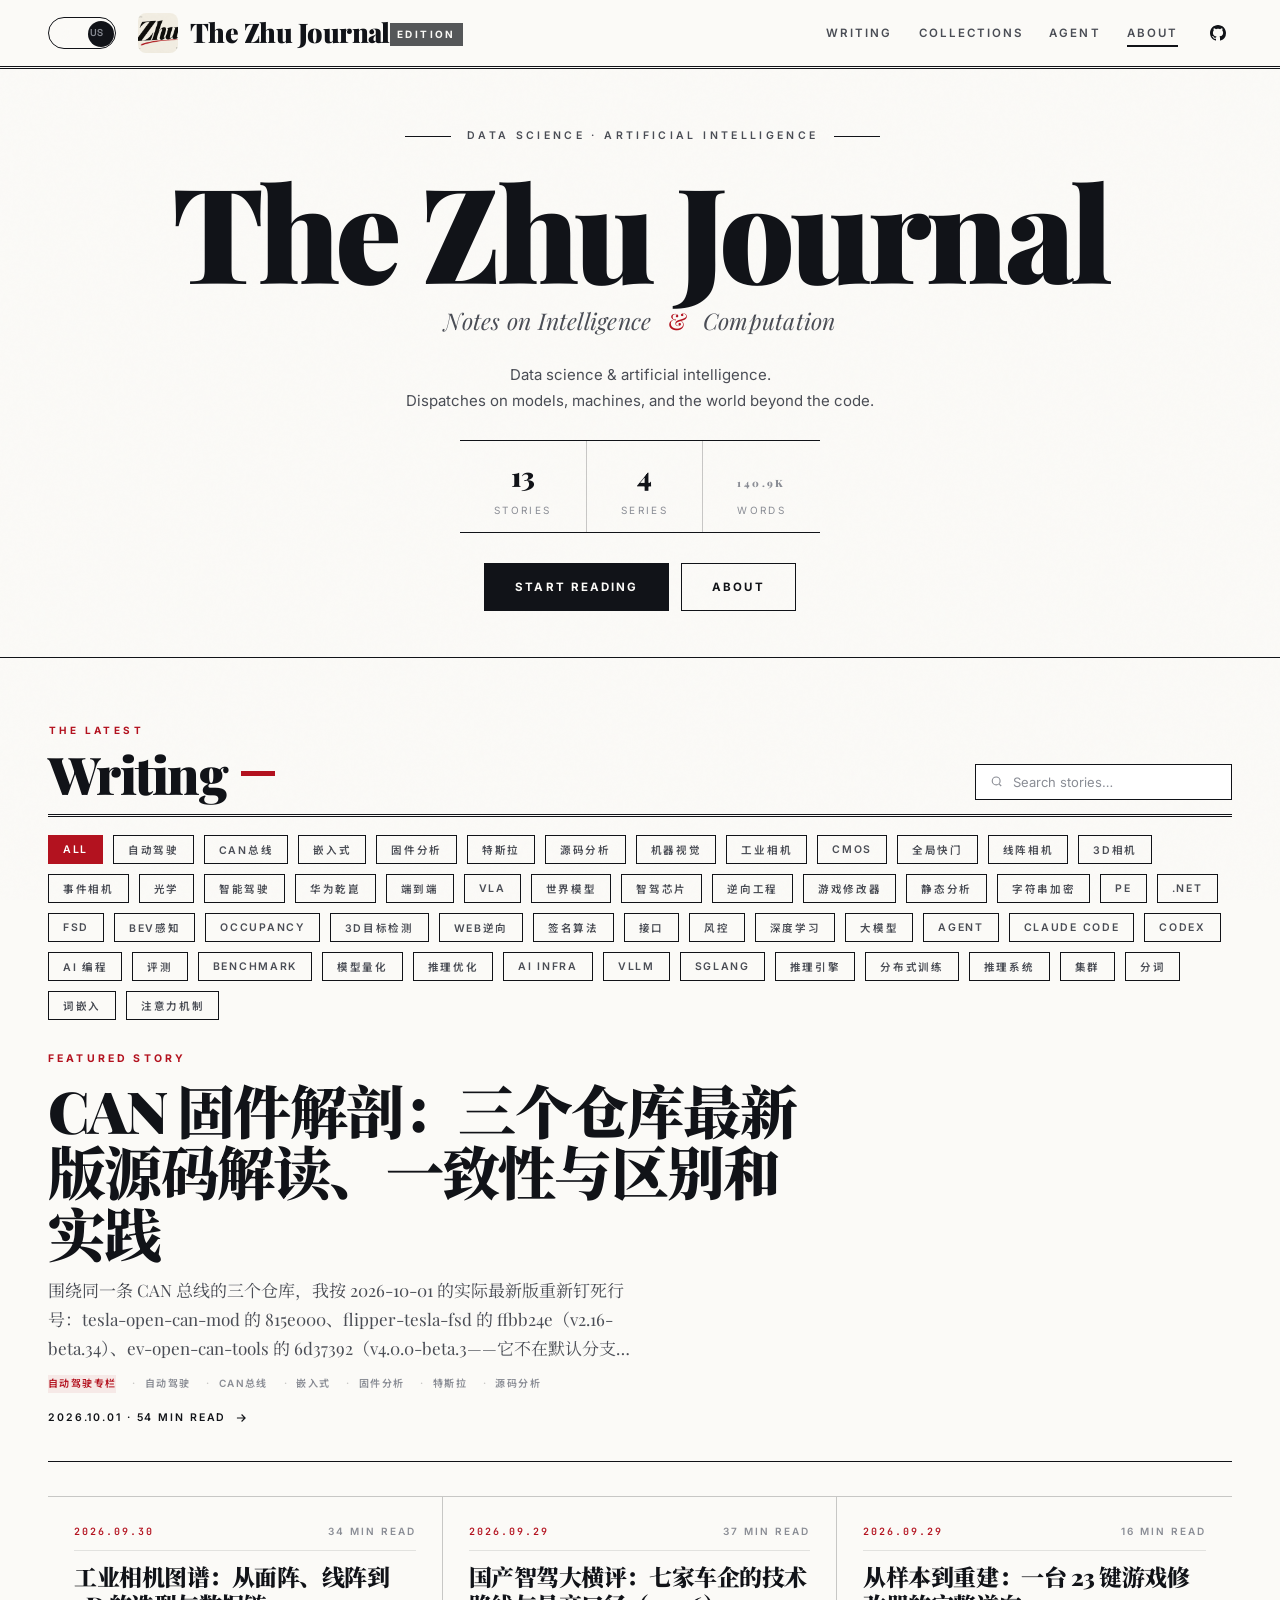
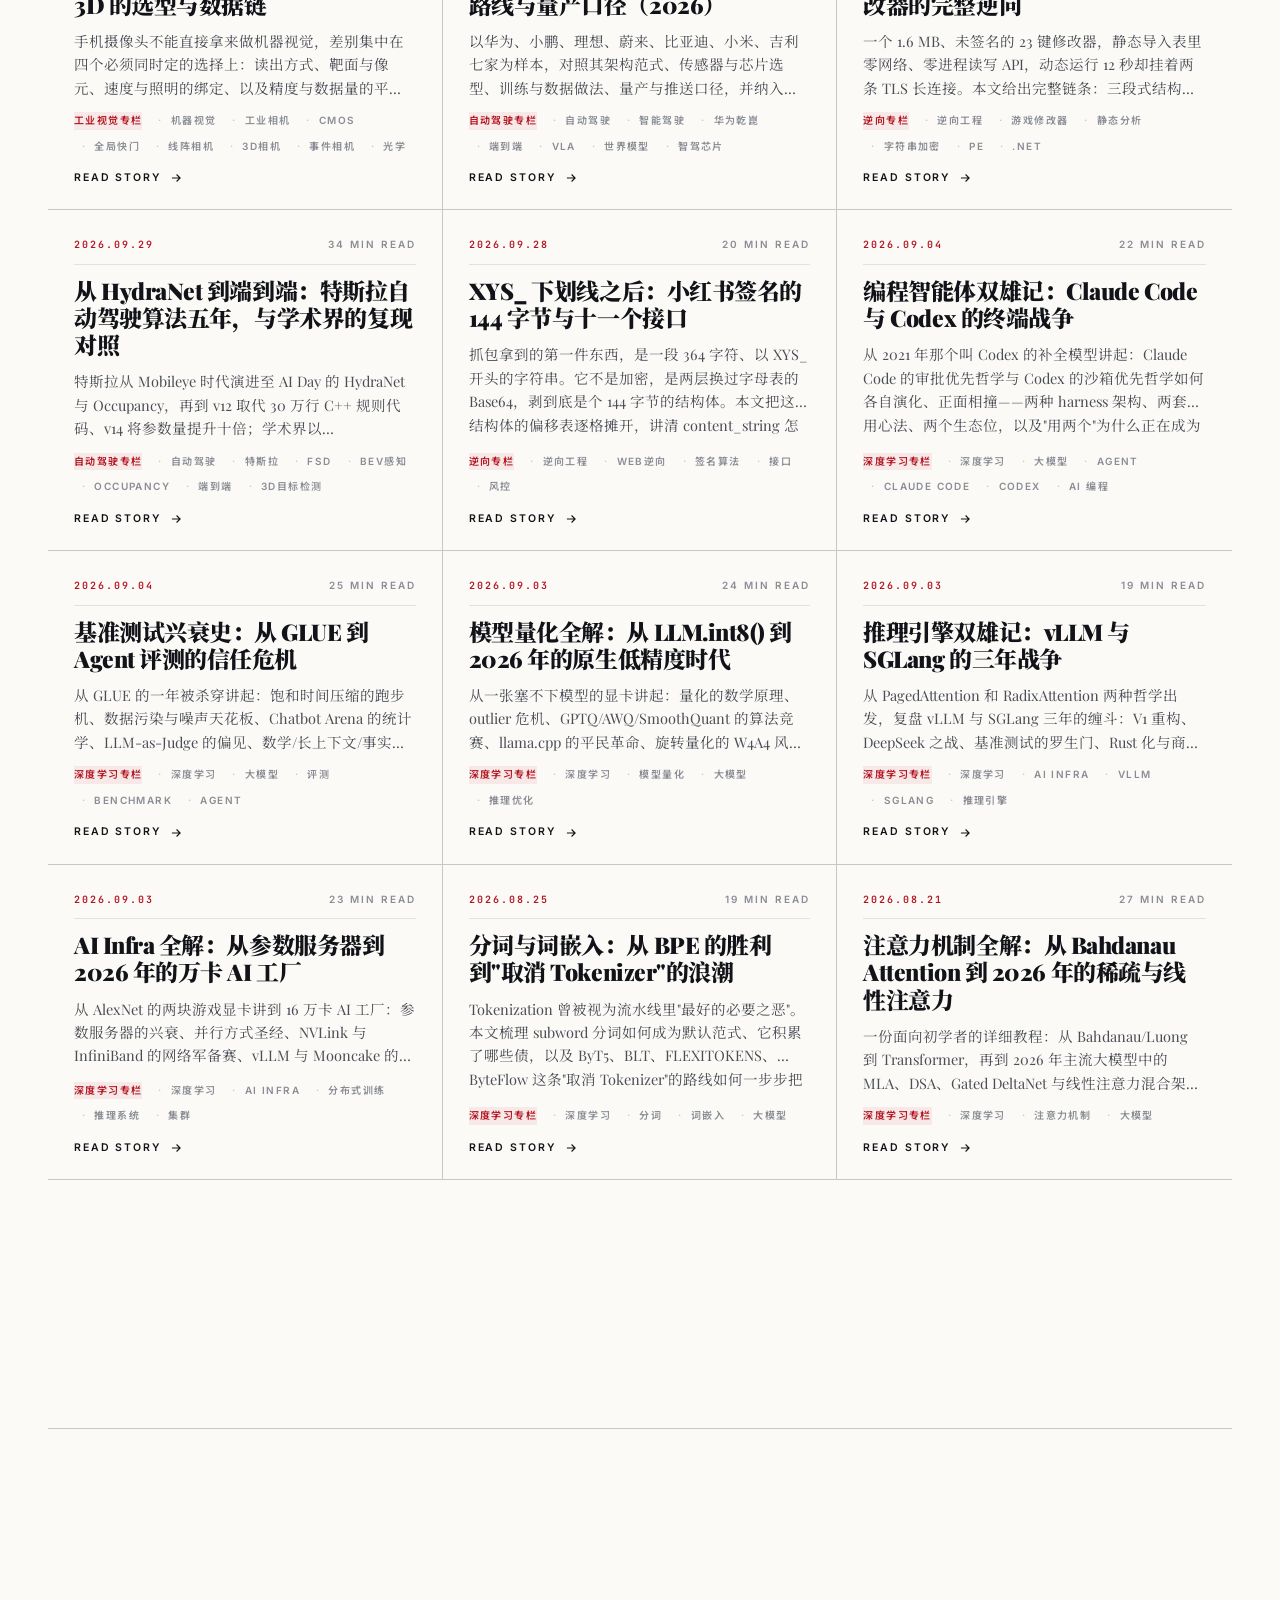
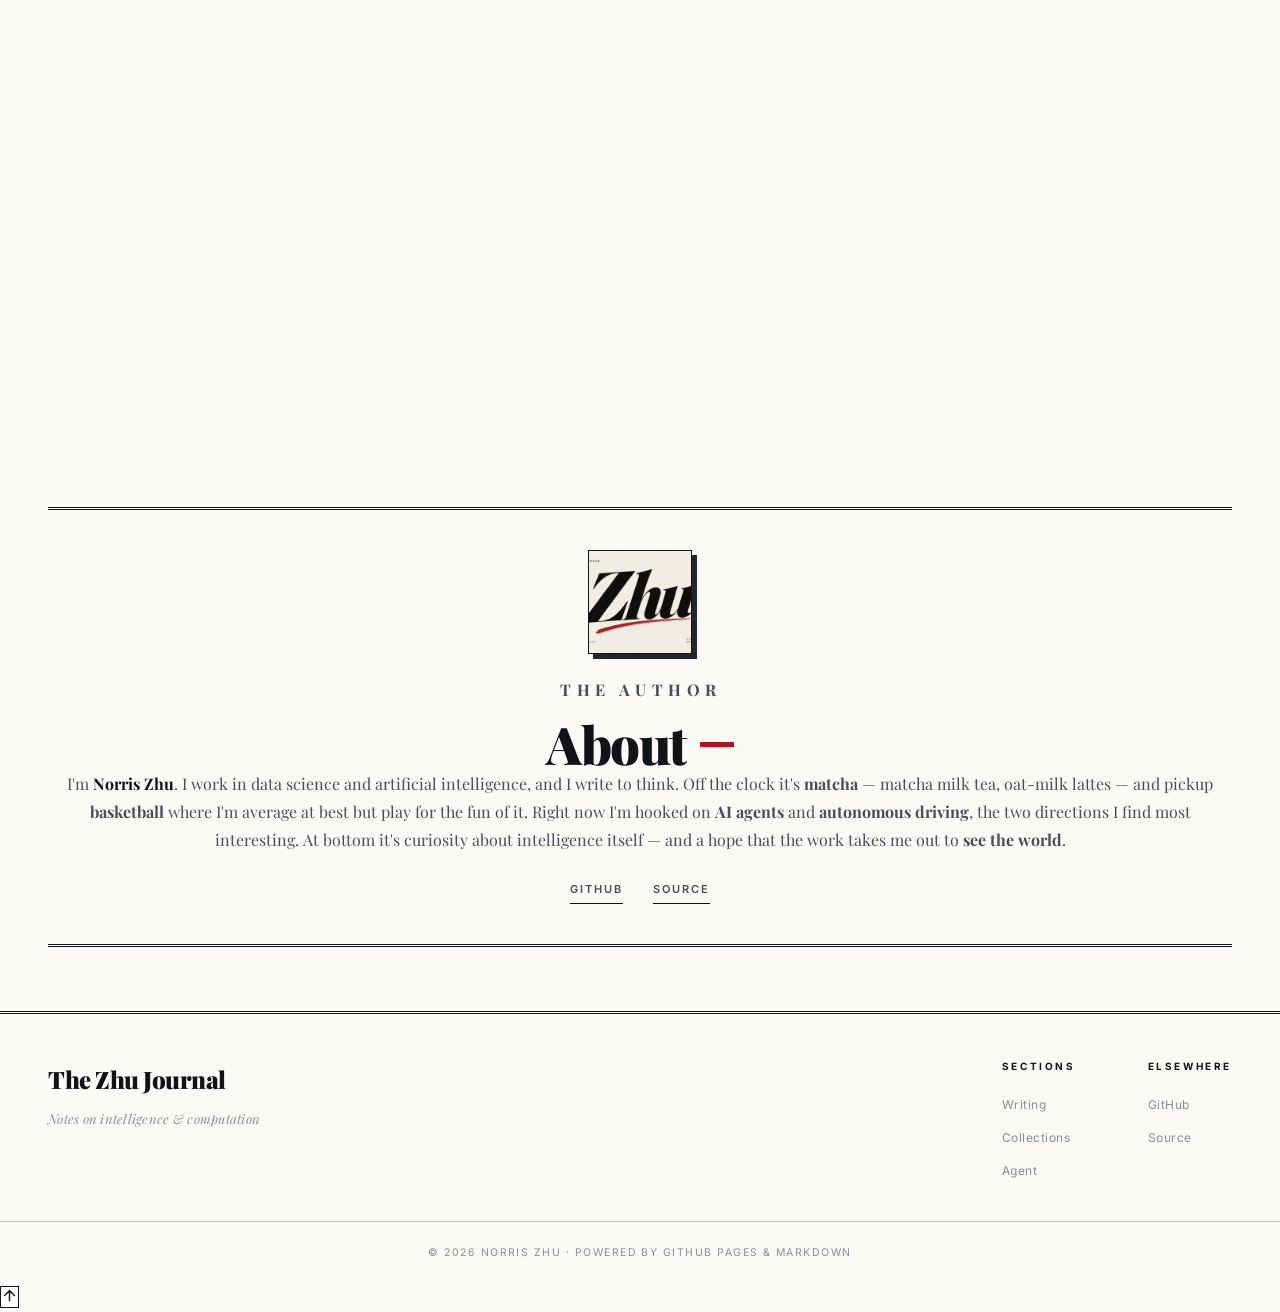
==== commit a696474f: "修复宽表格横向溢出：body overflow-x:hidden 把表格裁掉了 现象 - 多列表格（第 1.2 节判定函数对照等）宽过容器时直接冲出页面，   屏幕窄时尤其明显，表格右半部分看不到，也" ====
--- a/index.html
+++ b/index.html
@@ -9,7 +9,7 @@
   <link rel="preconnect" href="https://fonts.googleapis.com">
   <link rel="preconnect" href="https://fonts.gstatic.com" crossorigin>
   <link href="https://fonts.googleapis.com/css2?family=Noto+Serif+SC:wght@300;400;600;700;900&family=Noto+Sans+SC:wght@300;400;500;700&family=Playfair+Display:ital,wght@0,400;0,700;1,400&family=JetBrains+Mono:wght@400;500&family=Inter:wght@300;400;500;600;700;800&family=Space+Grotesk:wght@400;500;600;700&display=swap" rel="stylesheet">
-  <link rel="stylesheet" href="assets/style.css?v=10">
+  <link rel="stylesheet" href="assets/style.css?v=11">
   <script>(function(){var us=true;try{us=localStorage.getItem("guanlan_theme")!=="cn";}catch(e){}if(us){document.documentElement.setAttribute("data-theme","us");var f=document.querySelector('link[rel="icon"]');if(f)f.href="en_logo.png?v=7";}})();</script>
 </head>
 <body>
@@ -190,6 +190,6 @@
     <svg viewBox="0 0 24 24" width="17" height="17" fill="none" stroke="currentColor" stroke-width="2" stroke-linecap="round" stroke-linejoin="round"><path d="M12 19V5m-7 7 7-7 7 7"/></svg>
   </button>
 
-  <script src="assets/app.js?v=12"></script>
+  <script src="assets/app.js?v=13"></script>
 </body>
 </html>
--- a/assets/style.css
+++ b/assets/style.css
@@ -841,6 +841,25 @@
 .post-body th, .post-body td { padding: 12px 16px; border: 1px solid var(--line-soft); text-align: left; }
 .post-body th { background: rgba(var(--gold-rgb), 0.07); color: var(--gold-bright); font-weight: 500; }
 
+/* ---------- 宽表格横向滚动 ----------
+   body 是 overflow-x: hidden，表格一旦宽过容器就会被裁掉、且没有任何滚动条，
+   内容等于丢失（多列表格必然发生）。由 app.js 的 wrapTables() 给每个表格
+   包一层 .table-scroll 承接横向滚动；表格仍按 width:100% 布局，
+   内容的 min-content 宽度超出容器时由容器滚动而非溢出。 */
+.post-body .table-scroll {
+  overflow-x: auto;
+  overflow-y: hidden;
+  max-width: 100%;
+  margin: 1.8em 0;
+  -webkit-overflow-scrolling: touch;
+}
+.post-body .table-scroll > table { margin: 0; }
+/* 窄屏收紧单元格内边距与字号，缩短需要横滚的距离 */
+@media (max-width: 760px) {
+  .post-body th, .post-body td { padding: 9px 10px; font-size: 13px; }
+  .post-body table { font-size: 13px; }
+}
+
 /* ---------- 数学公式 ---------- */
 .math-block { overflow-x: auto; overflow-y: hidden; }
 .math-block .katex-display { margin: 1.6em 0; }
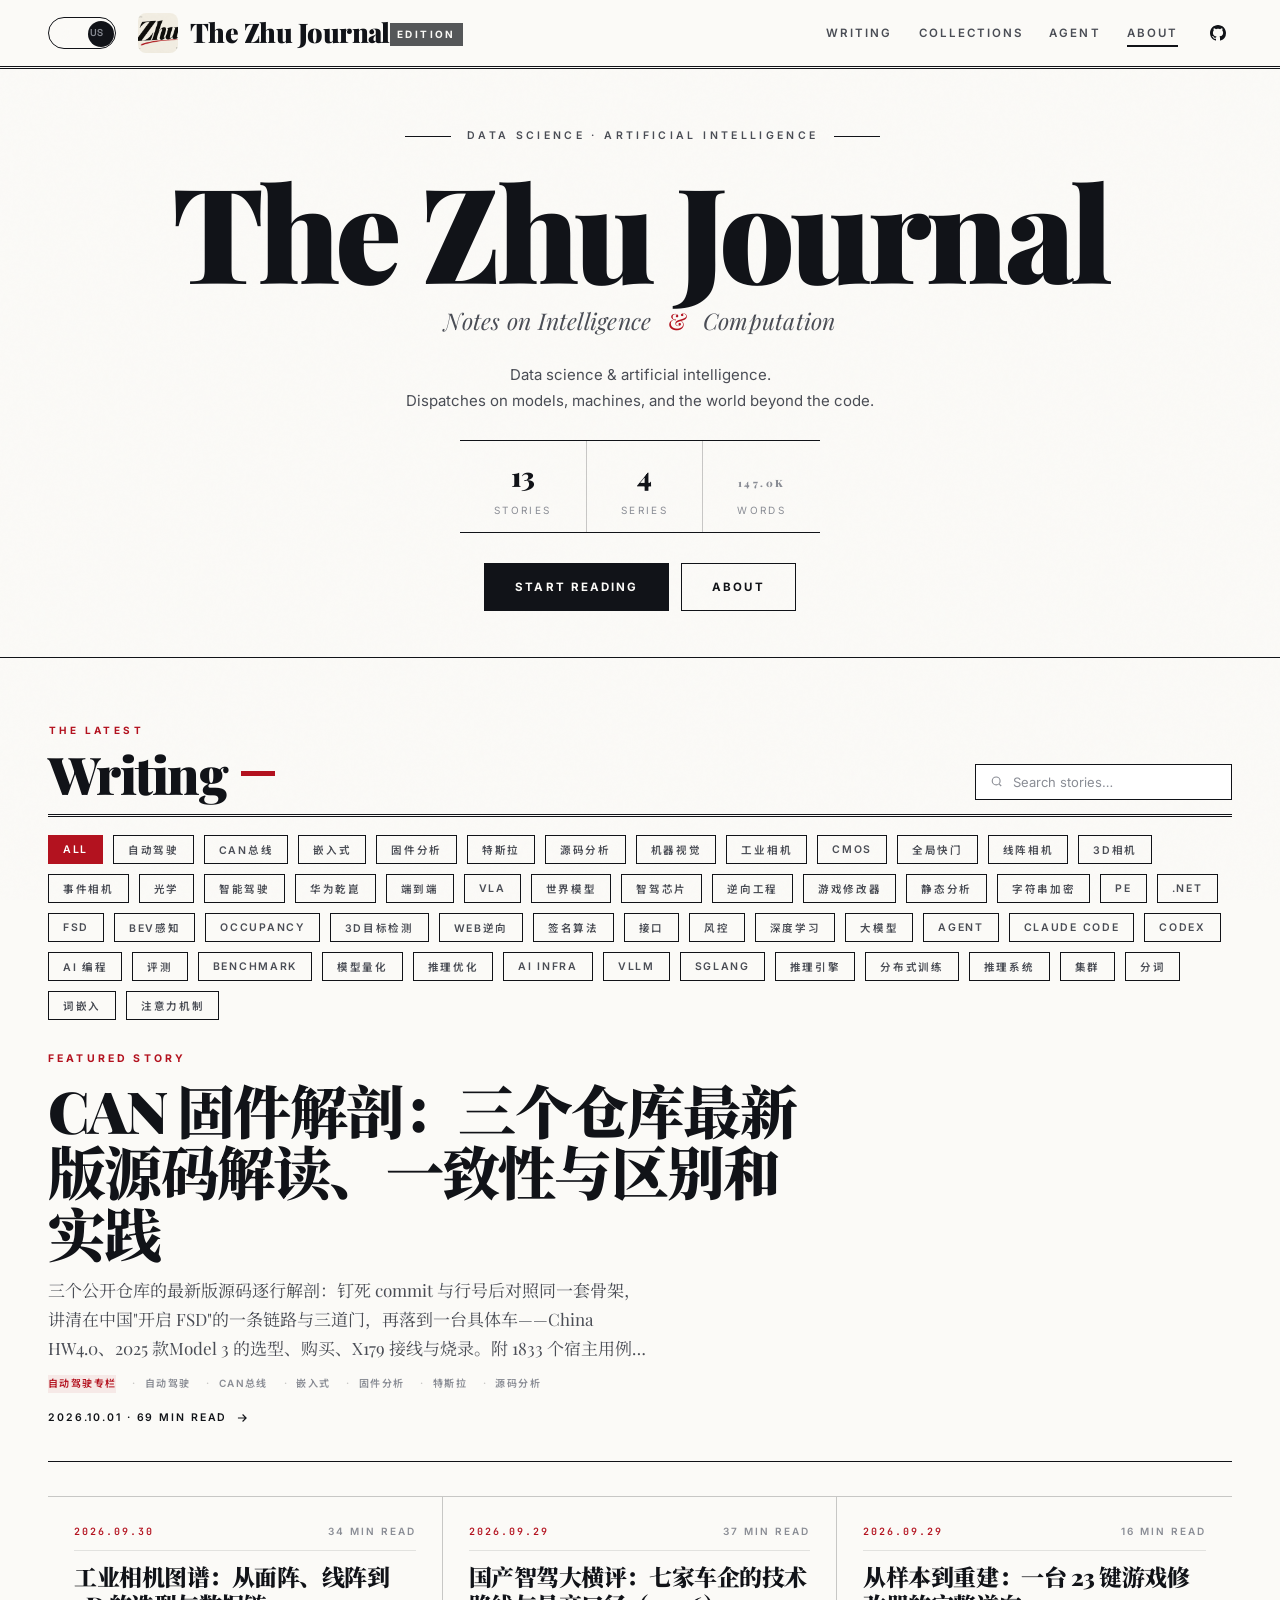
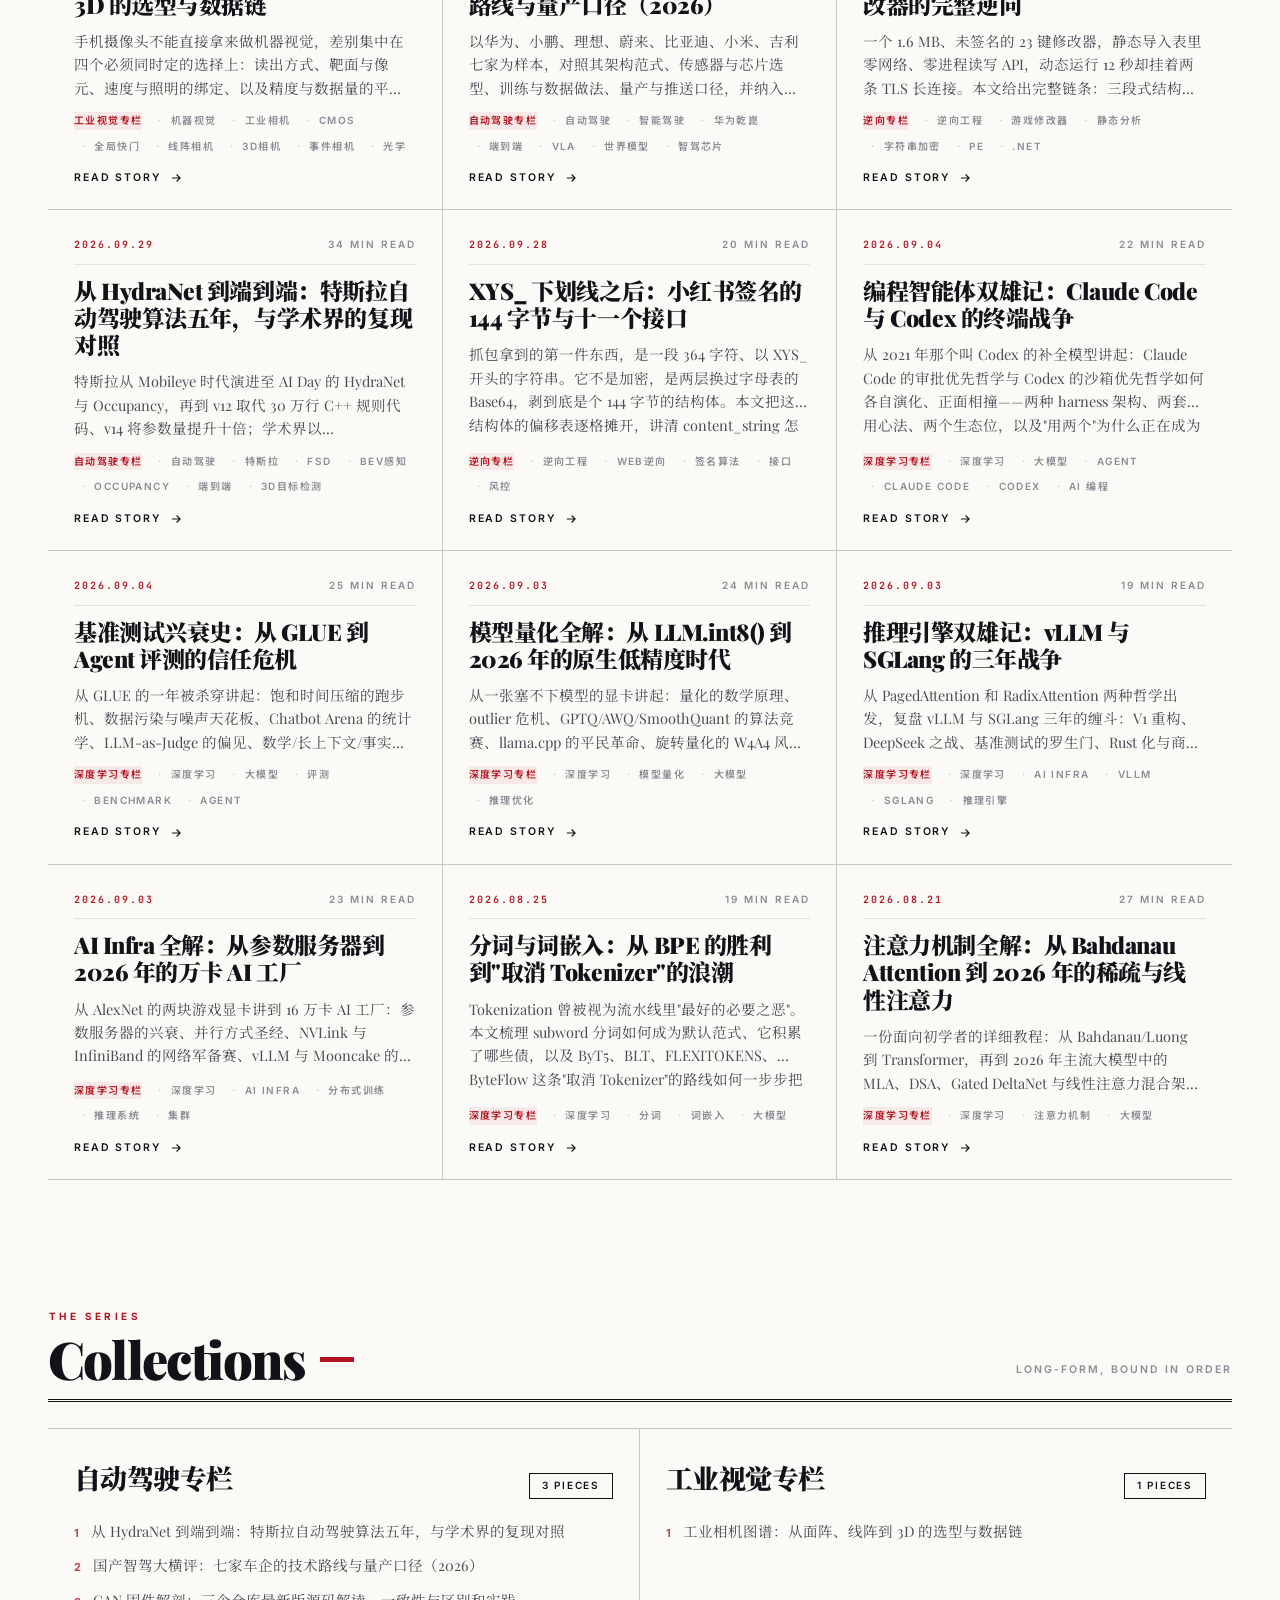
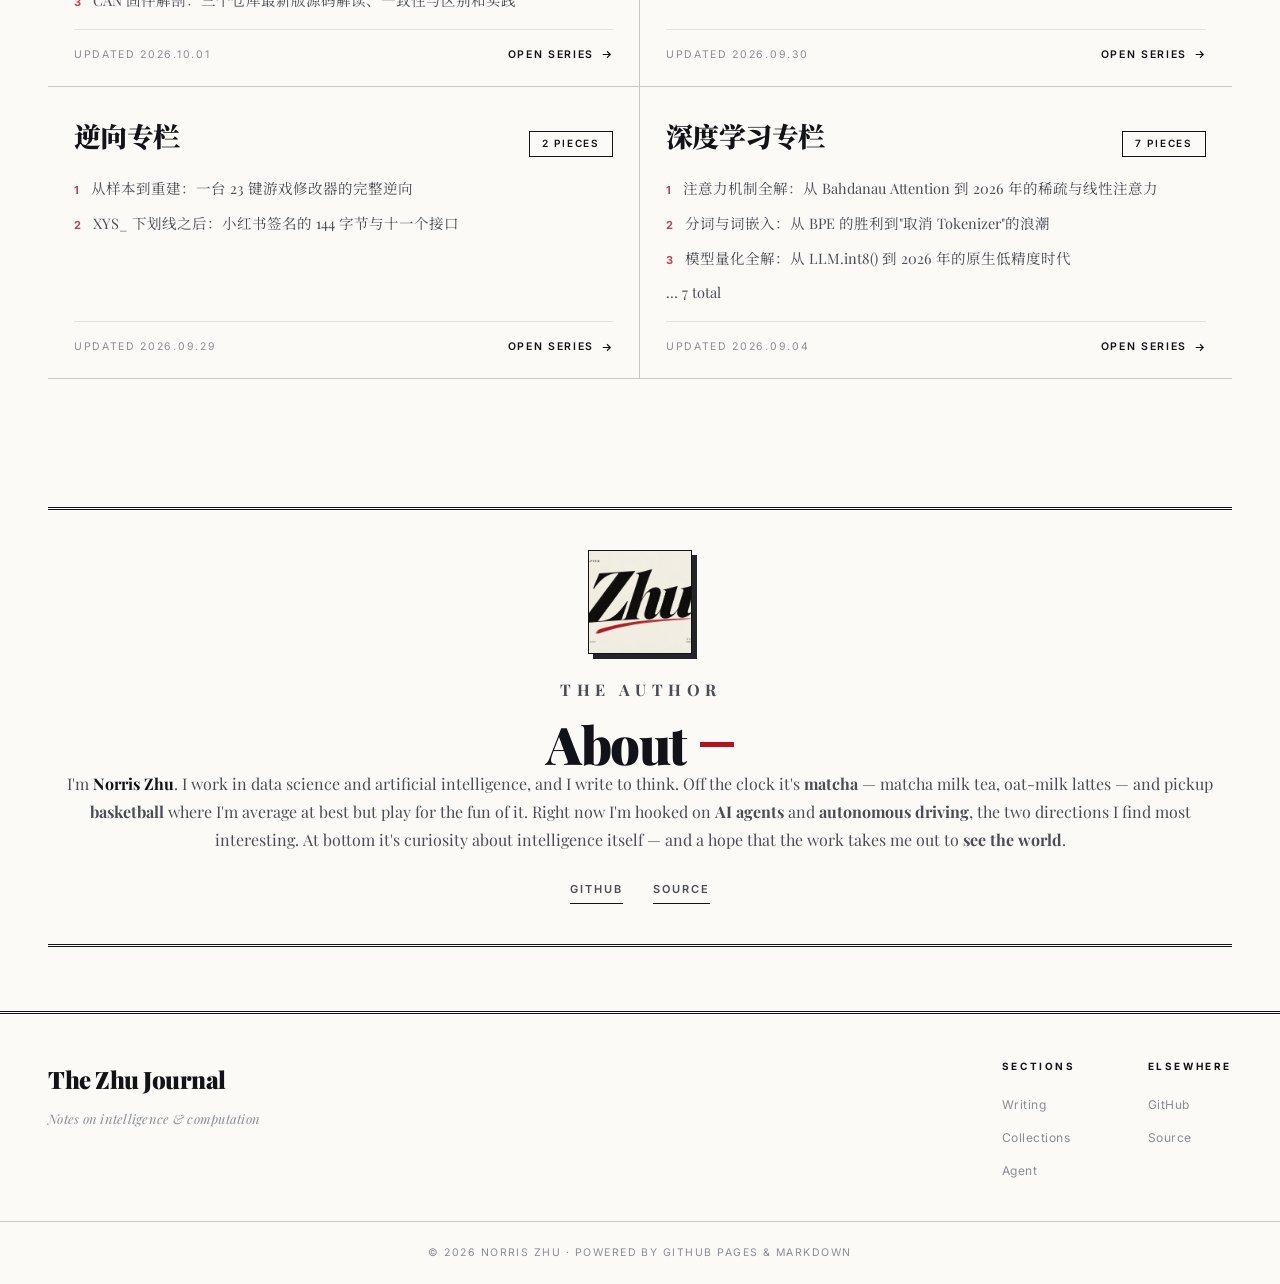
==== commit a120001b: "补齐返回顶部按钮的基础样式并修复错误页转义 bug：.back-top 此前只有 US 主题覆盖、无基础规则，按钮裸奔在文档流中且 .show 无视觉作用；现补 position:fixed、opac" ====
--- a/index.html
+++ b/index.html
@@ -9,7 +9,7 @@
   <link rel="preconnect" href="https://fonts.googleapis.com">
   <link rel="preconnect" href="https://fonts.gstatic.com" crossorigin>
   <link href="https://fonts.googleapis.com/css2?family=Noto+Serif+SC:wght@300;400;600;700;900&family=Noto+Sans+SC:wght@300;400;500;700&family=Playfair+Display:ital,wght@0,400;0,700;1,400&family=JetBrains+Mono:wght@400;500&family=Inter:wght@300;400;500;600;700;800&family=Space+Grotesk:wght@400;500;600;700&display=swap" rel="stylesheet">
-  <link rel="stylesheet" href="assets/style.css?v=11">
+  <link rel="stylesheet" href="assets/style.css?v=12">
   <script>(function(){var us=true;try{us=localStorage.getItem("guanlan_theme")!=="cn";}catch(e){}if(us){document.documentElement.setAttribute("data-theme","us");var f=document.querySelector('link[rel="icon"]');if(f)f.href="en_logo.png?v=7";}})();</script>
 </head>
 <body>
@@ -190,6 +190,6 @@
     <svg viewBox="0 0 24 24" width="17" height="17" fill="none" stroke="currentColor" stroke-width="2" stroke-linecap="round" stroke-linejoin="round"><path d="M12 19V5m-7 7 7-7 7 7"/></svg>
   </button>
 
-  <script src="assets/app.js?v=13"></script>
+  <script src="assets/app.js?v=14"></script>
 </body>
 </html>
--- a/assets/style.css
+++ b/assets/style.css
@@ -694,6 +694,42 @@
   background: linear-gradient(90deg, var(--gold-deep), var(--gold), var(--gold-bright));
   z-index: 200; transition: width 0.1s linear;
   box-shadow: 0 0 12px rgba(var(--gold-rgb), 0.6);
+}
+
+/* 返回顶部悬浮按钮：默认隐藏（opacity/translate），滚动后由 JS 加 .show 淡入 */
+.back-top {
+  position: fixed;
+  right: 26px; bottom: 30px;
+  width: 46px; height: 46px;
+  display: flex; align-items: center; justify-content: center;
+  background: var(--bg-soft);
+  border: 1px solid var(--line);
+  border-radius: 50%;
+  color: var(--gold);
+  cursor: pointer;
+  z-index: 200;
+  opacity: 0;
+  visibility: hidden;
+  transform: translateY(10px);
+  transition: opacity 0.25s var(--ease), transform 0.25s var(--ease),
+              background 0.2s, color 0.2s, border-color 0.2s;
+  box-shadow: 0 8px 24px rgba(0, 0, 0, 0.35);
+}
+.back-top.show {
+  opacity: 1;
+  visibility: visible;
+  transform: translateY(0);
+}
+.back-top:hover {
+  background: var(--gold);
+  border-color: var(--gold);
+  color: var(--bg);
+}
+.back-top:focus-visible {
+  outline: 2px solid var(--gold); outline-offset: 3px;
+}
+@media (max-width: 720px) {
+  .back-top { right: 16px; bottom: 20px; width: 42px; height: 42px; }
 }
 
 .post-main {
